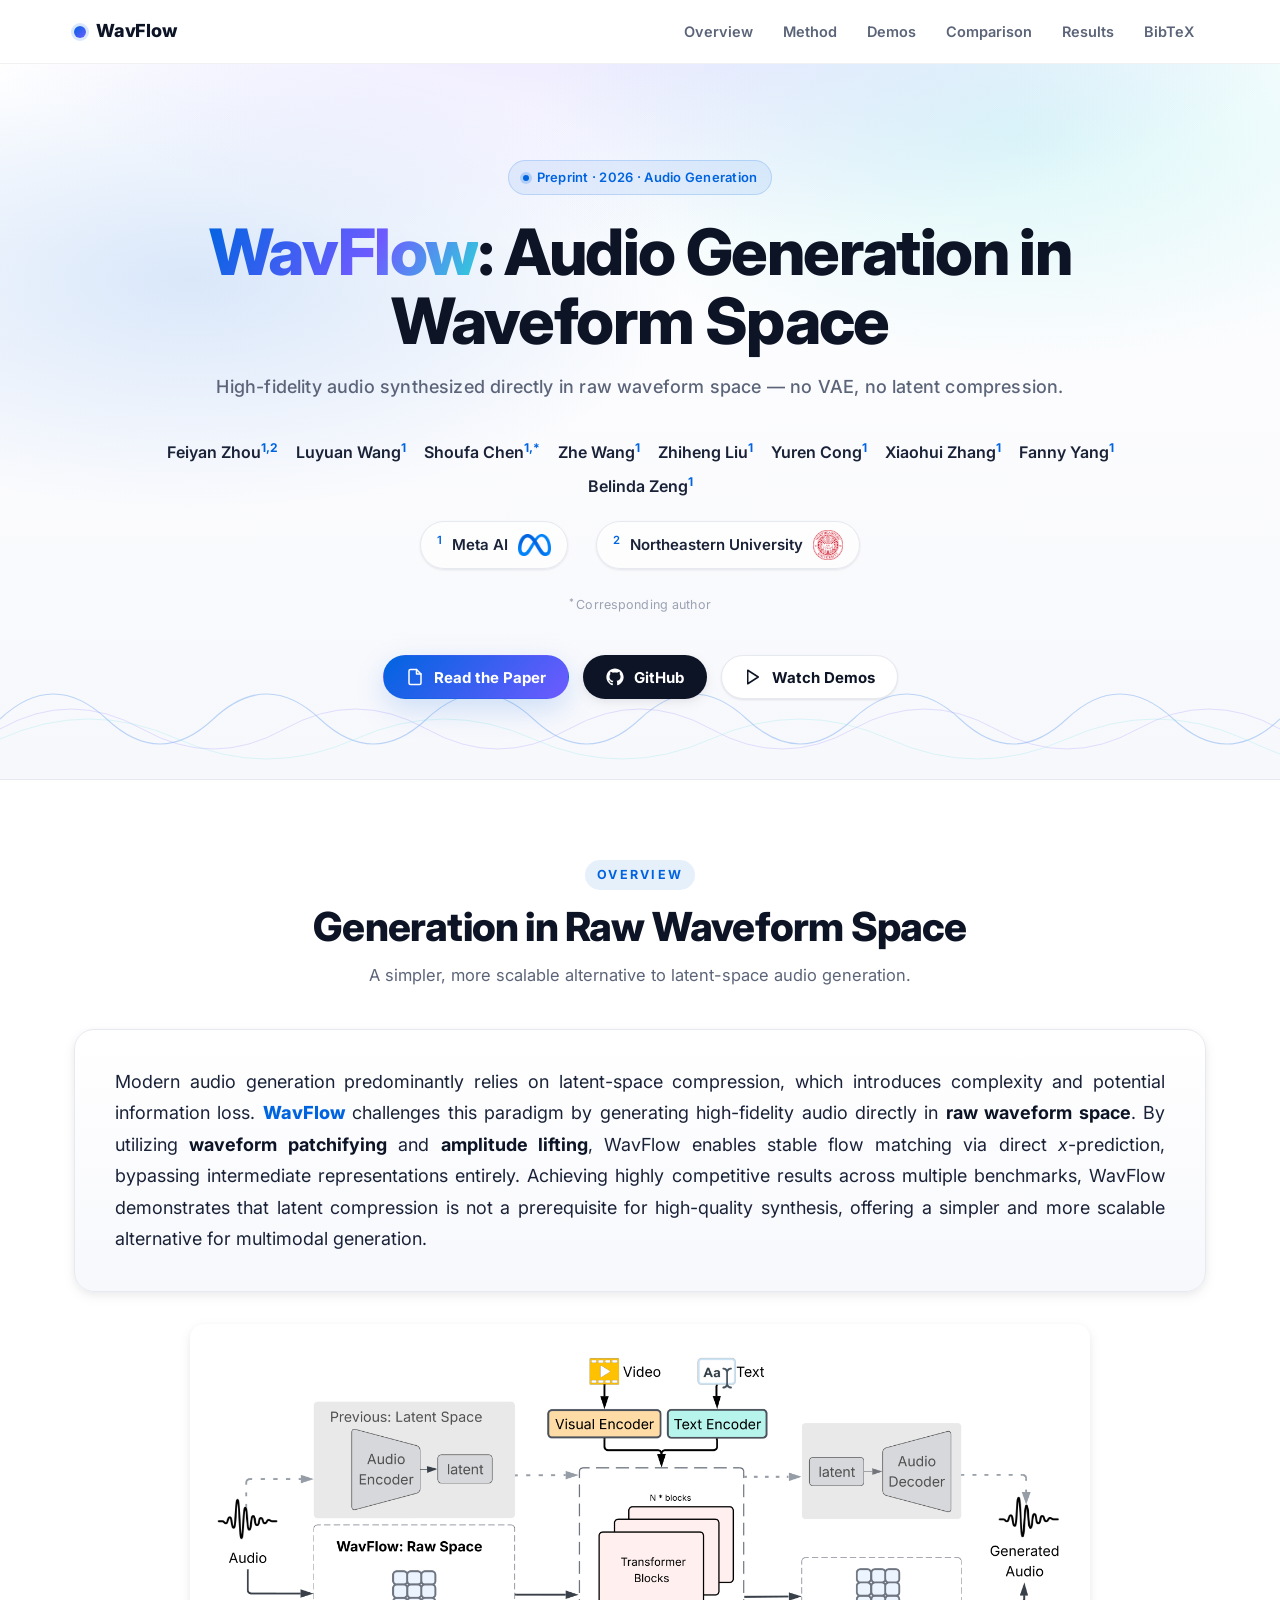
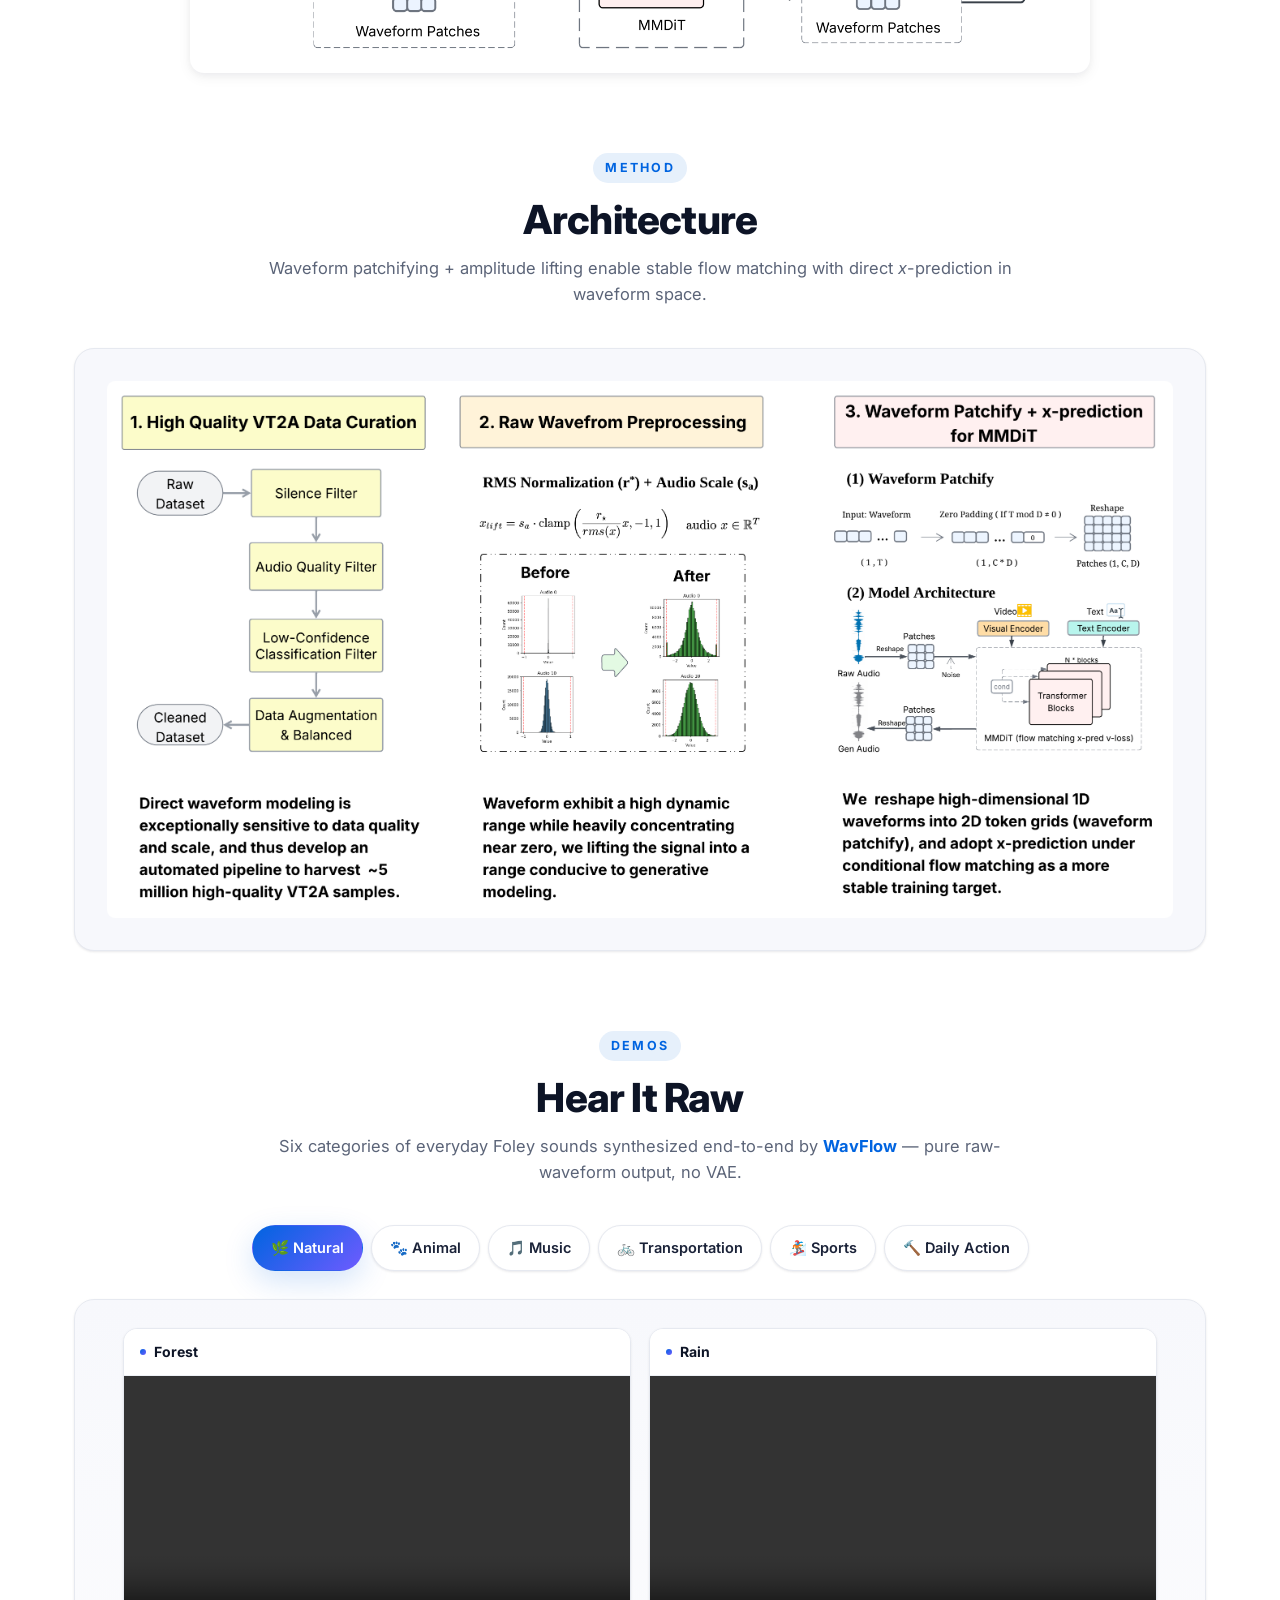
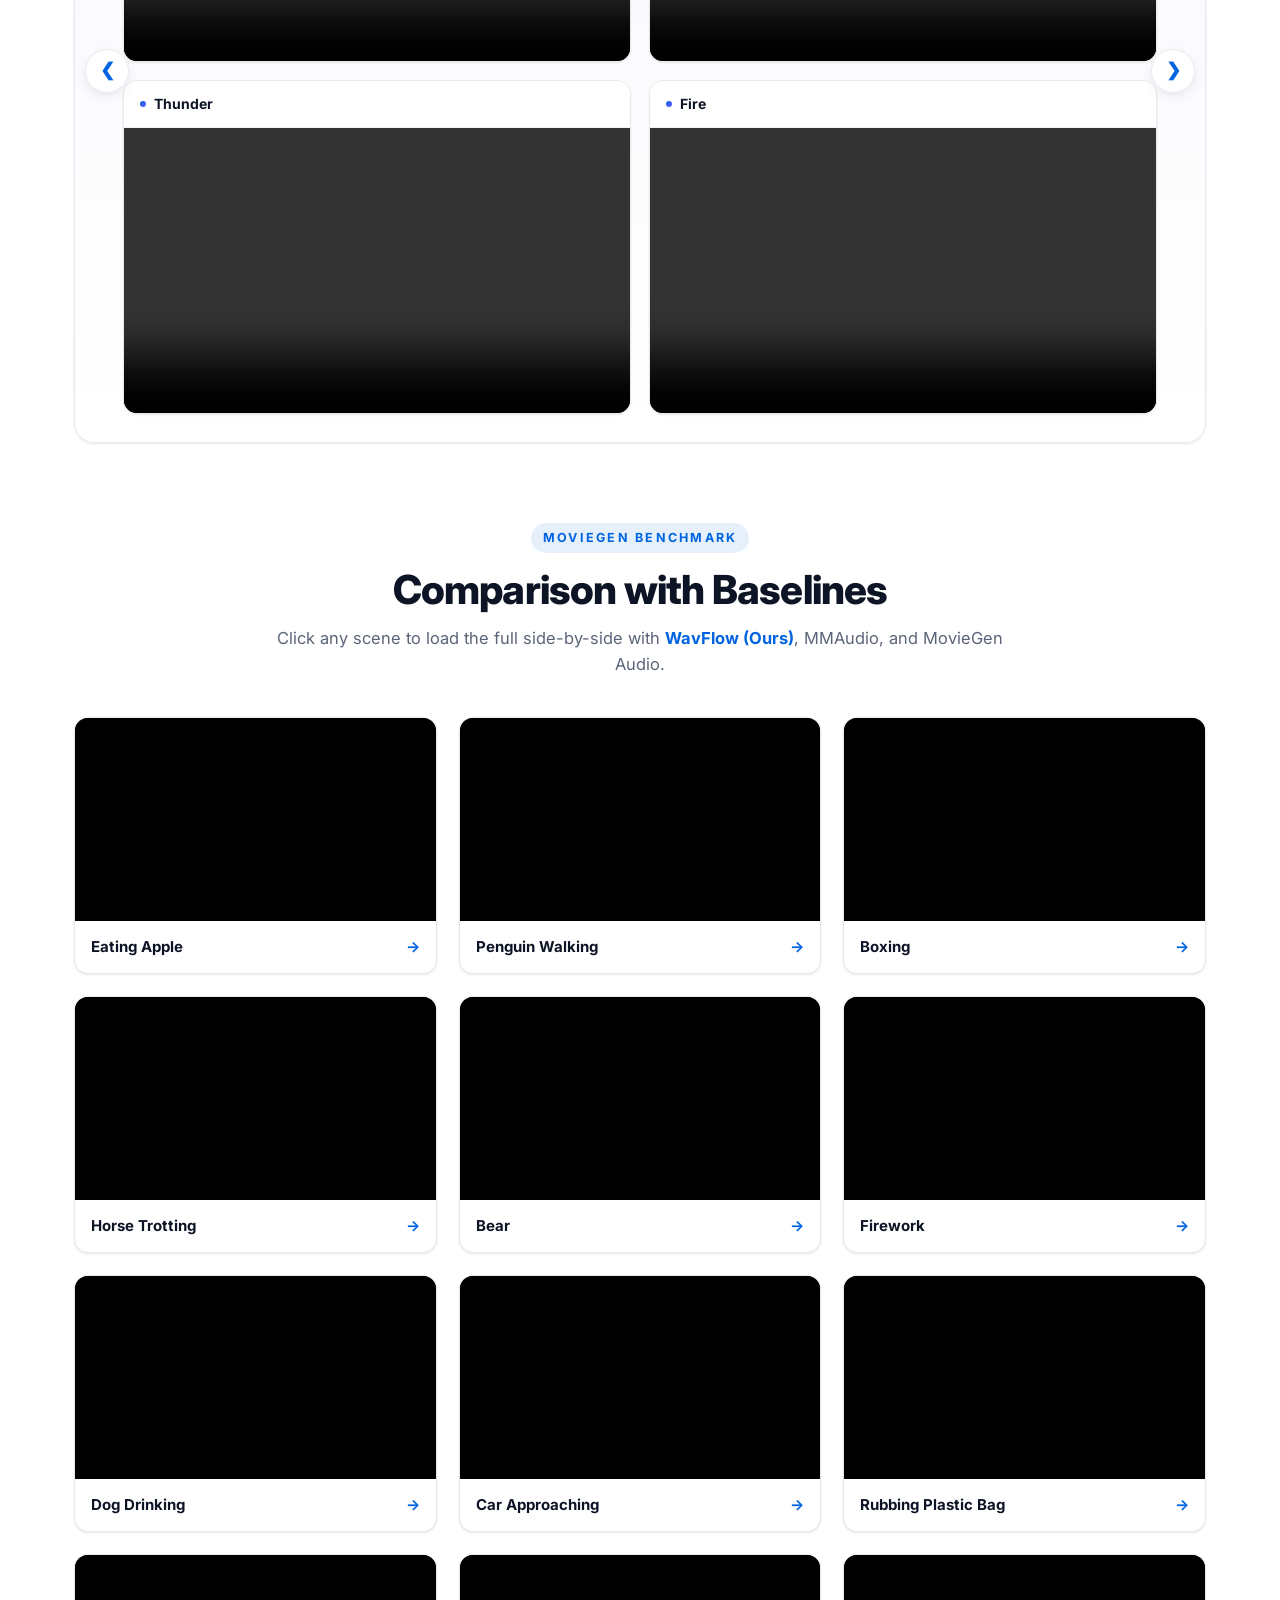
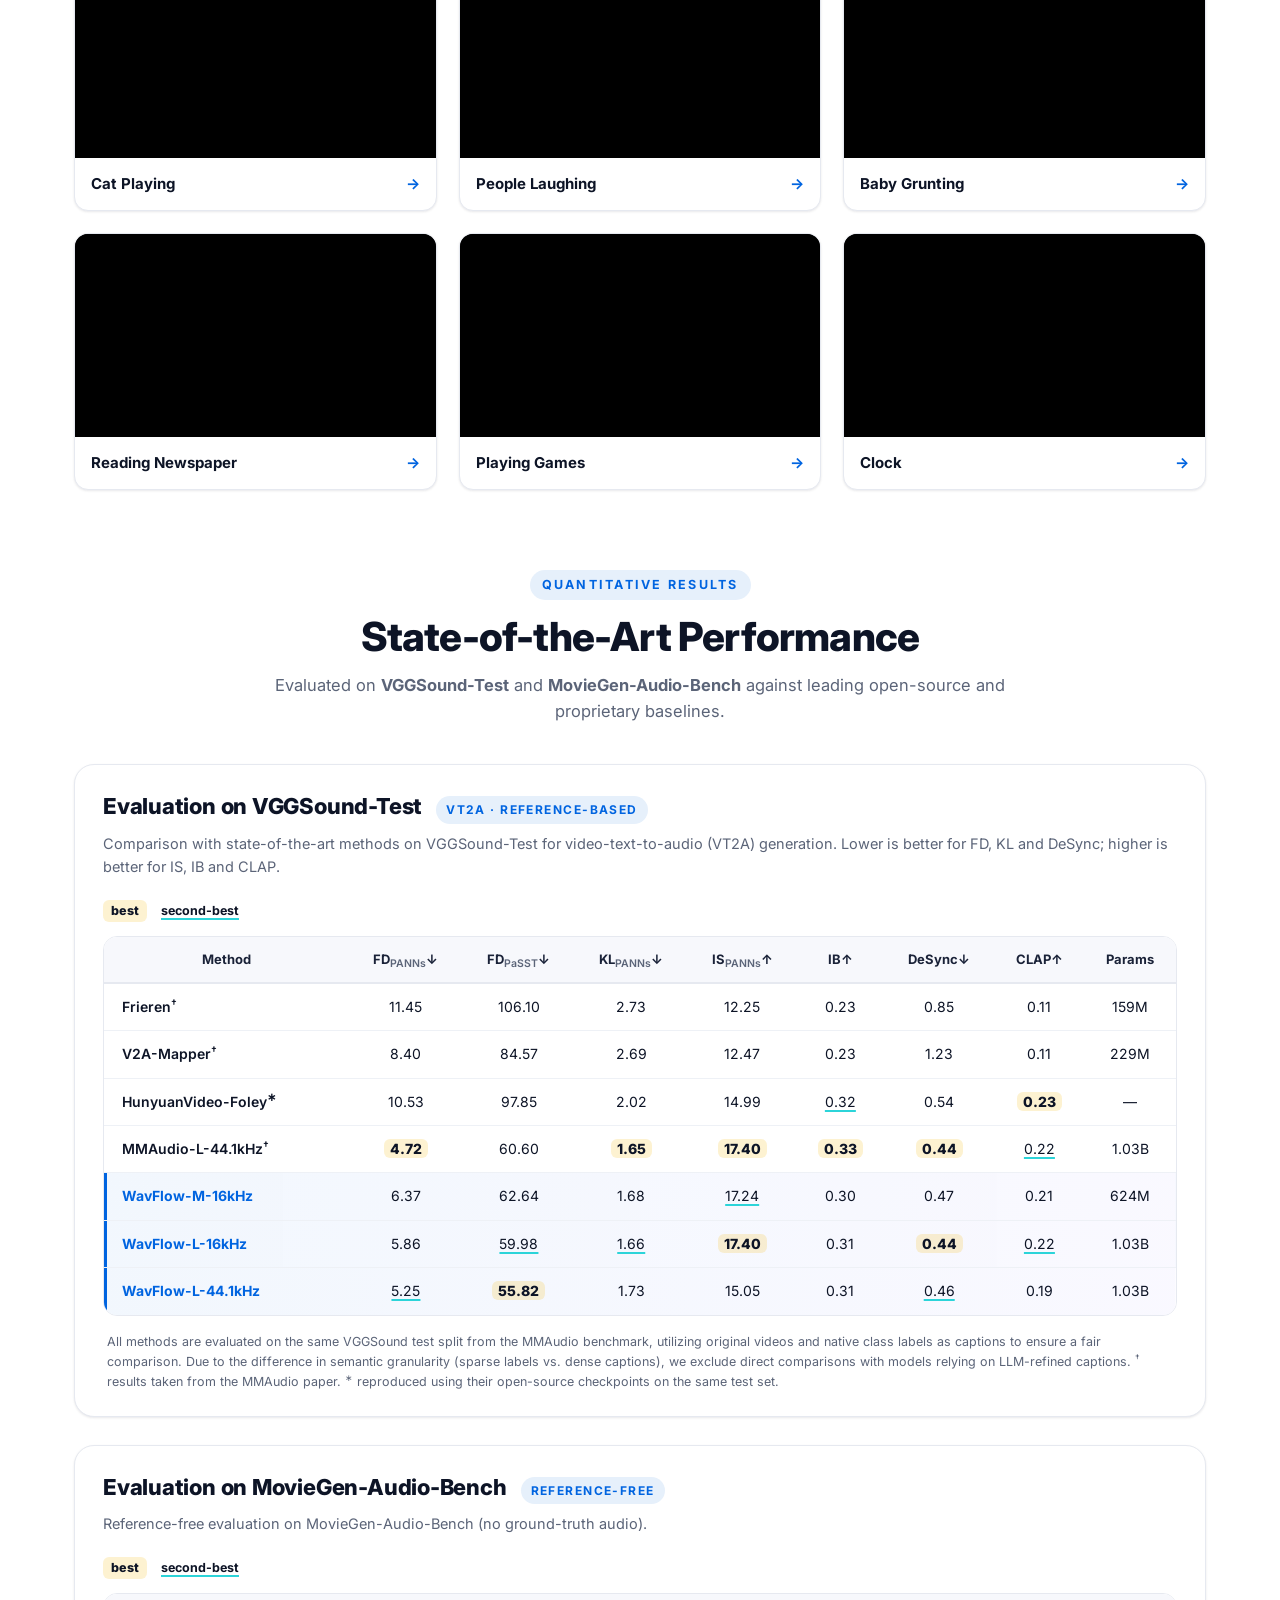
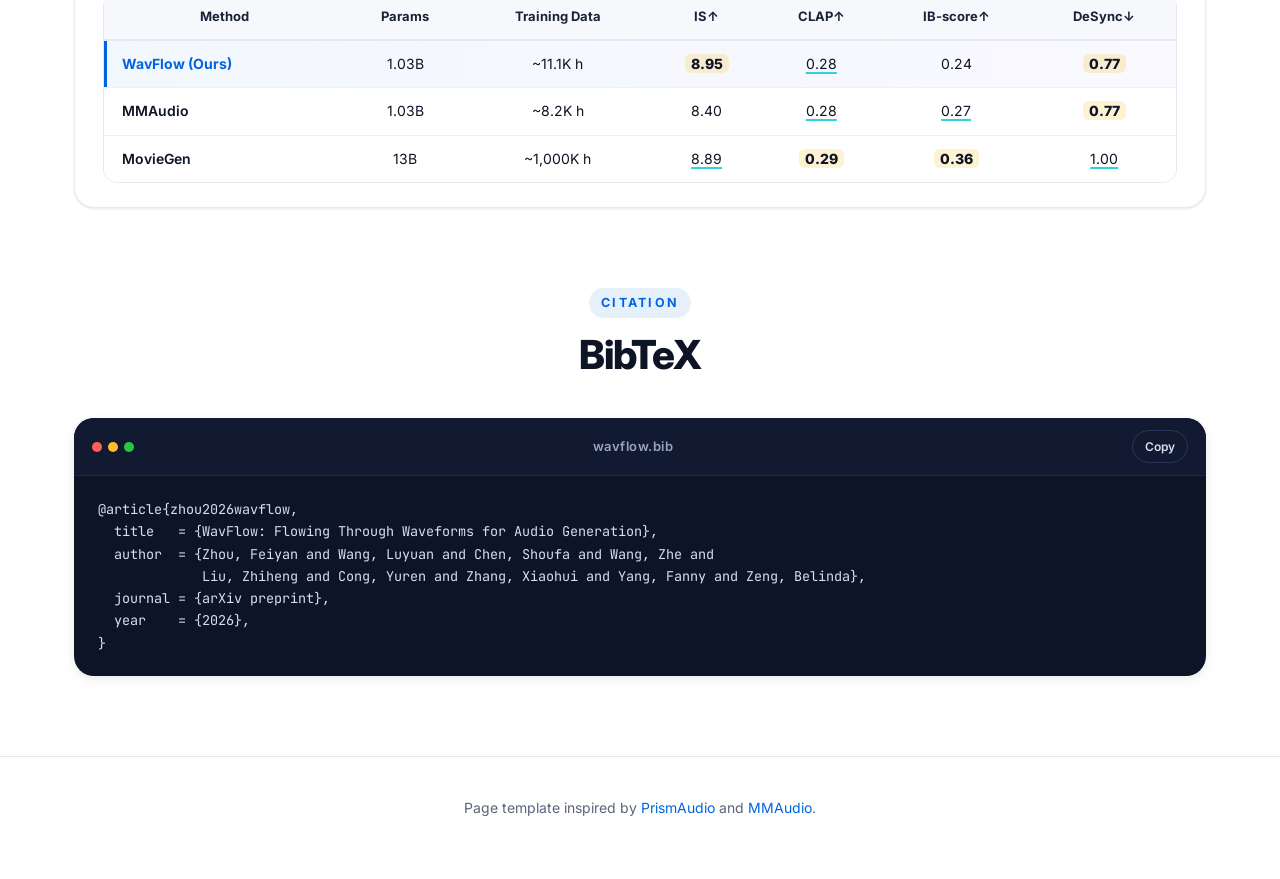
==== index.html @ 7877db08 "Initial commit Co-authored-by: Cursor <cursoragent@cursor.com>" ====
<!DOCTYPE html>
<html lang="en">
<head>
    <meta charset="UTF-8">
    <meta http-equiv="Cache-Control" content="no-cache, no-store, must-revalidate">
    <meta http-equiv="Pragma" content="no-cache">
    <meta http-equiv="Expires" content="0">
    <meta name="viewport" content="width=device-width, initial-scale=1">
    <title>WavFlow — Audio Generation in Waveform Space</title>
    <meta name="description" content="WavFlow generates high-fidelity audio directly in raw waveform space using waveform patchifying, amplitude lifting, and stable flow matching.">

    <link rel="icon" type="image/png" href="images/icon.png">

    <link rel="preconnect" href="https://fonts.googleapis.com">
    <link rel="preconnect" href="https://fonts.gstatic.com" crossorigin>
    <link href="https://fonts.googleapis.com/css2?family=Inter:wght@400;500;600;700;800;900&family=JetBrains+Mono:wght@400;500&display=swap" rel="stylesheet">

    <link href="https://cdn.jsdelivr.net/npm/bootstrap@5.0.1/dist/css/bootstrap.min.css" rel="stylesheet"
        integrity="sha384-+0n0xVW2eSR5OomGNYDnhzAbDsOXxcvSN1TPprVMTNDbiYZCxYbOOl7+AMvyTG2x" crossorigin="anonymous">
    <link rel="stylesheet" href="style.css">
</head>
<body>

    <!-- ============== Top nav ============== -->
    <nav class="topnav">
        <div class="topnav__inner">
            <a class="topnav__brand" href="#top">
                <span class="topnav__dot"></span>
                <span>WavFlow</span>
            </a>
            <div class="topnav__links">
                <a href="#overview">Overview</a>
                <a href="#method">Method</a>
                <a href="#demos">Demos</a>
                <a href="#benchmark">Comparison</a>
                <a href="#results">Results</a>
                <a href="#bibtex">BibTeX</a>
            </div>
        </div>
    </nav>

    <!-- ============== HERO ============== -->
    <header id="top" class="hero">
        <div class="hero__inner">
            <span class="hero__pill">Preprint · 2026 · Audio Generation</span>
            <h1 class="hero__title">
                <span class="grad">WavFlow</span>: Audio Generation in <br>
                Waveform Space
            </h1>
            <p class="hero__tagline">
                High-fidelity audio synthesized directly in raw waveform space — no VAE, no latent compression.
            </p>

            <!-- Authors -->
            <div class="authors">
                <span class="author"><a href="https://zhoufeiyn.github.io/" target="_blank" rel="noopener">Feiyan Zhou<sup>1,2</sup></a></span>
                <span class="author"><a href="https://www.luyuan.wang/" target="_blank" rel="noopener">Luyuan Wang<sup>1</sup></a></span>
                <span class="author"><a href="https://www.shoufachen.com/" target="_blank" rel="noopener">Shoufa Chen<sup>1,&#42;</sup></a></span>
                <span class="author"><a href="https://wangzheallen.github.io/" target="_blank" rel="noopener">Zhe Wang<sup>1</sup></a></span>
                <span class="author"><a href="https://johanan528.github.io/" target="_blank" rel="noopener">Zhiheng Liu<sup>1</sup></a></span>
                <span class="author"><a href="https://yrcong.github.io/" target="_blank" rel="noopener">Yuren Cong<sup>1</sup></a></span>
                <span class="author"><a href="https://www.linkedin.com/in/xiaohui-zhang-79569539" target="_blank" rel="noopener">Xiaohui Zhang<sup>1</sup></a></span>
                <span class="author"><a href="https://www.linkedin.com/in/fanny-yang-035861128" target="_blank" rel="noopener">Fanny Yang<sup>1</sup></a></span>
                <span class="author"><a href="https://www.linkedin.com/in/belindazeng" target="_blank" rel="noopener">Belinda Zeng<sup>1</sup></a></span>
            </div>

            <!-- Affiliations -->
            <div class="affiliations">
                <span class="affiliation">
                    <sup>1</sup> Meta AI
                    <img src="images/meta.png" alt="Meta" class="affiliation-logo">
                </span>
                <span class="affiliation">
                    <sup>2</sup> Northeastern University
                    <img src="images/northeastern.png" alt="Northeastern University" class="affiliation-logo affiliation-logo--lg">
                </span>
            </div>

            <p class="corresponding-author"><sup>&#42;</sup>Corresponding author</p>

            <!-- CTAs -->
            <div class="link-btns">
                <a href="#" class="btn btn-primary" target="_blank" rel="noopener">
                    <svg viewBox="0 0 24 24" fill="none" stroke="currentColor" stroke-width="2" stroke-linecap="round" stroke-linejoin="round"><path d="M14 2H6a2 2 0 0 0-2 2v16a2 2 0 0 0 2 2h12a2 2 0 0 0 2-2V8z"/><polyline points="14 2 14 8 20 8"/></svg>
                    Read the Paper
                </a>
                <a href="https://github.com/facebookresearch/wavflow" class="btn btn-dark" target="_blank" rel="noopener">
                    <svg viewBox="0 0 24 24" fill="currentColor"><path d="M12 .5C5.65.5.5 5.65.5 12c0 5.08 3.29 9.39 7.86 10.91.58.11.79-.25.79-.56 0-.27-.01-1.01-.02-1.99-3.2.7-3.87-1.54-3.87-1.54-.52-1.33-1.28-1.69-1.28-1.69-1.05-.71.08-.7.08-.7 1.16.08 1.77 1.19 1.77 1.19 1.03 1.77 2.71 1.26 3.37.96.1-.75.4-1.26.73-1.55-2.55-.29-5.24-1.28-5.24-5.7 0-1.26.45-2.29 1.18-3.1-.12-.29-.51-1.46.11-3.04 0 0 .96-.31 3.16 1.18.92-.26 1.9-.39 2.88-.39.98 0 1.96.13 2.88.39 2.2-1.49 3.16-1.18 3.16-1.18.62 1.58.23 2.75.11 3.04.74.81 1.18 1.84 1.18 3.1 0 4.43-2.7 5.41-5.27 5.69.41.36.78 1.06.78 2.14 0 1.55-.01 2.8-.01 3.18 0 .31.21.68.8.56C20.21 21.39 23.5 17.08 23.5 12 23.5 5.65 18.35.5 12 .5z"/></svg>
                    GitHub
                </a>
                <a href="#demos" class="btn btn-ghost">
                    <svg viewBox="0 0 24 24" fill="none" stroke="currentColor" stroke-width="2" stroke-linecap="round" stroke-linejoin="round"><polygon points="5 3 19 12 5 21 5 3"/></svg>
                    Watch Demos
                </a>
            </div>
        </div>
        <div class="hero__wave" aria-hidden="true"></div>
    </header>

    <!-- ============== OVERVIEW ============== -->
    <section id="overview">
        <div class="container">
            <div class="section-head">
                <span class="section-eyebrow">Overview</span>
                <h2 class="section-title">Generation in Raw Waveform Space</h2>
                <p class="section-subtitle">
                    A simpler, more scalable alternative to latent-space audio generation.
                </p>
            </div>

            <div class="abstract-card">
                <p>
                    Modern audio generation predominantly relies on latent-space compression,
                    which introduces complexity and potential information loss.
                    <span class="metablue strong">WavFlow</span> challenges this paradigm by
                    generating high-fidelity audio directly in <b>raw waveform space</b>. By
                    utilizing <b>waveform patchifying</b> and <b>amplitude lifting</b>,
                    WavFlow enables stable flow matching via direct <i>x</i>-prediction,
                    bypassing intermediate representations entirely. Achieving
                    highly competitive results across multiple benchmarks,
                    WavFlow demonstrates that latent compression is not a prerequisite for
                    high-quality synthesis, offering a simpler and more scalable alternative
                    for multimodal generation.
                </p>
            </div>

            <div class="overview-figure-wrap">
                <img src="images/overview.png" alt="WavFlow overview" class="overview-figure">
            </div>
        </div>
    </section>

    <!-- ============== METHOD ============== -->
    <section id="method">
        <div class="container">
            <div class="section-head">
                <span class="section-eyebrow">Method</span>
                <h2 class="section-title">Architecture</h2>
                <p class="section-subtitle">
                    Waveform patchifying + amplitude lifting enable stable flow matching
                    with direct <i>x</i>-prediction in waveform space.
                </p>
            </div>

            <div class="method-figure-wrap">
                <img src="images/Architecture.png" alt="WavFlow architecture">
            </div>
        </div>
    </section>

    <!-- ============== DEMOS ============== -->
    <section id="demos">
        <div class="container">
            <div class="section-head">
                <span class="section-eyebrow">Demos</span>
                <h2 class="section-title">Hear It Raw</h2>
                <p class="section-subtitle">
                    Six categories of everyday Foley sounds synthesized end-to-end by
                    <span class="metablue strong">WavFlow</span> — pure raw-waveform output, no VAE.
                </p>
            </div>

            <!-- Tab buttons -->
            <div class="tab-nav">
                <button class="tab-btn" data-idx="0">🌿 Natural</button>
                <button class="tab-btn" data-idx="1">🐾 Animal</button>
                <button class="tab-btn" data-idx="2">🎵 Music</button>
                <button class="tab-btn" data-idx="3">🚲 Transportation</button>
                <button class="tab-btn" data-idx="4">🏂 Sports</button>
                <button class="tab-btn" data-idx="5">🔨 Daily Action</button>
            </div>

            <!-- Sliding viewport -->
            <div class="slider-viewport">
                <button class="slider-arrow slider-prev" aria-label="Previous">&#10094;</button>
                <button class="slider-arrow slider-next" aria-label="Next">&#10095;</button>

                <div class="slider-track">

                    <!-- ===== Panel 0: Natural ===== -->
                    <div class="slider-panel">
                        <div class="demo-grid">
                            <div class="demo-card">
                                <div class="video-header">Forest</div>
                                <video controls preload="metadata"><source src="videos/demo/0_natural_1_forest.mp4" type="video/mp4"></video>
                            </div>
                            <div class="demo-card">
                                <div class="video-header">Rain</div>
                                <video controls preload="metadata"><source src="videos/demo/0_natural_2_rain.mp4" type="video/mp4"></video>
                            </div>
                            <div class="demo-card">
                                <div class="video-header">Thunder</div>
                                <video controls preload="metadata"><source src="videos/demo/0_natural_3_thunder.mp4" type="video/mp4"></video>
                            </div>
                            <div class="demo-card">
                                <div class="video-header">Fire</div>
                                <video controls preload="metadata"><source src="videos/demo/0_natural_4_volcano.mp4" type="video/mp4"></video>
                            </div>
                        </div>
                    </div>

                    <!-- ===== Panel 1: Animal ===== -->
                    <div class="slider-panel">
                        <div class="demo-grid">
                            <div class="demo-card">
                                <div class="video-header">Frog</div>
                                <video controls preload="metadata"><source src="videos/demo/1_animal_1_frog.mp4" type="video/mp4"></video>
                            </div>
                            <div class="demo-card">
                                <div class="video-header">Cat</div>
                                <video controls preload="metadata"><source src="videos/demo/1_animal_2_cat.mp4" type="video/mp4"></video>
                            </div>
                            <div class="demo-card">
                                <div class="video-header">Duck</div>
                                <video controls preload="metadata"><source src="videos/demo/1_animal_2_duck.mp4" type="video/mp4"></video>
                            </div>
                            <div class="demo-card">
                                <div class="video-header">Wolf</div>
                                <video controls preload="metadata"><source src="videos/demo/1_animal3_wolf.mp4" type="video/mp4"></video>
                            </div>
                        </div>
                    </div>

                    <!-- ===== Panel 2: Music ===== -->
                    <div class="slider-panel">
                        <div class="demo-grid">
                            <div class="demo-card">
                                <div class="video-header">Dizi (Chinese Flute)</div>
                                <video controls preload="metadata"><source src="videos/demo/2_music_dizi.mp4" type="video/mp4"></video>
                            </div>
                            <div class="demo-card">
                                <div class="video-header">Drum</div>
                                <video controls preload="metadata"><source src="videos/demo/2_music_drum.mp4" type="video/mp4"></video>
                            </div>
                            <div class="demo-card">
                                <div class="video-header">Guitar</div>
                                <video controls preload="metadata"><source src="videos/demo/2_music_guitar.mp4" type="video/mp4"></video>
                            </div>
                            <div class="demo-card">
                                <div class="video-header">Piano</div>
                                <video controls preload="metadata"><source src="videos/demo/2_music_paino.mp4" type="video/mp4"></video>
                            </div>
                        </div>
                    </div>

                    <!-- ===== Panel 3: Transport ===== -->
                    <div class="slider-panel">
                        <div class="demo-grid">
                            <div class="demo-card">
                                <div class="video-header">Bicycle</div>
                                <video controls preload="metadata"><source src="videos/demo/3_transport_bycycle.mp4" type="video/mp4"></video>
                            </div>
                            <div class="demo-card">
                                <div class="video-header">Jeep</div>
                                <video controls preload="metadata"><source src="videos/demo/3_transport_motor.mp4" type="video/mp4"></video>
                            </div>
                            <div class="demo-card">
                                <div class="video-header">Ship</div>
                                <video controls preload="metadata"><source src="videos/demo/3_transport_ship.mp4" type="video/mp4"></video>
                            </div>
                            <div class="demo-card">
                                <div class="video-header">Train</div>
                                <video controls preload="metadata"><source src="videos/demo/3_transport_train.mp4" type="video/mp4"></video>
                            </div>
                        </div>
                    </div>

                    <!-- ===== Panel 4: Sport ===== -->
                    <div class="slider-panel">
                        <div class="demo-grid">
                            <div class="demo-card">
                                <div class="video-header">Skateboard</div>
                                <video controls preload="metadata"><source src="videos/demo/4_sport_skateboard.mp4" type="video/mp4"></video>
                            </div>
                            <div class="demo-card">
                                <div class="video-header">Diving</div>
                                <video controls preload="metadata"><source src="videos/demo/4_sport_diving.mp4" type="video/mp4"></video>
                            </div>
                            <div class="demo-card">
                                <div class="video-header">Skiing</div>
                                <video controls preload="metadata"><source src="videos/demo/4_sport_ski.mp4" type="video/mp4"></video>
                            </div>
                            <div class="demo-card">
                                <div class="video-header">Swimming</div>
                                <video controls preload="metadata"><source src="videos/demo/4_sport_swim.mp4" type="video/mp4"></video>
                            </div>
                        </div>
                    </div>

                    <!-- ===== Panel 5: Action ===== -->
                    <div class="slider-panel">
                        <div class="demo-grid">
                            <div class="demo-card">
                                <div class="video-header">Stirring Water</div>
                                <video controls preload="metadata"><source src="videos/demo/6_action.mp4" type="video/mp4"></video>
                            </div>
                            <div class="demo-card">
                                <div class="video-header">Drilling</div>
                                <video controls preload="metadata"><source src="videos/demo/7_drilling.mp4" type="video/mp4"></video>
                            </div>
                            <div class="demo-card">
                                <div class="video-header">Pouring Cereal</div>
                                <video controls preload="metadata"><source src="videos/demo/6_action2.mp4" type="video/mp4"></video>
                            </div>
                            <div class="demo-card">
                                <div class="video-header">Water Flow</div>
                                <video controls preload="metadata"><source src="videos/demo/6_action3.mp4" type="video/mp4"></video>
                            </div>
                        </div>
                    </div>

                </div><!-- /.slider-track -->
            </div><!-- /.slider-viewport -->
        </div>
    </section>

    <!-- ============== BENCHMARK: MovieGen ============== -->
    <section id="benchmark">
        <div class="container">
            <div class="section-head">
                <span class="section-eyebrow">MovieGen Benchmark</span>
                <h2 class="section-title">Comparison with Baselines</h2>
                <p class="section-subtitle">
                    Click any scene to load the full side-by-side with
                    <span class="metablue strong">WavFlow (Ours)</span>, MMAudio,
                    and MovieGen Audio.
                </p>
            </div>

            <div class="benchmark-grid" id="moviegen-grid">
                <!-- cards inserted by JS -->
            </div>

            <!-- Modal for case comparison -->
            <dialog id="benchmark-modal" class="benchmark-dialog">
                <form method="dialog" class="modal-close-form">
                    <button class="modal-close" aria-label="Close" value="close">&times;</button>
                </form>
                <div class="modal-eyebrow">Side-by-side comparison</div>
                <h2 id="modal-title" class="modal-title">Title</h2>
                <div class="modal-divider"></div>
                <div class="modal-subhead">Comparisons with Baselines</div>
                <div class="compare-grid">
                    <div class="compare-cell is-ours">
                        <div class="video-header">WavFlow (Ours)</div>
                        <video id="modal-wavflow" controls preload="metadata" playsinline></video>
                    </div>
                    <div class="compare-cell">
                        <div class="video-header">MMAudio</div>
                        <video id="modal-mmaudio" controls preload="metadata" playsinline></video>
                    </div>
                    <div class="compare-cell">
                        <div class="video-header">MovieGen Audio</div>
                        <video id="modal-moviegen" controls preload="metadata" playsinline></video>
                    </div>
                </div>
            </dialog>
        </div>
    </section>

    <!-- ============== QUANTITATIVE RESULTS ============== -->
    <section id="results">
        <div class="container">
            <div class="section-head">
                <span class="section-eyebrow">Quantitative Results</span>
                <h2 class="section-title">State-of-the-Art Performance</h2>
                <p class="section-subtitle">
                    Evaluated on <b>VGGSound-Test</b> and <b>MovieGen-Audio-Bench</b> against
                    leading open-source and proprietary baselines.
                </p>
            </div>

            <!-- VGGSound -->
            <div class="results-card">
                <div class="results-card-head">
                    <h3 class="results-subtitle">Evaluation on VGGSound-Test</h3>
                    <span class="results-tag">VT2A · Reference-based</span>
                </div>
                <p class="results-caption">
                    Comparison with state-of-the-art methods on VGGSound-Test for video-text-to-audio
                    (VT2A) generation. Lower is better for FD, KL and DeSync; higher is better
                    for IS, IB and CLAP.
                </p>
                <div class="legend">
                    <span class="legend-item"><span class="legend-best">best</span></span>
                    <span class="legend-item"><span class="legend-second">second-best</span></span>
                </div>

                <div class="results-table-wrap">
                    <table class="results-table">
                        <thead>
                            <tr>
                                <th>Method</th>
                                <th>FD<sub>PANNs</sub>&darr;</th>
                                <th>FD<sub>PaSST</sub>&darr;</th>
                                <th>KL<sub>PANNs</sub>&darr;</th>
                                <th>IS<sub>PANNs</sub>&uarr;</th>
                                <th>IB&uarr;</th>
                                <th>DeSync&darr;</th>
                                <th>CLAP&uarr;</th>
                                <th>Params</th>
                            </tr>
                        </thead>
                        <tbody>
                            <tr>
                                <td class="method">Frieren<sup>&dagger;</sup></td>
                                <td>11.45</td><td>106.10</td><td>2.73</td><td>12.25</td><td>0.23</td><td>0.85</td><td>0.11</td><td>159M</td>
                            </tr>
                            <tr>
                                <td class="method">V2A-Mapper<sup>&dagger;</sup></td>
                                <td>8.40</td><td>84.57</td><td>2.69</td><td>12.47</td><td>0.23</td><td>1.23</td><td>0.11</td><td>229M</td>
                            </tr>
                            <tr>
                                <td class="method">HunyuanVideo-Foley<sup>&lowast;</sup></td>
                                <td>10.53</td><td>97.85</td><td>2.02</td><td>14.99</td><td><u>0.32</u></td><td>0.54</td><td><b>0.23</b></td><td>&mdash;</td>
                            </tr>
                            <tr>
                                <td class="method">MMAudio-L-44.1kHz<sup>&dagger;</sup></td>
                                <td><b>4.72</b></td><td>60.60</td><td><b>1.65</b></td><td><b>17.40</b></td><td><b>0.33</b></td><td><b>0.44</b></td><td><u>0.22</u></td><td>1.03B</td>
                            </tr>
                            <tr class="ours-row">
                                <td class="method"><span class="metablue strong">WavFlow-M-16kHz</span></td>
                                <td>6.37</td><td>62.64</td><td>1.68</td><td><u>17.24</u></td><td>0.30</td><td>0.47</td><td>0.21</td><td>624M</td>
                            </tr>
                            <tr class="ours-row">
                                <td class="method"><span class="metablue strong">WavFlow-L-16kHz</span></td>
                                <td>5.86</td><td><u>59.98</u></td><td><u>1.66</u></td><td><b>17.40</b></td><td>0.31</td><td><b>0.44</b></td><td><u>0.22</u></td><td>1.03B</td>
                            </tr>
                            <tr class="ours-row">
                                <td class="method"><span class="metablue strong">WavFlow-L-44.1kHz</span></td>
                                <td><u>5.25</u></td><td><b>55.82</b></td><td>1.73</td><td>15.05</td><td>0.31</td><td><u>0.46</u></td><td>0.19</td><td>1.03B</td>
                            </tr>
                        </tbody>
                    </table>
                </div>

                <p class="results-footnote">
                    All methods are evaluated on the same VGGSound test split from the
                    MMAudio benchmark, utilizing original videos and native class labels as
                    captions to ensure a fair comparison. Due to the difference in semantic
                    granularity (sparse labels vs. dense captions), we exclude direct comparisons
                    with models relying on LLM-refined captions.
                    <sup>&dagger;</sup> results taken from the MMAudio paper.
                    <sup>&lowast;</sup> reproduced using their open-source checkpoints on the same test set.
                </p>
            </div>

            <!-- MovieGen-Audio-Bench -->
            <div class="results-card">
                <div class="results-card-head">
                    <h3 class="results-subtitle">Evaluation on MovieGen-Audio-Bench</h3>
                    <span class="results-tag">Reference-free</span>
                </div>
                <p class="results-caption">
                    Reference-free evaluation on MovieGen-Audio-Bench (no ground-truth audio).
                </p>
                <div class="legend">
                    <span class="legend-item"><span class="legend-best">best</span></span>
                    <span class="legend-item"><span class="legend-second">second-best</span></span>
                </div>

                <div class="results-table-wrap">
                    <table class="results-table">
                        <thead>
                            <tr>
                                <th>Method</th>
                                <th>Params</th>
                                <th>Training Data</th>
                                <th>IS&uarr;</th>
                                <th>CLAP&uarr;</th>
                                <th>IB-score&uarr;</th>
                                <th>DeSync&darr;</th>
                            </tr>
                        </thead>
                        <tbody>
                            <tr class="ours-row">
                                <td class="method"><span class="metablue strong">WavFlow (Ours)</span></td>
                                <td>1.03B</td>
                                <td>~11.1K&nbsp;h</td>
                                <td><b>8.95</b></td>
                                <td><u>0.28</u></td>
                                <td>0.24</td>
                                <td><b>0.77</b></td>
                            </tr>
                            <tr>
                                <td class="method">MMAudio</td>
                                <td>1.03B</td>
                                <td>~8.2K&nbsp;h</td>
                                <td>8.40</td>
                                <td><u>0.28</u></td>
                                <td><u>0.27</u></td>
                                <td><b>0.77</b></td>
                            </tr>
                            <tr>
                                <td class="method">MovieGen</td>
                                <td>13B</td>
                                <td>~1,000K&nbsp;h</td>
                                <td><u>8.89</u></td>
                                <td><b>0.29</b></td>
                                <td><b>0.36</b></td>
                                <td><u>1.00</u></td>
                            </tr>
                        </tbody>
                    </table>
                </div>
            </div>
        </div>
    </section>

    <!-- ============== BIBTEX ============== -->
    <section id="bibtex">
        <div class="container">
            <div class="section-head">
                <span class="section-eyebrow">Citation</span>
                <h2 class="section-title">BibTeX</h2>
            </div>

            <div class="bibtex-card">
                <div class="bibtex-bar">
                    <span class="bibtex-dots">
                        <span></span><span></span><span></span>
                    </span>
                    <span style="margin-left:auto;margin-right:auto;letter-spacing:0.04em;">wavflow.bib</span>
                    <button class="bibtex-copy" id="bibtex-copy-btn" type="button">Copy</button>
                </div>
<pre class="bibtex" id="bibtex-content">@article{zhou2026wavflow,
  title   = {WavFlow: Flowing Through Waveforms for Audio Generation},
  author  = {Zhou, Feiyan and Wang, Luyuan and Chen, Shoufa and Wang, Zhe and
             Liu, Zhiheng and Cong, Yuren and Zhang, Xiaohui and Yang, Fanny and Zeng, Belinda},
  journal = {arXiv preprint},
  year    = {2026},
}</pre>
            </div>
        </div>
    </section>

    <!-- ============== Footer ============== -->
    <footer class="site-footer">
        <div class="container">
            Page template inspired by
            <a href="https://prismaudio.github.io/" target="_blank" rel="noopener">PrismAudio</a> and
            <a href="https://hkchengrex.github.io/MMAudio/" target="_blank" rel="noopener">MMAudio</a>.
        </div>
    </footer>

    <!-- ============== Slider JS ============== -->
    <script>
    (function () {
        const NUM_PANELS = 6;
        let current = 0;

        const track = document.querySelector(".slider-track");
        const buttons = document.querySelectorAll(".tab-btn");
        const panels = document.querySelectorAll(".slider-panel");

        function pauseAllVideos() {
            document.querySelectorAll(".slider-track video").forEach(v => {
                if (!v.paused) v.pause();
            });
        }

        function goTo(idx) {
            current = (idx + NUM_PANELS) % NUM_PANELS;
            track.style.transform = "translateX(" + (-current * 100) + "%)";
            buttons.forEach((b, i) => b.classList.toggle("active", i === current));
            panels.forEach((p, i) => p.classList.toggle("active", i === current));
            pauseAllVideos();
        }

        buttons.forEach(btn => {
            btn.addEventListener("click", () => goTo(parseInt(btn.dataset.idx, 10)));
        });

        document.querySelector(".slider-prev").addEventListener("click", () => goTo(current - 1));
        document.querySelector(".slider-next").addEventListener("click", () => goTo(current + 1));

        document.addEventListener("keydown", (e) => {
            const tag = (document.activeElement && document.activeElement.tagName) || "";
            if (tag === "INPUT" || tag === "TEXTAREA") return;
            if (e.key === "ArrowLeft")  goTo(current - 1);
            if (e.key === "ArrowRight") goTo(current + 1);
        });

        let touchStartX = 0;
        track.addEventListener("touchstart", e => { touchStartX = e.touches[0].clientX; }, { passive: true });
        track.addEventListener("touchend", e => {
            const dx = e.changedTouches[0].clientX - touchStartX;
            if (Math.abs(dx) > 50) goTo(current + (dx < 0 ? 1 : -1));
        });

        goTo(0);
    })();
    </script>

    <!-- ============== Benchmark grid + modal JS ============== -->
    <script>
    (function () {
        const cases = [
            { id: 1,  label: "Eating Apple"        },
            { id: 2,  label: "Penguin Walking"     },
            { id: 3,  label: "Boxing"              },
            { id: 4,  label: "Horse Trotting"      },
            { id: 5,  label: "Bear"                },
            { id: 6,  label: "Firework"            },
            { id: 7,  label: "Dog Drinking"        },
            { id: 8,  label: "Car Approaching"     },
            { id: 9,  label: "Rubbing Plastic Bag" },
            { id: 10, label: "Cat Playing"         },
            { id: 11, label: "People Laughing"     },
            { id: 12, label: "Baby Grunting"       },
            { id: 13, label: "Reading Newspaper"   },
            { id: 14, label: "Playing Games"       },
            { id: 15, label: "Clock"               },
        ];

        function pad2(n) { return n < 10 ? "0" + n : "" + n; }
        function casePath(idx, model) {
            return "videos/moviegen/case" + pad2(idx) + "_" + model + ".mp4";
        }

        const grid = document.getElementById("moviegen-grid");
        cases.forEach(c => {
            const card = document.createElement("div");
            card.className = "benchmark-card";
            card.dataset.case = c.id;
            card.innerHTML = `
                <div class="card-video-wrap">
                    <video class="card-video" muted preload="metadata" playsinline
                           src="${casePath(c.id, "wavflow")}"></video>
                </div>
                <div class="card-label">${c.label}</div>
            `;
            grid.appendChild(card);

            const vid = card.querySelector("video");
            card.addEventListener("mouseenter", () => {
                vid.currentTime = 0;
                vid.play().catch(() => {});
            });
            card.addEventListener("mouseleave", () => {
                vid.pause();
                vid.currentTime = 0;
            });
            card.addEventListener("click", () => openModal(c));
        });

        const modal     = document.getElementById("benchmark-modal");
        const titleEl   = document.getElementById("modal-title");
        const players = {
            wavflow:  document.getElementById("modal-wavflow"),
            mmaudio:  document.getElementById("modal-mmaudio"),
            moviegen: document.getElementById("modal-moviegen"),
        };

        function openModal(c) {
            titleEl.textContent = c.label;
            for (const [m, v] of Object.entries(players)) {
                v.pause();
                v.src = casePath(c.id, m);
                v.load();
            }
            if (typeof modal.showModal === "function") {
                modal.showModal();
            } else {
                modal.setAttribute("open", "");
            }
        }

        modal.addEventListener("close", () => {
            for (const v of Object.values(players)) v.pause();
        });
    })();
    </script>

    <!-- ============== BibTeX copy JS ============== -->
    <script>
    (function () {
        const btn = document.getElementById("bibtex-copy-btn");
        const pre = document.getElementById("bibtex-content");
        if (!btn || !pre) return;
        btn.addEventListener("click", async () => {
            try {
                await navigator.clipboard.writeText(pre.textContent.trim());
                const old = btn.textContent;
                btn.textContent = "Copied ✓";
                setTimeout(() => { btn.textContent = old; }, 1500);
            } catch (e) {
                btn.textContent = "Press Ctrl+C";
                setTimeout(() => { btn.textContent = "Copy"; }, 1500);
            }
        });
    })();
    </script>

</body>
</html>
---- style.css ----
/**
 * (c) Meta Platforms, Inc. and affiliates. Confidential and proprietary.
 */

/* ============================================================
   Design tokens
   ============================================================ */
   :root {
    --brand: #0064E0;
    --brand-700: #0052b8;
    --brand-50: #e6f0fb;
    --accent: #6E5BFF;
    --accent-2: #2cd4d9;
    --ink: #0d1426;
    --ink-2: #1a2238;
    --muted: #5b6478;
    --muted-2: #8a93a6;
    --line: #e6e9f0;
    --line-2: #eef1f6;
    --bg: #ffffff;
    --bg-soft: #f7f8fc;
    --bg-soft-2: #f1f4fa;
    --gold: #f5b400;
    --silver: #b8b8c2;
    --shadow-sm: 0 1px 2px rgba(15, 23, 42, 0.04), 0 1px 3px rgba(15, 23, 42, 0.06);
    --shadow-md: 0 4px 14px rgba(15, 23, 42, 0.06), 0 2px 6px rgba(15, 23, 42, 0.04);
    --shadow-lg: 0 12px 36px rgba(15, 23, 42, 0.10), 0 4px 12px rgba(15, 23, 42, 0.06);
    --shadow-glow: 0 10px 30px rgba(0, 100, 224, 0.18);
    --radius-sm: 8px;
    --radius: 14px;
    --radius-lg: 20px;
    --radius-xl: 28px;
}

/* ============================================================
   Base
   ============================================================ */
* { box-sizing: border-box; }

html { scroll-behavior: smooth; }

body {
    font-family: 'Inter', 'Source Sans 3', -apple-system, BlinkMacSystemFont,
                 'Segoe UI', Roboto, sans-serif;
    font-size: 17px;
    line-height: 1.6;
    color: var(--ink);
    background: var(--bg);
    margin: 0;
    -webkit-font-smoothing: antialiased;
    -moz-osx-font-smoothing: grayscale;
    text-rendering: optimizeLegibility;
}

.container {
    max-width: 1180px;
    padding-left: 24px;
    padding-right: 24px;
}

video {
    width: 100%;
    height: auto;
    background: #000;
    border-radius: 0 0 var(--radius-sm) var(--radius-sm);
    display: block;
}

.strong { font-weight: 700; }
.light  { font-weight: 300; }
.heavy  { font-weight: 900; }
.metablue { color: var(--brand); }

a:link, a:visited {
    color: var(--brand);
    text-decoration: none;
    transition: color 0.15s ease;
}
a:hover { color: var(--brand-700); }

hr {
    border: 0;
    height: 1px;
    background: var(--line);
    margin: 64px 0;
}

/* ============================================================
   Top navigation
   ============================================================ */
.topnav {
    position: sticky;
    top: 0;
    z-index: 50;
    backdrop-filter: saturate(160%) blur(14px);
    -webkit-backdrop-filter: saturate(160%) blur(14px);
    background: rgba(255, 255, 255, 0.78);
    border-bottom: 1px solid rgba(15, 23, 42, 0.06);
}
.topnav__inner {
    max-width: 1180px;
    margin: 0 auto;
    padding: 14px 24px;
    display: flex;
    align-items: center;
    justify-content: space-between;
    gap: 24px;
}
.topnav__brand {
    font-weight: 800;
    font-size: 18px;
    letter-spacing: -0.01em;
    color: var(--ink) !important;
    display: inline-flex;
    align-items: center;
    gap: 10px;
}
.topnav__dot {
    width: 12px;
    height: 12px;
    border-radius: 50%;
    background: linear-gradient(135deg, var(--brand) 0%, var(--accent) 100%);
    box-shadow: 0 0 0 3px rgba(0, 100, 224, 0.15);
    display: inline-block;
}
.topnav__links {
    display: flex;
    gap: 6px;
    flex-wrap: wrap;
}
.topnav__links a {
    color: var(--muted) !important;
    font-weight: 600;
    font-size: 14.5px;
    padding: 6px 12px;
    border-radius: 999px;
    transition: background 0.15s ease, color 0.15s ease;
}
.topnav__links a:hover {
    color: var(--ink) !important;
    background: var(--bg-soft);
}
@media (max-width: 720px) {
    .topnav__links { display: none; }
}

/* ============================================================
   Hero
   ============================================================ */
.hero {
    position: relative;
    overflow: hidden;
    padding: 96px 16px 72px;
    text-align: center;
    background:
        radial-gradient(1200px 500px at 50% -120px, rgba(110, 91, 255, 0.18) 0%, transparent 60%),
        radial-gradient(900px 420px at 80% 10%, rgba(44, 212, 217, 0.16) 0%, transparent 55%),
        radial-gradient(900px 420px at 15% 30%, rgba(0, 100, 224, 0.14) 0%, transparent 55%),
        linear-gradient(180deg, #ffffff 0%, #f7f8fc 100%);
    border-bottom: 1px solid var(--line);
}

/* Subtle animated waveform decoration */
.hero__wave {
    position: absolute;
    left: 0;
    right: 0;
    bottom: 0;
    height: 120px;
    pointer-events: none;
    opacity: 0.55;
    background-image: url("data:image/svg+xml;utf8,<svg xmlns='http://www.w3.org/2000/svg' viewBox='0 0 1440 120' preserveAspectRatio='none'><path fill='none' stroke='%230064E0' stroke-width='1.2' stroke-opacity='0.45' d='M0 60 Q 60 10 120 60 T 240 60 T 360 60 T 480 60 T 600 60 T 720 60 T 840 60 T 960 60 T 1080 60 T 1200 60 T 1320 60 T 1440 60'/><path fill='none' stroke='%236E5BFF' stroke-width='1' stroke-opacity='0.35' d='M0 70 Q 80 30 160 70 T 320 70 T 480 70 T 640 70 T 800 70 T 960 70 T 1120 70 T 1280 70 T 1440 70'/><path fill='none' stroke='%232cd4d9' stroke-width='1' stroke-opacity='0.30' d='M0 80 Q 100 40 200 80 T 400 80 T 600 80 T 800 80 T 1000 80 T 1200 80 T 1400 80 T 1440 80'/></svg>");
    background-repeat: no-repeat;
    background-size: 100% 100%;
}

.hero__inner {
    max-width: 1180px;
    margin: 0 auto;
    position: relative;
    z-index: 2;
}

.hero__pill {
    display: inline-flex;
    align-items: center;
    gap: 8px;
    padding: 6px 14px;
    border-radius: 999px;
    font-size: 13px;
    font-weight: 600;
    color: var(--brand);
    background: rgba(0, 100, 224, 0.08);
    border: 1px solid rgba(0, 100, 224, 0.18);
    margin-bottom: 22px;
    letter-spacing: 0.02em;
}
.hero__pill::before {
    content: "";
    width: 6px;
    height: 6px;
    border-radius: 50%;
    background: var(--brand);
    box-shadow: 0 0 0 3px rgba(0, 100, 224, 0.2);
}

.hero__title {
    font-size: clamp(34px, 5.4vw, 64px);
    font-weight: 800;
    line-height: 1.08;
    letter-spacing: -0.025em;
    margin: 0 auto;
    color: var(--ink);
    max-width: 1000px;
}
.hero__title .grad {
    background: linear-gradient(120deg, var(--brand) 0%, var(--accent) 60%, var(--accent-2) 100%);
    -webkit-background-clip: text;
    background-clip: text;
    color: transparent;
}

.hero__tagline {
    margin-top: 18px;
    font-size: clamp(15px, 1.6vw, 18px);
    color: var(--muted);
    font-weight: 500;
    letter-spacing: 0.01em;
}

/* Authors */
.authors {
    margin: 38px auto 0;
    display: flex;
    flex-wrap: wrap;
    justify-content: center;
    gap: 8px 18px;
    max-width: 1000px;
}
.author {
    font-size: 16px;
    font-weight: 600;
    color: var(--ink-2);
    white-space: nowrap;
}
.author a {
    color: var(--ink-2) !important;
    border-bottom: 1px dashed transparent;
    transition: border-color 0.15s ease, color 0.15s ease;
}
.author a:hover {
    color: var(--brand) !important;
    border-bottom-color: var(--brand);
}
.author sup {
    color: var(--brand);
    font-weight: 700;
}

.affiliations {
    margin-top: 22px;
    display: flex;
    flex-wrap: wrap;
    justify-content: center;
    gap: 14px 28px;
}
.affiliation {
    display: inline-flex;
    align-items: center;
    gap: 10px;
    padding: 8px 16px;
    background: rgba(255, 255, 255, 0.7);
    border: 1px solid var(--line);
    border-radius: 999px;
    font-size: 15px;
    font-weight: 600;
    color: var(--ink-2);
    box-shadow: var(--shadow-sm);
}
.affiliation sup { color: var(--brand); }
.affiliation-logo {
    height: 22px;
    width: auto;
    object-fit: contain;
}
.affiliation-logo--lg { height: 30px; }

.corresponding-author {
    margin: 26px 0 0;
    text-align: center;
    font-size: 12.5px;
    font-weight: 400;
    letter-spacing: 0.01em;
    color: var(--muted-2);
    opacity: 0.85;
}
.corresponding-author sup {
    color: var(--muted-2);
    font-weight: 500;
    margin-right: 2px;
}

/* CTA buttons */
.link-btns {
    display: flex;
    flex-wrap: wrap;
    justify-content: center;
    gap: 14px;
    margin: 40px 0 8px;
}
.btn {
    display: inline-flex;
    align-items: center;
    gap: 10px;
    padding: 12px 22px;
    border-radius: 999px;
    font-weight: 700;
    font-size: 15px;
    line-height: 1;
    text-decoration: none !important;
    border: 1px solid transparent;
    cursor: pointer;
    transition: transform 0.15s ease, box-shadow 0.2s ease, background 0.15s ease, border-color 0.15s ease, color 0.15s ease;
    white-space: nowrap;
}
.btn:hover { transform: translateY(-1px); }
.btn-primary {
    background: linear-gradient(135deg, var(--brand) 0%, var(--accent) 100%);
    color: #fff !important;
    box-shadow: var(--shadow-glow);
}
.btn-primary:hover {
    box-shadow: 0 14px 38px rgba(0, 100, 224, 0.28);
    color: #fff !important;
}
.btn-ghost {
    background: #fff;
    color: var(--ink) !important;
    border-color: var(--line);
    box-shadow: var(--shadow-sm);
}
.btn-ghost:hover {
    border-color: var(--ink);
    color: var(--ink) !important;
    box-shadow: var(--shadow-md);
}
.btn-dark {
    background: var(--ink);
    color: #fff !important;
    box-shadow: var(--shadow-md);
}
.btn-dark:hover {
    background: #000;
    color: #fff !important;
}
.btn svg {
    width: 18px;
    height: 18px;
    flex-shrink: 0;
}

/* ============================================================
   Sections
   ============================================================ */
section {
    padding: 80px 0;
}
section + section {
    padding-top: 0;
}

.section-eyebrow {
    display: inline-block;
    font-size: 12.5px;
    font-weight: 700;
    letter-spacing: 0.18em;
    text-transform: uppercase;
    color: var(--brand);
    background: var(--brand-50);
    padding: 5px 12px;
    border-radius: 999px;
    margin-bottom: 14px;
}
.section-title {
    font-size: clamp(28px, 3.2vw, 40px);
    font-weight: 800;
    letter-spacing: -0.02em;
    margin: 0 0 12px;
    color: var(--ink);
    line-height: 1.15;
}
.section-subtitle {
    font-size: 16.5px;
    color: var(--muted);
    max-width: 760px;
    margin: 0 auto;
    line-height: 1.6;
}
.section-head { text-align: center; margin-bottom: 40px; }

/* Abstract / overview */
.abstract-card {
    background: linear-gradient(180deg, #ffffff 0%, var(--bg-soft) 100%);
    border: 1px solid var(--line);
    border-radius: var(--radius-lg);
    padding: 36px 40px;
    box-shadow: var(--shadow-md);
}
.abstract-card p {
    font-size: 18px;
    line-height: 1.75;
    color: var(--ink-2);
    margin: 0;
    text-align: justify;
    text-justify: inter-word;
}
.abstract-card p b {
    color: var(--ink);
    font-weight: 700;
}
.abstract-card .metablue {
    font-weight: 800;
}

.overview-figure-wrap {
    margin-top: 32px;
    text-align: center;
}
.overview-figure {
    max-width: 100%;
    width: min(900px, 100%);
    height: auto;
    border-radius: var(--radius);
    box-shadow: var(--shadow-md);
    background: #fff;
}

/* Method figure */
.method-figure-wrap {
    background: var(--bg-soft);
    border: 1px solid var(--line);
    border-radius: var(--radius-lg);
    padding: 32px;
    text-align: center;
    box-shadow: var(--shadow-sm);
}
.method-figure-wrap img {
    max-width: 100%;
    height: auto;
    border-radius: var(--radius-sm);
}

/* ============================================================
   Demos — modern tab pills + sliding panels
   ============================================================ */
.tab-nav {
    display: flex;
    flex-wrap: wrap;
    gap: 8px;
    justify-content: center;
    margin: 0 auto 28px;
}
.tab-btn {
    padding: 10px 18px;
    border: 1px solid var(--line);
    background: #fff;
    border-radius: 999px;
    font-size: 14.5px;
    font-weight: 600;
    color: var(--ink-2);
    cursor: pointer;
    transition: all 0.18s ease;
    white-space: nowrap;
    box-shadow: var(--shadow-sm);
}
.tab-btn:hover {
    border-color: var(--brand);
    color: var(--brand);
    background: var(--brand-50);
    transform: translateY(-1px);
}
.tab-btn.active {
    background: linear-gradient(135deg, var(--brand) 0%, var(--accent) 100%);
    border-color: transparent;
    color: #fff;
    box-shadow: var(--shadow-glow);
}

.slider-viewport {
    position: relative;
    overflow: hidden;
    border-radius: var(--radius-lg);
    background: linear-gradient(180deg, var(--bg-soft) 0%, #ffffff 100%);
    border: 1px solid var(--line);
    padding: 28px 16px;
    box-shadow: var(--shadow-sm);
}

.slider-track {
    display: flex;
    width: 100%;
    transition: transform 0.5s cubic-bezier(0.22, 0.61, 0.36, 1);
    will-change: transform;
}

.slider-panel {
    flex: 0 0 100%;
    min-width: 100%;
    padding: 0 32px;
}

.demo-grid {
    display: grid;
    grid-template-columns: repeat(2, 1fr);
    gap: 18px;
}
@media (max-width: 720px) {
    .demo-grid { grid-template-columns: 1fr; }
}
.demo-card {
    background: #fff;
    border: 1px solid var(--line);
    border-radius: var(--radius);
    overflow: hidden;
    box-shadow: var(--shadow-sm);
    transition: transform 0.2s ease, box-shadow 0.2s ease;
}
.demo-card:hover {
    transform: translateY(-2px);
    box-shadow: var(--shadow-md);
}
.demo-card .video-header {
    background: #fff;
    color: var(--ink);
    text-align: left;
    font-size: 14px;
    font-weight: 700;
    padding: 12px 16px;
    border-bottom: 1px solid var(--line-2);
    letter-spacing: -0.005em;
    display: flex;
    align-items: center;
    gap: 8px;
}
.demo-card .video-header::before {
    content: "";
    width: 6px;
    height: 6px;
    border-radius: 50%;
    background: linear-gradient(135deg, var(--brand) 0%, var(--accent) 100%);
}
.demo-card video {
    border-radius: 0;
    aspect-ratio: 16 / 9;
    object-fit: cover;
}

.slider-arrow {
    position: absolute;
    top: 50%;
    transform: translateY(-50%);
    z-index: 5;
    width: 44px;
    height: 44px;
    border-radius: 50%;
    border: 1px solid var(--line);
    background: rgba(255, 255, 255, 0.95);
    color: var(--brand);
    font-size: 18px;
    font-weight: 700;
    cursor: pointer;
    box-shadow: var(--shadow-md);
    transition: background 0.15s ease, transform 0.15s ease, color 0.15s ease;
    display: inline-flex;
    align-items: center;
    justify-content: center;
}
.slider-arrow:hover {
    background: linear-gradient(135deg, var(--brand) 0%, var(--accent) 100%);
    color: #fff;
    border-color: transparent;
    transform: translateY(-50%) scale(1.06);
}
.slider-prev { left: 10px; }
.slider-next { right: 10px; }

/* ============================================================
   Benchmark grid (3xN cards)
   ============================================================ */
.benchmark-grid {
    display: grid;
    grid-template-columns: repeat(3, 1fr);
    gap: 22px;
}
@media (max-width: 720px) {
    .benchmark-grid { grid-template-columns: 1fr; }
}
@media (min-width: 721px) and (max-width: 980px) {
    .benchmark-grid { grid-template-columns: repeat(2, 1fr); }
}

.benchmark-card {
    background: #fff;
    border: 1px solid var(--line);
    border-radius: var(--radius);
    box-shadow: var(--shadow-sm);
    overflow: hidden;
    cursor: pointer;
    transition: transform 0.22s ease, box-shadow 0.22s ease, border-color 0.22s ease;
    display: flex;
    flex-direction: column;
    position: relative;
}
.benchmark-card::after {
    content: "";
    position: absolute;
    inset: 0;
    border-radius: inherit;
    pointer-events: none;
    box-shadow: inset 0 0 0 1px transparent;
    transition: box-shadow 0.22s ease;
}
.benchmark-card:hover {
    transform: translateY(-4px);
    box-shadow: var(--shadow-lg);
    border-color: rgba(0, 100, 224, 0.3);
}
.benchmark-card:hover::after {
    box-shadow: inset 0 0 0 1px rgba(0, 100, 224, 0.25);
}

.card-video-wrap {
    width: 100%;
    aspect-ratio: 16 / 9;
    background: #000;
    overflow: hidden;
    position: relative;
}
.card-video-wrap::before {
    content: "▶";
    position: absolute;
    inset: 0;
    display: flex;
    align-items: center;
    justify-content: center;
    color: rgba(255, 255, 255, 0.9);
    font-size: 26px;
    background: rgba(0, 0, 0, 0.18);
    opacity: 0;
    transition: opacity 0.2s ease;
    pointer-events: none;
    z-index: 2;
}
.benchmark-card:hover .card-video-wrap::before { opacity: 1; }
.card-video {
    width: 100%;
    height: 100%;
    object-fit: cover;
    display: block;
    pointer-events: none;
}

.card-label {
    padding: 14px 16px;
    text-align: left;
    font-size: 15px;
    font-weight: 700;
    color: var(--ink);
    display: flex;
    align-items: center;
    justify-content: space-between;
    gap: 8px;
}
.card-label::after {
    content: "→";
    color: var(--brand);
    font-weight: 700;
    transition: transform 0.2s ease;
}
.benchmark-card:hover .card-label::after { transform: translateX(4px); }

/* ============================================================
   Modal (native <dialog>)
   ============================================================ */
.benchmark-dialog {
    position: fixed;
    top: 50%;
    left: 50%;
    transform: translate(-50%, -50%);
    border: none;
    border-radius: var(--radius-lg);
    box-shadow: 0 30px 80px rgba(13, 20, 38, 0.35);
    max-width: 1180px;
    width: calc(100% - 32px);
    max-height: calc(100vh - 64px);
    overflow-y: auto;
    padding: 32px 32px 36px;
    background: #fff;
    color: var(--ink);
}
.benchmark-dialog::backdrop {
    background: rgba(13, 20, 38, 0.55);
    backdrop-filter: blur(4px);
    -webkit-backdrop-filter: blur(4px);
}

.modal-close-form {
    position: absolute;
    top: 14px;
    right: 14px;
    margin: 0;
}
.modal-close {
    width: 36px;
    height: 36px;
    border: 1px solid var(--line);
    background: #fff;
    color: var(--muted);
    font-size: 22px;
    line-height: 1;
    cursor: pointer;
    border-radius: 50%;
    transition: all 0.15s ease;
    display: inline-flex;
    align-items: center;
    justify-content: center;
}
.modal-close:hover {
    background: var(--ink);
    color: #fff;
    border-color: var(--ink);
}

.modal-title {
    font-size: 26px;
    font-weight: 800;
    margin: 0 0 8px 0;
    text-align: left;
    letter-spacing: -0.01em;
}
.modal-eyebrow {
    color: var(--brand);
    font-size: 12.5px;
    font-weight: 700;
    letter-spacing: 0.18em;
    text-transform: uppercase;
}
.modal-divider {
    height: 1px;
    background: var(--line);
    margin: 18px 0 22px;
}
.modal-subhead {
    text-align: left;
    font-size: 15px;
    font-weight: 700;
    color: var(--muted);
    margin: 0 0 16px 0;
    text-transform: uppercase;
    letter-spacing: 0.12em;
}

.compare-grid {
    display: grid;
    grid-template-columns: repeat(3, 1fr);
    gap: 16px;
}
@media (max-width: 720px) {
    .compare-grid { grid-template-columns: 1fr; }
}
.compare-cell {
    background: #fff;
    border: 1px solid var(--line);
    border-radius: var(--radius);
    overflow: hidden;
    box-shadow: var(--shadow-sm);
}
.compare-cell .video-header {
    background: #fff;
    text-align: left;
    font-size: 14px;
    font-weight: 700;
    padding: 12px 14px;
    border-bottom: 1px solid var(--line-2);
    color: var(--ink);
    display: flex;
    align-items: center;
    gap: 8px;
}
.compare-cell.is-ours .video-header {
    background: linear-gradient(135deg, rgba(0, 100, 224, 0.08), rgba(110, 91, 255, 0.06));
    color: var(--brand);
}
.compare-cell.is-ours .video-header::before {
    content: "★";
    color: var(--brand);
    font-size: 12px;
}
.compare-cell.is-ours {
    border-color: rgba(0, 100, 224, 0.35);
    box-shadow: 0 6px 20px rgba(0, 100, 224, 0.10);
}
.compare-cell video {
    aspect-ratio: 16 / 9;
    object-fit: cover;
    border-radius: 0;
}

/* ============================================================
   Quantitative results tables
   ============================================================ */
.results-card {
    background: #fff;
    border: 1px solid var(--line);
    border-radius: var(--radius-lg);
    padding: 28px 28px 24px;
    box-shadow: var(--shadow-sm);
}
.results-card + .results-card { margin-top: 28px; }

.results-card-head {
    display: flex;
    align-items: baseline;
    gap: 14px;
    flex-wrap: wrap;
    margin-bottom: 8px;
}
.results-subtitle {
    color: var(--ink);
    font-weight: 800;
    font-size: 22px;
    margin: 0;
    letter-spacing: -0.01em;
}
.results-tag {
    font-size: 12px;
    font-weight: 700;
    letter-spacing: 0.12em;
    text-transform: uppercase;
    color: var(--brand);
    background: var(--brand-50);
    padding: 4px 10px;
    border-radius: 999px;
}
.results-caption {
    font-size: 14.5px;
    color: var(--muted);
    margin: 6px 0 18px 0;
    line-height: 1.6;
}

.results-table-wrap {
    overflow-x: auto;
    border-radius: var(--radius);
    border: 1px solid var(--line);
}
.results-table {
    width: 100%;
    border-collapse: collapse;
    font-size: 14px;
    background: #fff;
}
.results-table th,
.results-table td {
    padding: 12px 10px;
    text-align: center;
    border: none;
    border-bottom: 1px solid var(--line-2);
}
.results-table thead th {
    background: var(--bg-soft);
    color: var(--ink-2);
    font-weight: 700;
    font-size: 13px;
    border-bottom: 2px solid var(--line);
    white-space: nowrap;
    position: sticky;
    top: 0;
}
.results-table thead th sub {
    font-size: 10.5px;
    font-weight: 600;
    color: var(--muted);
}
.results-table td.method {
    text-align: left;
    padding-left: 18px;
    white-space: nowrap;
    font-weight: 600;
    color: var(--ink);
}
.results-table tbody tr:last-child td { border-bottom: none; }
.results-table tbody tr:hover { background: var(--bg-soft-2); }

.results-table tbody tr.ours-row {
    background: linear-gradient(90deg, rgba(0, 100, 224, 0.05), rgba(110, 91, 255, 0.04));
    position: relative;
}
.results-table tbody tr.ours-row td.method {
    box-shadow: inset 3px 0 0 var(--brand);
}
.results-table tbody tr.ours-row:hover {
    background: linear-gradient(90deg, rgba(0, 100, 224, 0.09), rgba(110, 91, 255, 0.06));
}

.results-table b {
    font-weight: 800;
    color: var(--ink);
    background: rgba(245, 180, 0, 0.18);
    padding: 1px 6px;
    border-radius: 6px;
}
.results-table u {
    text-decoration: underline;
    text-underline-offset: 3px;
    text-decoration-color: var(--accent-2);
    text-decoration-thickness: 2px;
}

.results-footnote {
    margin: 16px 4px 0 4px;
    font-size: 12.5px;
    color: var(--muted);
    line-height: 1.6;
}

.legend {
    display: inline-flex;
    align-items: center;
    gap: 14px;
    flex-wrap: wrap;
    margin-bottom: 14px;
    font-size: 12.5px;
    color: var(--muted);
}
.legend-item { display: inline-flex; align-items: center; gap: 6px; }
.legend-best {
    display: inline-block;
    padding: 1px 8px;
    border-radius: 6px;
    background: rgba(245, 180, 0, 0.18);
    font-weight: 800;
    color: var(--ink);
}
.legend-second {
    display: inline-block;
    text-decoration: underline;
    text-underline-offset: 3px;
    text-decoration-color: var(--accent-2);
    text-decoration-thickness: 2px;
    font-weight: 700;
    color: var(--ink);
}

/* ============================================================
   BibTeX
   ============================================================ */
.bibtex-card {
    position: relative;
    background: #0d1426;
    color: #d8def0;
    border-radius: var(--radius-lg);
    overflow: hidden;
    box-shadow: var(--shadow-md);
}
.bibtex-bar {
    display: flex;
    align-items: center;
    justify-content: space-between;
    padding: 12px 18px;
    background: #111a30;
    border-bottom: 1px solid #1f2a47;
    font-size: 13px;
    font-weight: 600;
    color: #99a3bd;
}
.bibtex-dots {
    display: inline-flex;
    gap: 6px;
}
.bibtex-dots span {
    width: 10px; height: 10px; border-radius: 50%;
    background: #2b3658;
}
.bibtex-dots span:nth-child(1) { background: #ff5f57; }
.bibtex-dots span:nth-child(2) { background: #febc2e; }
.bibtex-dots span:nth-child(3) { background: #28c840; }
.bibtex-copy {
    background: transparent;
    border: 1px solid #2b3658;
    color: #d8def0;
    font-size: 12px;
    font-weight: 600;
    padding: 6px 12px;
    border-radius: 999px;
    cursor: pointer;
    transition: background 0.15s ease, border-color 0.15s ease;
}
.bibtex-copy:hover {
    background: #1c2542;
    border-color: #3a4a78;
}
pre.bibtex {
    margin: 0;
    padding: 22px 24px;
    font-family: 'JetBrains Mono', ui-monospace, SFMono-Regular, Menlo, Monaco, Consolas, monospace;
    font-size: 13.5px;
    line-height: 1.65;
    color: #d8def0;
    background: transparent;
    overflow-x: auto;
    border: none;
    border-radius: 0;
}

/* ============================================================
   Footer
   ============================================================ */
.site-footer {
    padding: 40px 0 60px;
    text-align: center;
    color: var(--muted);
    font-size: 14px;
    border-top: 1px solid var(--line);
}

/* ============================================================
   Responsive tweaks
   ============================================================ */
@media (max-width: 720px) {
    section { padding: 56px 0; }
    .abstract-card { padding: 24px 22px; }
    .abstract-card p { font-size: 16px; }
    .results-card { padding: 22px 16px; }
    .compare-grid { gap: 12px; }
    .hero { padding: 64px 16px 48px; }
}
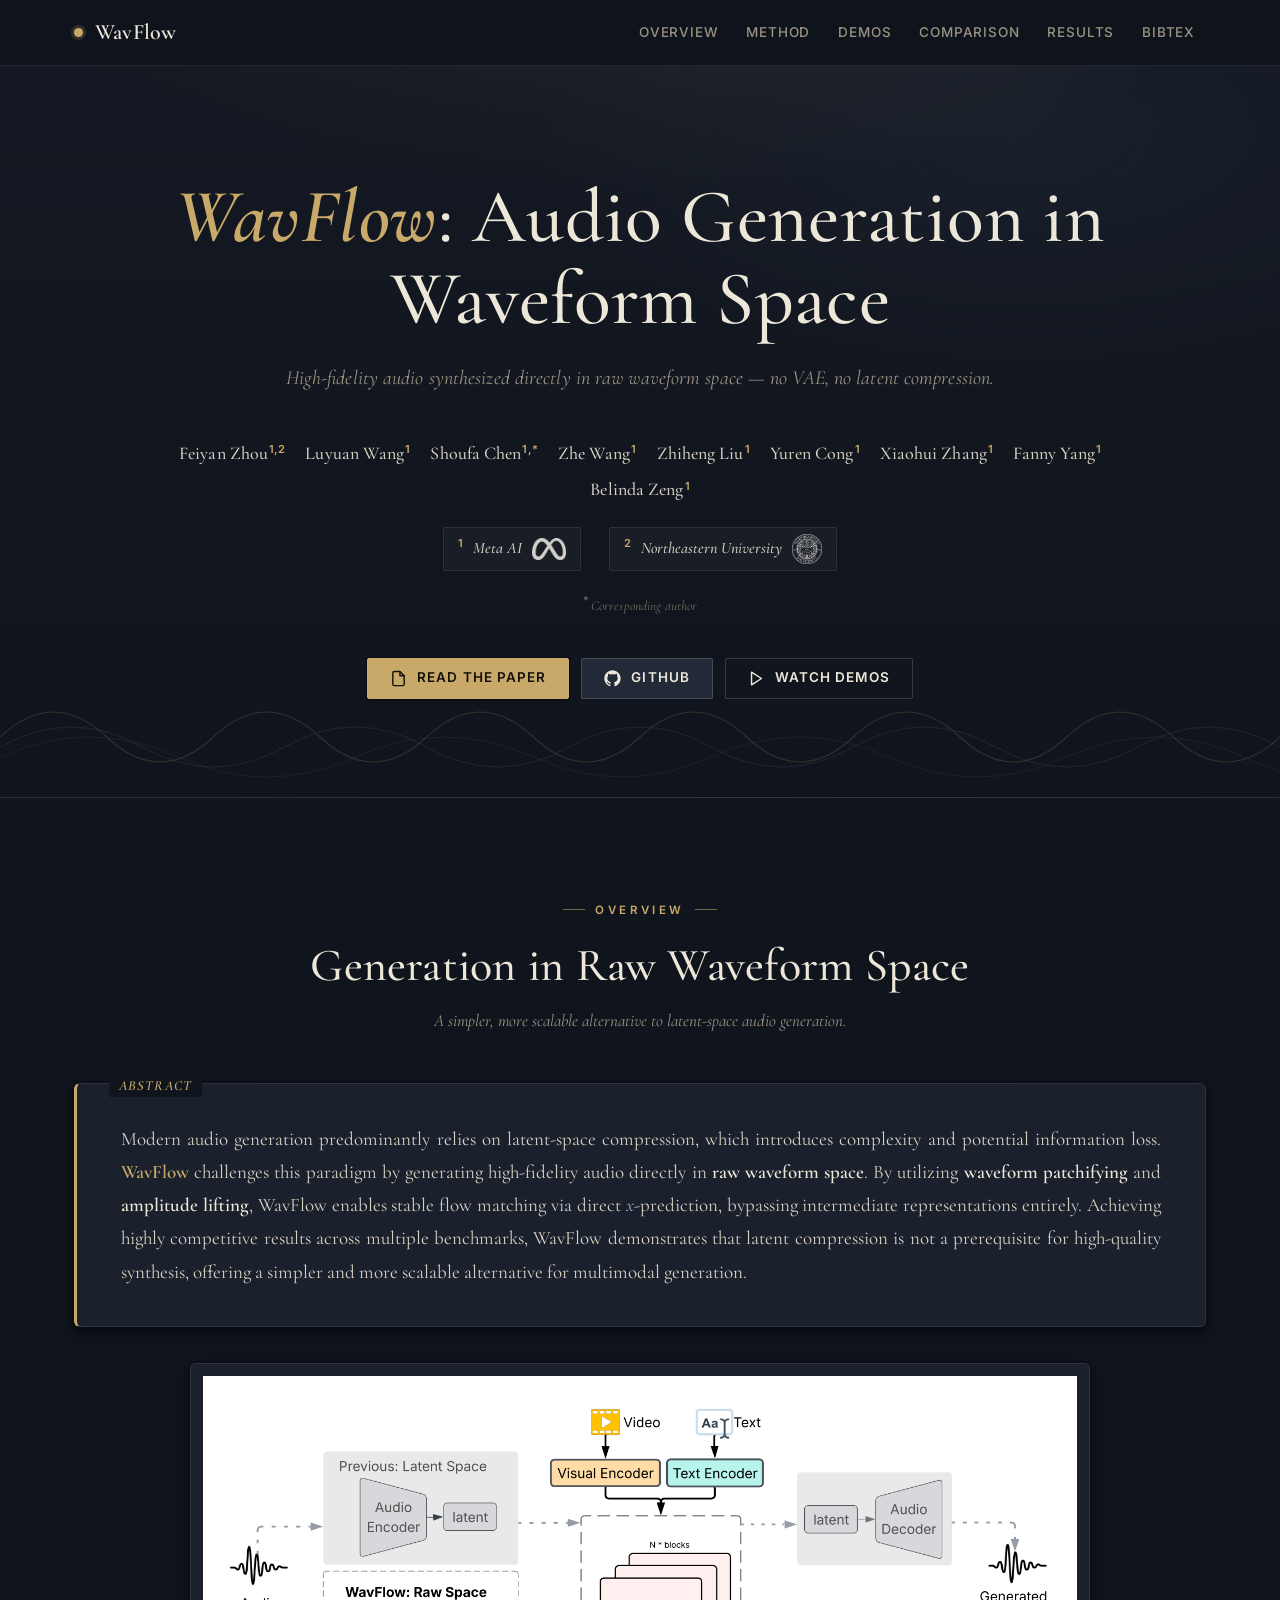
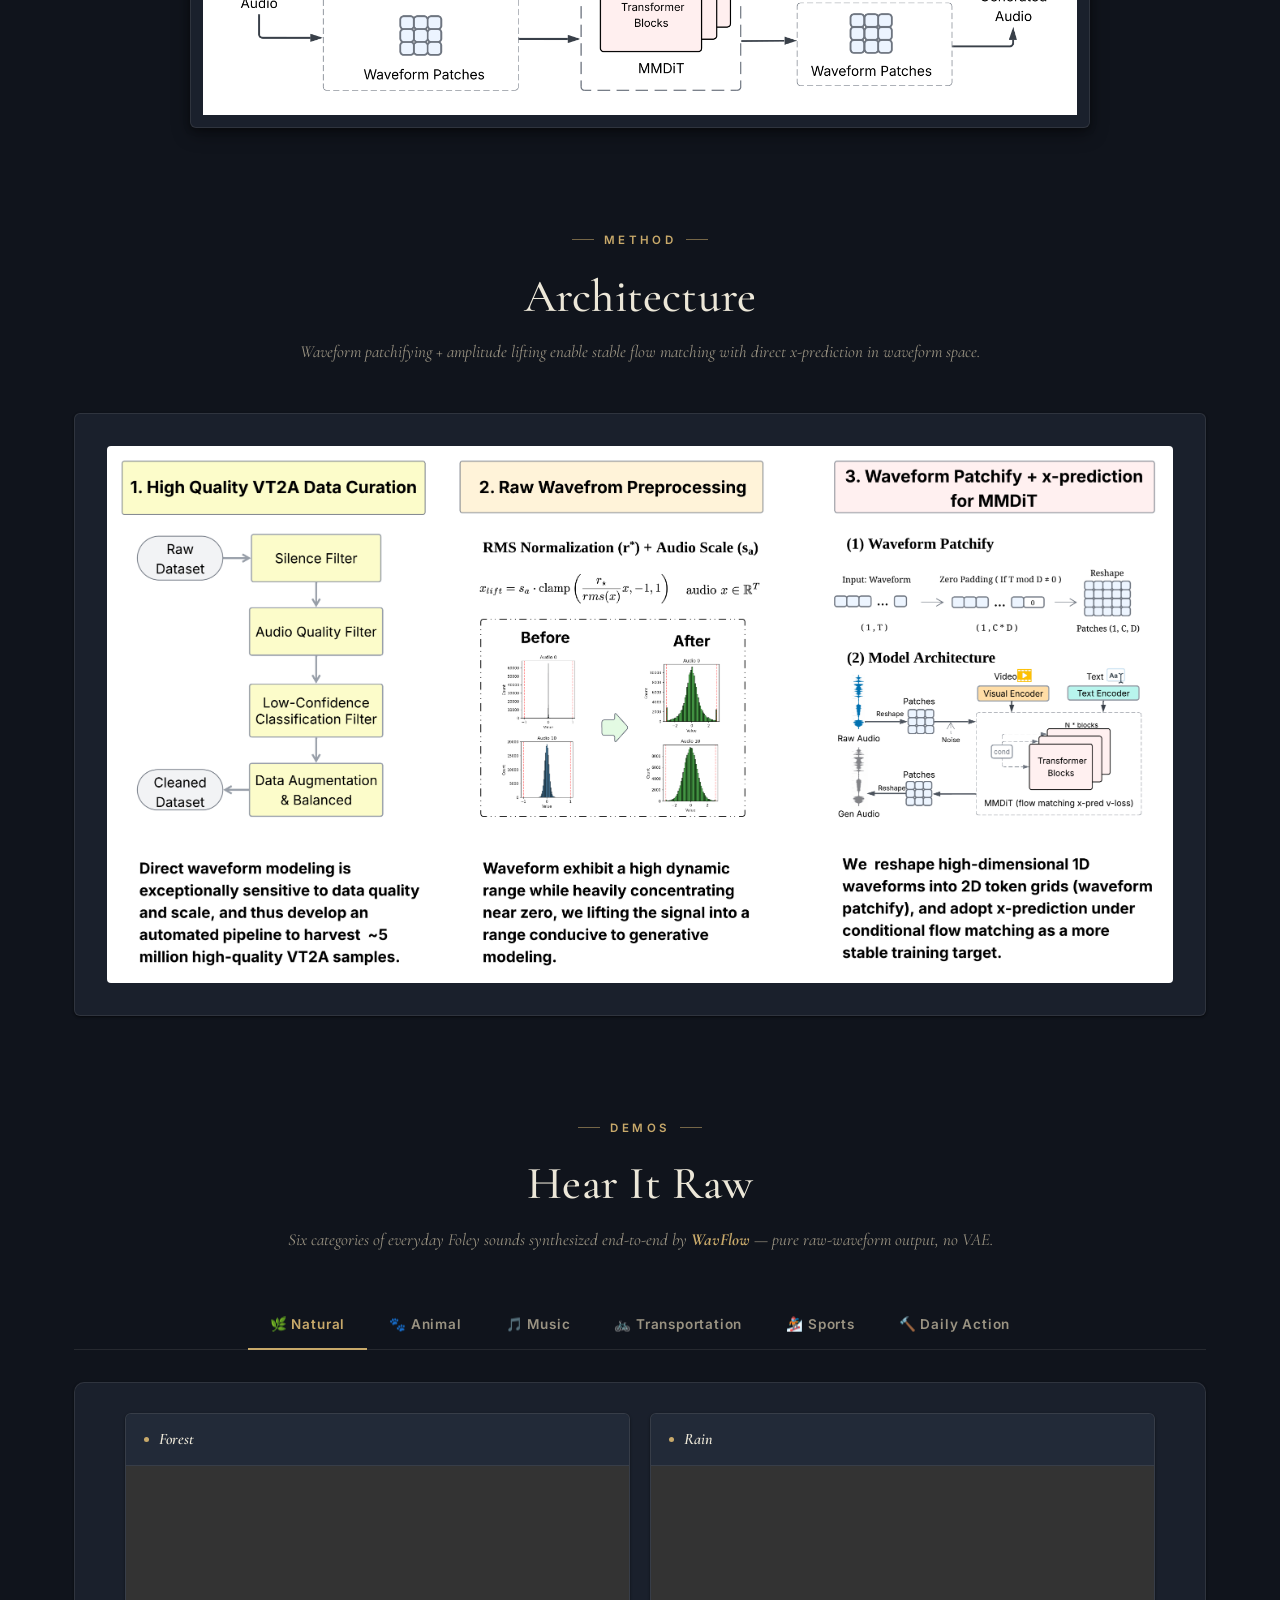
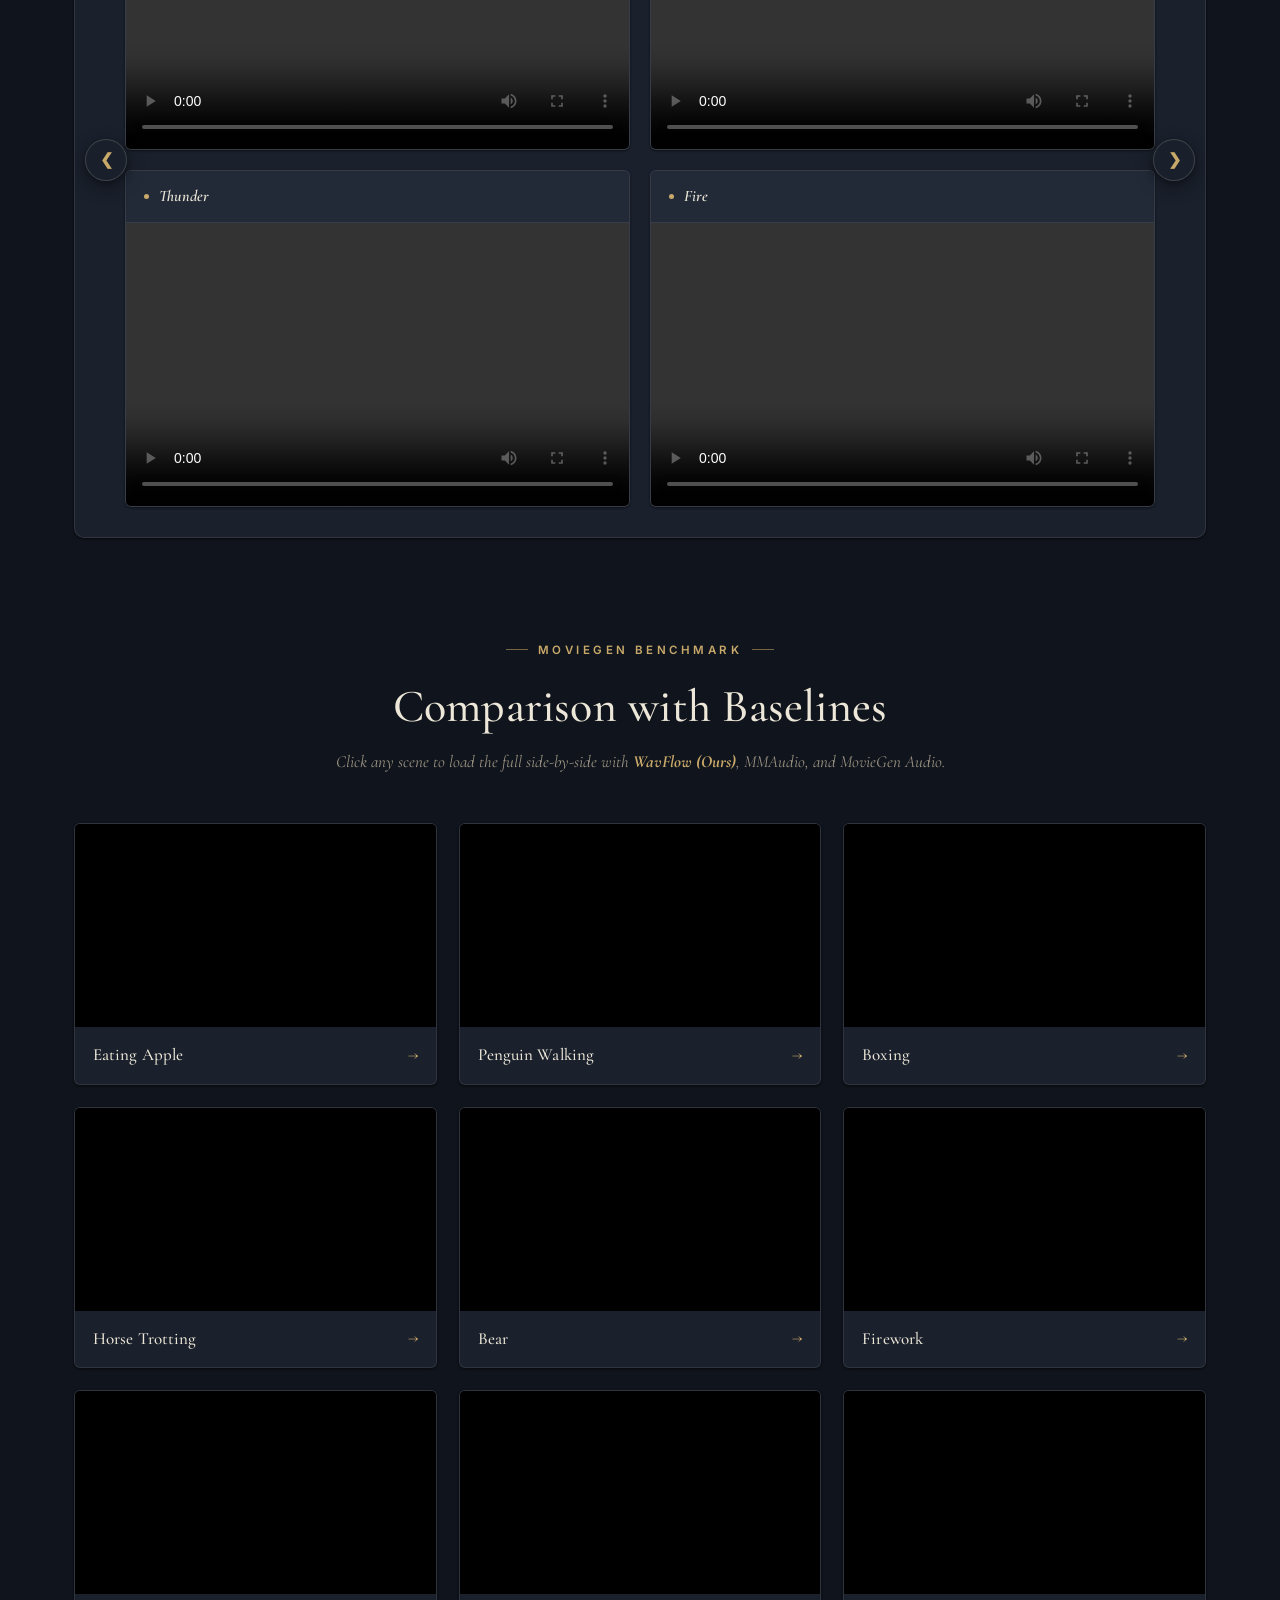
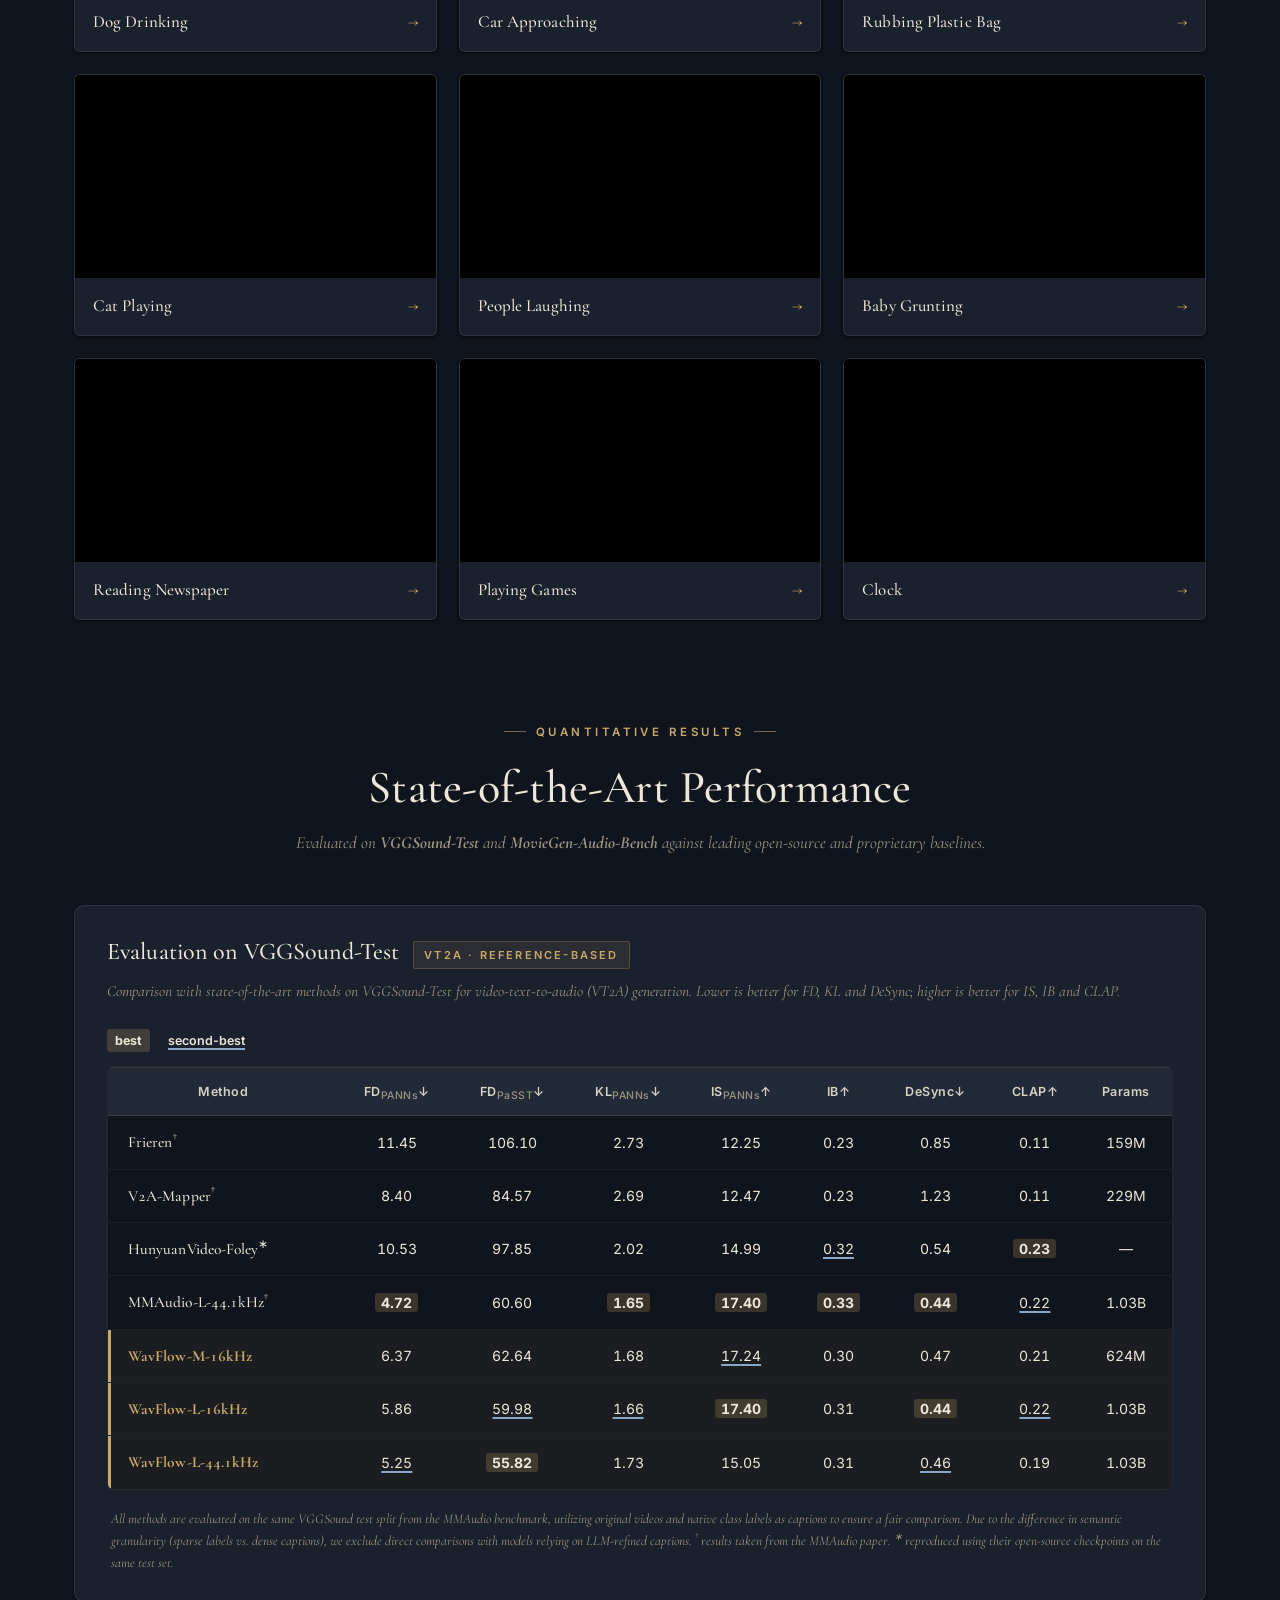
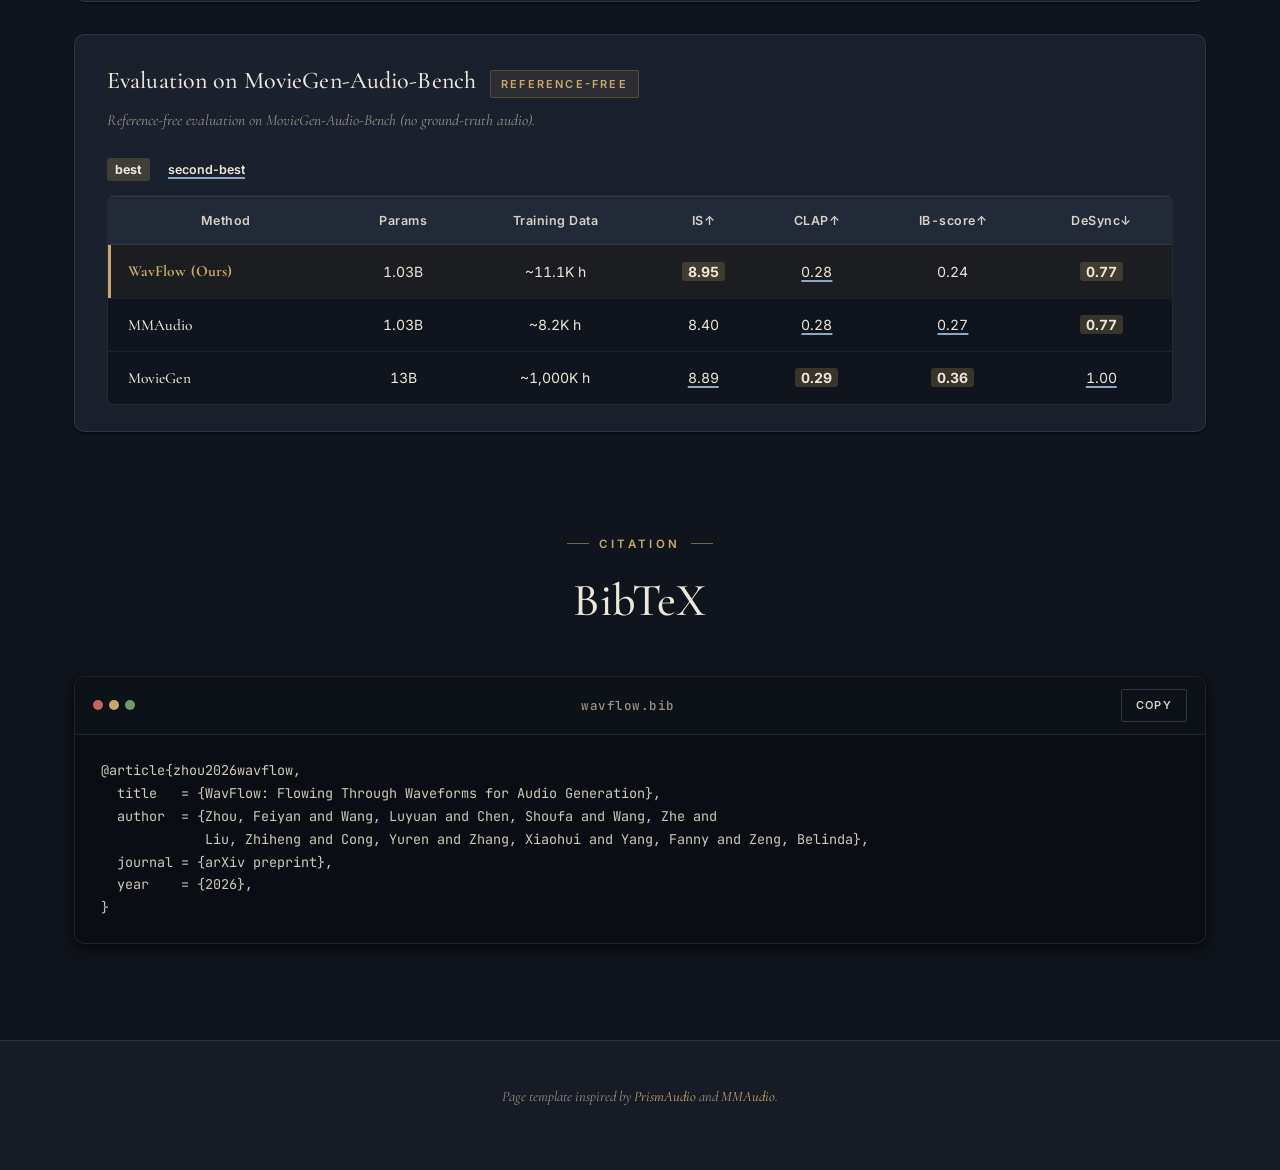
==== commit 3bbeb096: "Restyle site with dark academic theme - Rework style.css with a deep slate / charcoal palette, parch" ====
--- a/index.html
+++ b/index.html
@@ -42,7 +42,6 @@
     <!-- ============== HERO ============== -->
     <header id="top" class="hero">
         <div class="hero__inner">
-            <span class="hero__pill">Preprint · 2026 · Audio Generation</span>
             <h1 class="hero__title">
                 <span class="grad">WavFlow</span>: Audio Generation in <br>
                 Waveform Space
--- a/style.css
+++ b/style.css
@@ -1,35 +1,64 @@
 /**
  * (c) Meta Platforms, Inc. and affiliates. Confidential and proprietary.
+ *
+ * Dark academic theme — deep slate canvas, parchment-toned typography,
+ * antique-gold accents, and classical serif headings for a scholarly feel.
  */
 
+@import url('https://fonts.googleapis.com/css2?family=Cormorant+Garamond:ital,wght@0,400;0,500;0,600;0,700;1,400;1,500&family=EB+Garamond:ital,wght@0,400;0,500;0,600;1,400&display=swap');
+
 /* ============================================================
-   Design tokens
+   Design tokens — dark academic palette
    ============================================================ */
-   :root {
-    --brand: #0064E0;
-    --brand-700: #0052b8;
-    --brand-50: #e6f0fb;
-    --accent: #6E5BFF;
-    --accent-2: #2cd4d9;
-    --ink: #0d1426;
-    --ink-2: #1a2238;
-    --muted: #5b6478;
-    --muted-2: #8a93a6;
-    --line: #e6e9f0;
-    --line-2: #eef1f6;
-    --bg: #ffffff;
-    --bg-soft: #f7f8fc;
-    --bg-soft-2: #f1f4fa;
-    --gold: #f5b400;
-    --silver: #b8b8c2;
-    --shadow-sm: 0 1px 2px rgba(15, 23, 42, 0.04), 0 1px 3px rgba(15, 23, 42, 0.06);
-    --shadow-md: 0 4px 14px rgba(15, 23, 42, 0.06), 0 2px 6px rgba(15, 23, 42, 0.04);
-    --shadow-lg: 0 12px 36px rgba(15, 23, 42, 0.10), 0 4px 12px rgba(15, 23, 42, 0.06);
-    --shadow-glow: 0 10px 30px rgba(0, 100, 224, 0.18);
-    --radius-sm: 8px;
-    --radius: 14px;
-    --radius-lg: 20px;
-    --radius-xl: 28px;
+:root {
+    /* Deep slate / charcoal canvas */
+    --bg:           #10141c;   /* page background — near-black slate */
+    --bg-soft:      #161b25;   /* sections, subtle panels */
+    --bg-soft-2:    #1c222e;   /* hover surfaces */
+    --surface:      #1a202c;   /* cards */
+    --surface-2:    #222a38;   /* elevated cards */
+    --surface-3:    #2a3445;   /* highlights */
+
+    /* Hairlines */
+    --line:         rgba(232, 226, 211, 0.10);
+    --line-2:       rgba(232, 226, 211, 0.06);
+    --line-strong:  rgba(232, 226, 211, 0.18);
+
+    /* Parchment-tinted typography */
+    --ink:          #ece7d8;   /* primary — warm off-white, parchment */
+    --ink-2:        #d6d1c2;   /* slightly softer headings/body emphasis */
+    --muted:        #9a9382;   /* secondary, captions */
+    --muted-2:      #6f6a5d;   /* tertiary, footnotes */
+
+    /* Antique-gold + scholarly slate-blue accents */
+    --brand:        #c8a96a;   /* antique gold — primary accent */
+    --brand-700:    #a88a4d;   /* deeper gold for hovers */
+    --brand-50:     rgba(200, 169, 106, 0.10);
+    --accent:       #8aa7c8;   /* muted slate-blue */
+    --accent-2:     #c08c5a;   /* burnished copper */
+
+    /* Status hues (kept readable on dark) */
+    --gold:         #d4b876;
+    --silver:       #b8b3a7;
+
+    /* Compatibility token (used by the brand gradient → now solid gold) */
+
+    /* Shadows tuned for a dark canvas */
+    --shadow-sm:    0 1px 2px rgba(0, 0, 0, 0.35), 0 1px 3px rgba(0, 0, 0, 0.25);
+    --shadow-md:    0 6px 18px rgba(0, 0, 0, 0.40), 0 2px 6px rgba(0, 0, 0, 0.28);
+    --shadow-lg:    0 18px 48px rgba(0, 0, 0, 0.55), 0 6px 16px rgba(0, 0, 0, 0.35);
+    --shadow-glow:  0 10px 30px rgba(200, 169, 106, 0.18);
+
+    --radius-sm:    4px;
+    --radius:       6px;
+    --radius-lg:    10px;
+    --radius-xl:    14px;
+
+    /* Serif type stacks */
+    --font-serif:   'Cormorant Garamond', 'EB Garamond', 'Times New Roman', Georgia, serif;
+    --font-sans:    'Inter', 'Source Sans 3', -apple-system, BlinkMacSystemFont,
+                    'Segoe UI', Roboto, sans-serif;
+    --font-mono:    'JetBrains Mono', ui-monospace, SFMono-Regular, Menlo, Monaco, Consolas, monospace;
 }
 
 /* ============================================================
@@ -37,25 +66,30 @@
    ============================================================ */
 * { box-sizing: border-box; }
 
-html { scroll-behavior: smooth; }
+html {
+    scroll-behavior: smooth;
+    background: var(--bg);
+}
 
 body {
-    font-family: 'Inter', 'Source Sans 3', -apple-system, BlinkMacSystemFont,
-                 'Segoe UI', Roboto, sans-serif;
-    font-size: 17px;
-    line-height: 1.6;
+    font-family: var(--font-sans);
+    font-size: 16.5px;
+    line-height: 1.7;
     color: var(--ink);
     background: var(--bg);
     margin: 0;
     -webkit-font-smoothing: antialiased;
     -moz-osx-font-smoothing: grayscale;
     text-rendering: optimizeLegibility;
+    font-feature-settings: "kern" 1, "liga" 1, "calt" 1;
 }
 
 .container {
     max-width: 1180px;
     padding-left: 24px;
     padding-right: 24px;
+    margin-left: auto;
+    margin-right: auto;
 }
 
 video {
@@ -83,6 +117,12 @@
     height: 1px;
     background: var(--line);
     margin: 64px 0;
+}
+
+/* Selection */
+::selection {
+    background: rgba(200, 169, 106, 0.30);
+    color: var(--ink);
 }
 
 /* ============================================================
@@ -94,8 +134,8 @@
     z-index: 50;
     backdrop-filter: saturate(160%) blur(14px);
     -webkit-backdrop-filter: saturate(160%) blur(14px);
-    background: rgba(255, 255, 255, 0.78);
-    border-bottom: 1px solid rgba(15, 23, 42, 0.06);
+    background: rgba(16, 20, 28, 0.78);
+    border-bottom: 1px solid var(--line);
 }
 .topnav__inner {
     max-width: 1180px;
@@ -107,60 +147,63 @@
     gap: 24px;
 }
 .topnav__brand {
-    font-weight: 800;
-    font-size: 18px;
-    letter-spacing: -0.01em;
+    font-family: var(--font-serif);
+    font-weight: 600;
+    font-size: 22px;
+    letter-spacing: 0.01em;
     color: var(--ink) !important;
     display: inline-flex;
     align-items: center;
-    gap: 10px;
+    gap: 12px;
 }
 .topnav__dot {
-    width: 12px;
-    height: 12px;
+    width: 9px;
+    height: 9px;
     border-radius: 50%;
-    background: linear-gradient(135deg, var(--brand) 0%, var(--accent) 100%);
-    box-shadow: 0 0 0 3px rgba(0, 100, 224, 0.15);
+    background: var(--brand);
+    box-shadow: 0 0 0 3px rgba(200, 169, 106, 0.18);
     display: inline-block;
 }
 .topnav__links {
     display: flex;
-    gap: 6px;
+    gap: 4px;
     flex-wrap: wrap;
 }
 .topnav__links a {
     color: var(--muted) !important;
-    font-weight: 600;
-    font-size: 14.5px;
+    font-family: var(--font-sans);
+    font-weight: 500;
+    font-size: 13.5px;
+    letter-spacing: 0.06em;
+    text-transform: uppercase;
     padding: 6px 12px;
-    border-radius: 999px;
-    transition: background 0.15s ease, color 0.15s ease;
+    border-radius: 2px;
+    transition: color 0.15s ease, background 0.15s ease;
 }
 .topnav__links a:hover {
-    color: var(--ink) !important;
-    background: var(--bg-soft);
+    color: var(--brand) !important;
+    background: var(--brand-50);
 }
 @media (max-width: 720px) {
     .topnav__links { display: none; }
 }
 
 /* ============================================================
-   Hero
+   Hero — front matter of a scholarly paper
    ============================================================ */
 .hero {
     position: relative;
     overflow: hidden;
-    padding: 96px 16px 72px;
+    padding: 110px 16px 90px;
     text-align: center;
     background:
-        radial-gradient(1200px 500px at 50% -120px, rgba(110, 91, 255, 0.18) 0%, transparent 60%),
-        radial-gradient(900px 420px at 80% 10%, rgba(44, 212, 217, 0.16) 0%, transparent 55%),
-        radial-gradient(900px 420px at 15% 30%, rgba(0, 100, 224, 0.14) 0%, transparent 55%),
-        linear-gradient(180deg, #ffffff 0%, #f7f8fc 100%);
+        radial-gradient(1100px 480px at 50% -160px, rgba(200, 169, 106, 0.10) 0%, transparent 60%),
+        radial-gradient(900px 420px at 80% 10%, rgba(138, 167, 200, 0.06) 0%, transparent 55%),
+        linear-gradient(180deg, #131822 0%, #10141c 100%);
     border-bottom: 1px solid var(--line);
 }
 
-/* Subtle animated waveform decoration */
+/* Subtle waveform decoration in muted gold */
 .hero__wave {
     position: absolute;
     left: 0;
@@ -168,8 +211,8 @@
     bottom: 0;
     height: 120px;
     pointer-events: none;
-    opacity: 0.55;
-    background-image: url("data:image/svg+xml;utf8,<svg xmlns='http://www.w3.org/2000/svg' viewBox='0 0 1440 120' preserveAspectRatio='none'><path fill='none' stroke='%230064E0' stroke-width='1.2' stroke-opacity='0.45' d='M0 60 Q 60 10 120 60 T 240 60 T 360 60 T 480 60 T 600 60 T 720 60 T 840 60 T 960 60 T 1080 60 T 1200 60 T 1320 60 T 1440 60'/><path fill='none' stroke='%236E5BFF' stroke-width='1' stroke-opacity='0.35' d='M0 70 Q 80 30 160 70 T 320 70 T 480 70 T 640 70 T 800 70 T 960 70 T 1120 70 T 1280 70 T 1440 70'/><path fill='none' stroke='%232cd4d9' stroke-width='1' stroke-opacity='0.30' d='M0 80 Q 100 40 200 80 T 400 80 T 600 80 T 800 80 T 1000 80 T 1200 80 T 1400 80 T 1440 80'/></svg>");
+    opacity: 0.35;
+    background-image: url("data:image/svg+xml;utf8,<svg xmlns='http://www.w3.org/2000/svg' viewBox='0 0 1440 120' preserveAspectRatio='none'><path fill='none' stroke='%23c8a96a' stroke-width='1.1' stroke-opacity='0.55' d='M0 60 Q 60 10 120 60 T 240 60 T 360 60 T 480 60 T 600 60 T 720 60 T 840 60 T 960 60 T 1080 60 T 1200 60 T 1320 60 T 1440 60'/><path fill='none' stroke='%238aa7c8' stroke-width='1' stroke-opacity='0.40' d='M0 70 Q 80 30 160 70 T 320 70 T 480 70 T 640 70 T 800 70 T 960 70 T 1120 70 T 1280 70 T 1440 70'/><path fill='none' stroke='%23c08c5a' stroke-width='1' stroke-opacity='0.30' d='M0 80 Q 100 40 200 80 T 400 80 T 600 80 T 800 80 T 1000 80 T 1200 80 T 1400 80 T 1440 80'/></svg>");
     background-repeat: no-repeat;
     background-size: 100% 100%;
 }
@@ -187,13 +230,14 @@
     gap: 8px;
     padding: 6px 14px;
     border-radius: 999px;
-    font-size: 13px;
-    font-weight: 600;
-    color: var(--brand);
-    background: rgba(0, 100, 224, 0.08);
-    border: 1px solid rgba(0, 100, 224, 0.18);
+    font-size: 12.5px;
+    font-weight: 600;
+    color: var(--brand);
+    background: var(--brand-50);
+    border: 1px solid rgba(200, 169, 106, 0.22);
     margin-bottom: 22px;
-    letter-spacing: 0.02em;
+    letter-spacing: 0.10em;
+    text-transform: uppercase;
 }
 .hero__pill::before {
     content: "";
@@ -201,51 +245,62 @@
     height: 6px;
     border-radius: 50%;
     background: var(--brand);
-    box-shadow: 0 0 0 3px rgba(0, 100, 224, 0.2);
+    box-shadow: 0 0 0 3px rgba(200, 169, 106, 0.22);
 }
 
 .hero__title {
-    font-size: clamp(34px, 5.4vw, 64px);
-    font-weight: 800;
+    font-family: var(--font-serif);
+    font-size: clamp(40px, 6.2vw, 76px);
+    font-weight: 500;
     line-height: 1.08;
-    letter-spacing: -0.025em;
+    letter-spacing: 0.005em;
     margin: 0 auto;
     color: var(--ink);
     max-width: 1000px;
+    font-feature-settings: "kern" 1, "liga" 1, "swsh" 1, "calt" 1;
 }
 .hero__title .grad {
-    background: linear-gradient(120deg, var(--brand) 0%, var(--accent) 60%, var(--accent-2) 100%);
-    -webkit-background-clip: text;
-    background-clip: text;
-    color: transparent;
+    background: none;
+    -webkit-background-clip: initial;
+    background-clip: initial;
+    color: var(--brand);
+    font-style: italic;
+    font-weight: 600;
+    letter-spacing: 0.01em;
 }
 
 .hero__tagline {
-    margin-top: 18px;
-    font-size: clamp(15px, 1.6vw, 18px);
+    margin: 22px auto 0;
+    max-width: 760px;
+    font-family: var(--font-serif);
+    font-style: italic;
+    font-size: clamp(16px, 1.8vw, 20px);
     color: var(--muted);
-    font-weight: 500;
-    letter-spacing: 0.01em;
+    font-weight: 400;
+    letter-spacing: 0.005em;
+    line-height: 1.55;
 }
 
 /* Authors */
 .authors {
-    margin: 38px auto 0;
+    margin: 44px auto 0;
     display: flex;
     flex-wrap: wrap;
     justify-content: center;
-    gap: 8px 18px;
+    gap: 6px 20px;
     max-width: 1000px;
 }
 .author {
-    font-size: 16px;
-    font-weight: 600;
+    font-family: var(--font-serif);
+    font-size: 18px;
+    font-weight: 500;
     color: var(--ink-2);
     white-space: nowrap;
+    letter-spacing: 0.005em;
 }
 .author a {
     color: var(--ink-2) !important;
-    border-bottom: 1px dashed transparent;
+    border-bottom: 1px solid transparent;
     transition: border-color 0.15s ease, color 0.15s ease;
 }
 .author a:hover {
@@ -254,7 +309,10 @@
 }
 .author sup {
     color: var(--brand);
-    font-weight: 700;
+    font-weight: 600;
+    font-family: var(--font-sans);
+    font-size: 11px;
+    margin-left: 1px;
 }
 
 .affiliations {
@@ -262,61 +320,77 @@
     display: flex;
     flex-wrap: wrap;
     justify-content: center;
-    gap: 14px 28px;
+    gap: 12px 28px;
 }
 .affiliation {
     display: inline-flex;
     align-items: center;
     gap: 10px;
-    padding: 8px 16px;
-    background: rgba(255, 255, 255, 0.7);
+    padding: 6px 14px;
+    background: rgba(232, 226, 211, 0.04);
     border: 1px solid var(--line);
-    border-radius: 999px;
-    font-size: 15px;
-    font-weight: 600;
+    border-radius: 2px;
+    font-family: var(--font-serif);
+    font-size: 16px;
+    font-weight: 500;
     color: var(--ink-2);
-    box-shadow: var(--shadow-sm);
-}
-.affiliation sup { color: var(--brand); }
+    font-style: italic;
+}
+.affiliation sup {
+    color: var(--brand);
+    font-family: var(--font-sans);
+    font-style: normal;
+    font-weight: 600;
+    font-size: 11px;
+}
 .affiliation-logo {
     height: 22px;
     width: auto;
     object-fit: contain;
+    filter: brightness(0) invert(0.92) sepia(0.10);
+    opacity: 0.85;
 }
 .affiliation-logo--lg { height: 30px; }
 
 .corresponding-author {
-    margin: 26px 0 0;
+    margin: 24px 0 0;
     text-align: center;
-    font-size: 12.5px;
+    font-family: var(--font-serif);
+    font-style: italic;
+    font-size: 13.5px;
     font-weight: 400;
     letter-spacing: 0.01em;
     color: var(--muted-2);
-    opacity: 0.85;
 }
 .corresponding-author sup {
     color: var(--muted-2);
+    font-family: var(--font-sans);
+    font-style: normal;
     font-weight: 500;
     margin-right: 2px;
-}
-
-/* CTA buttons */
+    font-size: 11px;
+}
+
+/* CTA buttons — flat, scholarly */
 .link-btns {
     display: flex;
     flex-wrap: wrap;
     justify-content: center;
-    gap: 14px;
+    gap: 12px;
     margin: 40px 0 8px;
 }
 .btn {
     display: inline-flex;
     align-items: center;
     gap: 10px;
-    padding: 12px 22px;
-    border-radius: 999px;
-    font-weight: 700;
-    font-size: 15px;
+    padding: 11px 22px;
+    border-radius: 2px;
+    font-family: var(--font-sans);
+    font-weight: 600;
+    font-size: 13.5px;
     line-height: 1;
+    letter-spacing: 0.08em;
+    text-transform: uppercase;
     text-decoration: none !important;
     border: 1px solid transparent;
     cursor: pointer;
@@ -324,38 +398,41 @@
     white-space: nowrap;
 }
 .btn:hover { transform: translateY(-1px); }
+
 .btn-primary {
-    background: linear-gradient(135deg, var(--brand) 0%, var(--accent) 100%);
-    color: #fff !important;
+    background: var(--brand);
+    color: #15110a !important;
+    border-color: var(--brand);
+    box-shadow: var(--shadow-sm);
+}
+.btn-primary:hover {
+    background: var(--brand-700);
+    border-color: var(--brand-700);
+    color: #15110a !important;
     box-shadow: var(--shadow-glow);
 }
-.btn-primary:hover {
-    box-shadow: 0 14px 38px rgba(0, 100, 224, 0.28);
-    color: #fff !important;
-}
 .btn-ghost {
-    background: #fff;
+    background: transparent;
     color: var(--ink) !important;
-    border-color: var(--line);
-    box-shadow: var(--shadow-sm);
+    border-color: var(--line-strong);
 }
 .btn-ghost:hover {
-    border-color: var(--ink);
+    border-color: var(--brand);
+    color: var(--brand) !important;
+}
+.btn-dark {
+    background: var(--surface-2);
     color: var(--ink) !important;
-    box-shadow: var(--shadow-md);
-}
-.btn-dark {
-    background: var(--ink);
-    color: #fff !important;
-    box-shadow: var(--shadow-md);
+    border-color: var(--line-strong);
 }
 .btn-dark:hover {
-    background: #000;
-    color: #fff !important;
+    background: var(--surface-3);
+    color: var(--ink) !important;
+    border-color: var(--brand);
 }
 .btn svg {
-    width: 18px;
-    height: 18px;
+    width: 17px;
+    height: 17px;
     flex-shrink: 0;
 }
 
@@ -363,7 +440,7 @@
    Sections
    ============================================================ */
 section {
-    padding: 80px 0;
+    padding: 96px 0;
 }
 section + section {
     padding-top: 0;
@@ -371,59 +448,101 @@
 
 .section-eyebrow {
     display: inline-block;
-    font-size: 12.5px;
-    font-weight: 700;
-    letter-spacing: 0.18em;
+    font-family: var(--font-sans);
+    font-size: 11.5px;
+    font-weight: 600;
+    letter-spacing: 0.30em;
     text-transform: uppercase;
     color: var(--brand);
-    background: var(--brand-50);
-    padding: 5px 12px;
-    border-radius: 999px;
-    margin-bottom: 14px;
+    background: transparent;
+    padding: 0;
+    border-radius: 0;
+    margin-bottom: 18px;
+    position: relative;
+}
+.section-eyebrow::before,
+.section-eyebrow::after {
+    content: "";
+    display: inline-block;
+    width: 22px;
+    height: 1px;
+    background: var(--brand);
+    vertical-align: middle;
+    opacity: 0.55;
+    margin: 0 10px 3px;
 }
 .section-title {
-    font-size: clamp(28px, 3.2vw, 40px);
-    font-weight: 800;
-    letter-spacing: -0.02em;
-    margin: 0 0 12px;
-    color: var(--ink);
-    line-height: 1.15;
+    font-family: var(--font-serif);
+    font-size: clamp(32px, 3.8vw, 46px);
+    font-weight: 500;
+    letter-spacing: 0.005em;
+    margin: 0 0 14px;
+    color: var(--ink);
+    line-height: 1.2;
 }
 .section-subtitle {
-    font-size: 16.5px;
+    font-family: var(--font-serif);
+    font-style: italic;
+    font-size: 17px;
     color: var(--muted);
     max-width: 760px;
     margin: 0 auto;
     line-height: 1.6;
 }
-.section-head { text-align: center; margin-bottom: 40px; }
-
-/* Abstract / overview */
+.section-head {
+    text-align: center;
+    margin-bottom: 48px;
+}
+
+/* Abstract / overview — styled like the opening of a journal article */
 .abstract-card {
-    background: linear-gradient(180deg, #ffffff 0%, var(--bg-soft) 100%);
+    background: var(--surface);
     border: 1px solid var(--line);
-    border-radius: var(--radius-lg);
-    padding: 36px 40px;
+    border-left: 3px solid var(--brand);
+    border-radius: var(--radius);
+    padding: 38px 44px;
     box-shadow: var(--shadow-md);
+    position: relative;
+}
+.abstract-card::before {
+    content: "Abstract";
+    position: absolute;
+    top: -10px;
+    left: 32px;
+    background: var(--bg);
+    padding: 0 10px;
+    font-family: var(--font-serif);
+    font-style: italic;
+    font-size: 14px;
+    font-weight: 600;
+    letter-spacing: 0.08em;
+    color: var(--brand);
+    text-transform: uppercase;
 }
 .abstract-card p {
-    font-size: 18px;
+    font-family: var(--font-serif);
+    font-size: 19px;
     line-height: 1.75;
     color: var(--ink-2);
     margin: 0;
     text-align: justify;
     text-justify: inter-word;
+    hyphens: auto;
 }
 .abstract-card p b {
     color: var(--ink);
-    font-weight: 700;
+    font-weight: 600;
+}
+.abstract-card p i {
+    color: var(--accent);
 }
 .abstract-card .metablue {
-    font-weight: 800;
+    font-weight: 600;
+    color: var(--brand);
 }
 
 .overview-figure-wrap {
-    margin-top: 32px;
+    margin-top: 36px;
     text-align: center;
 }
 .overview-figure {
@@ -432,14 +551,16 @@
     height: auto;
     border-radius: var(--radius);
     box-shadow: var(--shadow-md);
-    background: #fff;
+    background: var(--surface);
+    border: 1px solid var(--line);
+    padding: 12px;
 }
 
 /* Method figure */
 .method-figure-wrap {
-    background: var(--bg-soft);
+    background: var(--surface);
     border: 1px solid var(--line);
-    border-radius: var(--radius-lg);
+    border-radius: var(--radius);
     padding: 32px;
     text-align: center;
     box-shadow: var(--shadow-sm);
@@ -451,55 +572,60 @@
 }
 
 /* ============================================================
-   Demos — modern tab pills + sliding panels
+   Demos — restrained tabs + sliding panels
    ============================================================ */
 .tab-nav {
     display: flex;
     flex-wrap: wrap;
-    gap: 8px;
+    gap: 0;
     justify-content: center;
-    margin: 0 auto 28px;
+    margin: 0 auto 32px;
+    border-bottom: 1px solid var(--line);
 }
 .tab-btn {
-    padding: 10px 18px;
-    border: 1px solid var(--line);
-    background: #fff;
-    border-radius: 999px;
-    font-size: 14.5px;
-    font-weight: 600;
-    color: var(--ink-2);
+    padding: 12px 22px;
+    border: none;
+    background: transparent;
+    border-radius: 0;
+    font-family: var(--font-sans);
+    font-size: 13.5px;
+    font-weight: 600;
+    letter-spacing: 0.06em;
+    color: var(--muted);
     cursor: pointer;
-    transition: all 0.18s ease;
+    transition: color 0.18s ease, border-color 0.18s ease;
     white-space: nowrap;
-    box-shadow: var(--shadow-sm);
+    border-bottom: 2px solid transparent;
+    margin-bottom: -1px;
+    box-shadow: none;
 }
 .tab-btn:hover {
-    border-color: var(--brand);
-    color: var(--brand);
-    background: var(--brand-50);
-    transform: translateY(-1px);
+    color: var(--ink);
+    border-bottom-color: var(--line-strong);
+    background: transparent;
+    transform: none;
 }
 .tab-btn.active {
-    background: linear-gradient(135deg, var(--brand) 0%, var(--accent) 100%);
-    border-color: transparent;
-    color: #fff;
-    box-shadow: var(--shadow-glow);
+    background: transparent;
+    color: var(--brand);
+    border-bottom-color: var(--brand);
+    box-shadow: none;
 }
 
 .slider-viewport {
     position: relative;
     overflow: hidden;
     border-radius: var(--radius-lg);
-    background: linear-gradient(180deg, var(--bg-soft) 0%, #ffffff 100%);
+    background: var(--surface);
     border: 1px solid var(--line);
-    padding: 28px 16px;
+    padding: 30px 18px;
     box-shadow: var(--shadow-sm);
 }
 
 .slider-track {
     display: flex;
     width: 100%;
-    transition: transform 0.5s cubic-bezier(0.22, 0.61, 0.36, 1);
+    transition: transform 0.55s cubic-bezier(0.22, 0.61, 0.36, 1);
     will-change: transform;
 }
 
@@ -512,42 +638,45 @@
 .demo-grid {
     display: grid;
     grid-template-columns: repeat(2, 1fr);
-    gap: 18px;
+    gap: 20px;
 }
 @media (max-width: 720px) {
     .demo-grid { grid-template-columns: 1fr; }
 }
 .demo-card {
-    background: #fff;
+    background: var(--surface-2);
     border: 1px solid var(--line);
     border-radius: var(--radius);
     overflow: hidden;
     box-shadow: var(--shadow-sm);
-    transition: transform 0.2s ease, box-shadow 0.2s ease;
+    transition: transform 0.2s ease, box-shadow 0.2s ease, border-color 0.2s ease;
 }
 .demo-card:hover {
     transform: translateY(-2px);
     box-shadow: var(--shadow-md);
+    border-color: rgba(200, 169, 106, 0.35);
 }
 .demo-card .video-header {
-    background: #fff;
+    background: var(--surface-2);
     color: var(--ink);
     text-align: left;
-    font-size: 14px;
-    font-weight: 700;
-    padding: 12px 16px;
-    border-bottom: 1px solid var(--line-2);
-    letter-spacing: -0.005em;
+    font-family: var(--font-serif);
+    font-size: 16px;
+    font-weight: 600;
+    font-style: italic;
+    padding: 12px 18px;
+    border-bottom: 1px solid var(--line);
+    letter-spacing: 0.005em;
     display: flex;
     align-items: center;
-    gap: 8px;
+    gap: 10px;
 }
 .demo-card .video-header::before {
     content: "";
-    width: 6px;
-    height: 6px;
+    width: 5px;
+    height: 5px;
     border-radius: 50%;
-    background: linear-gradient(135deg, var(--brand) 0%, var(--accent) 100%);
+    background: var(--brand);
 }
 .demo-card video {
     border-radius: 0;
@@ -560,25 +689,25 @@
     top: 50%;
     transform: translateY(-50%);
     z-index: 5;
-    width: 44px;
-    height: 44px;
+    width: 42px;
+    height: 42px;
     border-radius: 50%;
-    border: 1px solid var(--line);
-    background: rgba(255, 255, 255, 0.95);
-    color: var(--brand);
-    font-size: 18px;
+    border: 1px solid var(--line-strong);
+    background: rgba(26, 32, 44, 0.95);
+    color: var(--brand);
+    font-size: 16px;
     font-weight: 700;
     cursor: pointer;
     box-shadow: var(--shadow-md);
-    transition: background 0.15s ease, transform 0.15s ease, color 0.15s ease;
+    transition: background 0.15s ease, transform 0.15s ease, color 0.15s ease, border-color 0.15s ease;
     display: inline-flex;
     align-items: center;
     justify-content: center;
 }
 .slider-arrow:hover {
-    background: linear-gradient(135deg, var(--brand) 0%, var(--accent) 100%);
-    color: #fff;
-    border-color: transparent;
+    background: var(--brand);
+    color: #15110a;
+    border-color: var(--brand);
     transform: translateY(-50%) scale(1.06);
 }
 .slider-prev { left: 10px; }
@@ -600,7 +729,7 @@
 }
 
 .benchmark-card {
-    background: #fff;
+    background: var(--surface);
     border: 1px solid var(--line);
     border-radius: var(--radius);
     box-shadow: var(--shadow-sm);
@@ -623,10 +752,10 @@
 .benchmark-card:hover {
     transform: translateY(-4px);
     box-shadow: var(--shadow-lg);
-    border-color: rgba(0, 100, 224, 0.3);
+    border-color: rgba(200, 169, 106, 0.45);
 }
 .benchmark-card:hover::after {
-    box-shadow: inset 0 0 0 1px rgba(0, 100, 224, 0.25);
+    box-shadow: inset 0 0 0 1px rgba(200, 169, 106, 0.30);
 }
 
 .card-video-wrap {
@@ -643,9 +772,9 @@
     display: flex;
     align-items: center;
     justify-content: center;
-    color: rgba(255, 255, 255, 0.9);
-    font-size: 26px;
-    background: rgba(0, 0, 0, 0.18);
+    color: var(--brand);
+    font-size: 24px;
+    background: rgba(16, 20, 28, 0.45);
     opacity: 0;
     transition: opacity 0.2s ease;
     pointer-events: none;
@@ -661,20 +790,23 @@
 }
 
 .card-label {
-    padding: 14px 16px;
+    padding: 14px 18px;
     text-align: left;
-    font-size: 15px;
-    font-weight: 700;
+    font-family: var(--font-serif);
+    font-size: 17px;
+    font-weight: 500;
     color: var(--ink);
     display: flex;
     align-items: center;
     justify-content: space-between;
     gap: 8px;
+    letter-spacing: 0.005em;
 }
 .card-label::after {
     content: "→";
     color: var(--brand);
-    font-weight: 700;
+    font-weight: 400;
+    font-size: 16px;
     transition: transform 0.2s ease;
 }
 .benchmark-card:hover .card-label::after { transform: translateX(4px); }
@@ -687,21 +819,21 @@
     top: 50%;
     left: 50%;
     transform: translate(-50%, -50%);
-    border: none;
+    border: 1px solid var(--line-strong);
     border-radius: var(--radius-lg);
-    box-shadow: 0 30px 80px rgba(13, 20, 38, 0.35);
+    box-shadow: 0 40px 100px rgba(0, 0, 0, 0.65);
     max-width: 1180px;
     width: calc(100% - 32px);
     max-height: calc(100vh - 64px);
     overflow-y: auto;
-    padding: 32px 32px 36px;
-    background: #fff;
+    padding: 36px 36px 40px;
+    background: var(--surface);
     color: var(--ink);
 }
 .benchmark-dialog::backdrop {
-    background: rgba(13, 20, 38, 0.55);
-    backdrop-filter: blur(4px);
-    -webkit-backdrop-filter: blur(4px);
+    background: rgba(7, 9, 13, 0.75);
+    backdrop-filter: blur(6px);
+    -webkit-backdrop-filter: blur(6px);
 }
 
 .modal-close-form {
@@ -713,8 +845,8 @@
 .modal-close {
     width: 36px;
     height: 36px;
-    border: 1px solid var(--line);
-    background: #fff;
+    border: 1px solid var(--line-strong);
+    background: var(--surface-2);
     color: var(--muted);
     font-size: 22px;
     line-height: 1;
@@ -726,23 +858,26 @@
     justify-content: center;
 }
 .modal-close:hover {
-    background: var(--ink);
-    color: #fff;
-    border-color: var(--ink);
+    background: var(--brand);
+    color: #15110a;
+    border-color: var(--brand);
 }
 
 .modal-title {
-    font-size: 26px;
-    font-weight: 800;
+    font-family: var(--font-serif);
+    font-size: 30px;
+    font-weight: 500;
     margin: 0 0 8px 0;
     text-align: left;
-    letter-spacing: -0.01em;
+    letter-spacing: 0.005em;
+    color: var(--ink);
 }
 .modal-eyebrow {
     color: var(--brand);
-    font-size: 12.5px;
-    font-weight: 700;
-    letter-spacing: 0.18em;
+    font-family: var(--font-sans);
+    font-size: 11.5px;
+    font-weight: 600;
+    letter-spacing: 0.22em;
     text-transform: uppercase;
 }
 .modal-divider {
@@ -752,12 +887,13 @@
 }
 .modal-subhead {
     text-align: left;
-    font-size: 15px;
-    font-weight: 700;
+    font-family: var(--font-sans);
+    font-size: 12px;
+    font-weight: 600;
     color: var(--muted);
     margin: 0 0 16px 0;
     text-transform: uppercase;
-    letter-spacing: 0.12em;
+    letter-spacing: 0.18em;
 }
 
 .compare-grid {
@@ -769,36 +905,39 @@
     .compare-grid { grid-template-columns: 1fr; }
 }
 .compare-cell {
-    background: #fff;
+    background: var(--surface-2);
     border: 1px solid var(--line);
     border-radius: var(--radius);
     overflow: hidden;
     box-shadow: var(--shadow-sm);
 }
 .compare-cell .video-header {
-    background: #fff;
+    background: var(--surface-2);
     text-align: left;
-    font-size: 14px;
-    font-weight: 700;
-    padding: 12px 14px;
-    border-bottom: 1px solid var(--line-2);
+    font-family: var(--font-serif);
+    font-size: 15px;
+    font-weight: 600;
+    font-style: italic;
+    padding: 12px 16px;
+    border-bottom: 1px solid var(--line);
     color: var(--ink);
     display: flex;
     align-items: center;
     gap: 8px;
 }
 .compare-cell.is-ours .video-header {
-    background: linear-gradient(135deg, rgba(0, 100, 224, 0.08), rgba(110, 91, 255, 0.06));
+    background: rgba(200, 169, 106, 0.10);
     color: var(--brand);
 }
 .compare-cell.is-ours .video-header::before {
     content: "★";
     color: var(--brand);
     font-size: 12px;
+    font-style: normal;
 }
 .compare-cell.is-ours {
-    border-color: rgba(0, 100, 224, 0.35);
-    box-shadow: 0 6px 20px rgba(0, 100, 224, 0.10);
+    border-color: rgba(200, 169, 106, 0.45);
+    box-shadow: 0 6px 22px rgba(200, 169, 106, 0.10);
 }
 .compare-cell video {
     aspect-ratio: 16 / 9;
@@ -807,129 +946,149 @@
 }
 
 /* ============================================================
-   Quantitative results tables
+   Quantitative results — typeset like journal tables
    ============================================================ */
 .results-card {
-    background: #fff;
+    background: var(--surface);
     border: 1px solid var(--line);
     border-radius: var(--radius-lg);
-    padding: 28px 28px 24px;
+    padding: 32px 32px 26px;
     box-shadow: var(--shadow-sm);
 }
-.results-card + .results-card { margin-top: 28px; }
+.results-card + .results-card { margin-top: 32px; }
 
 .results-card-head {
     display: flex;
     align-items: baseline;
     gap: 14px;
     flex-wrap: wrap;
-    margin-bottom: 8px;
+    margin-bottom: 10px;
 }
 .results-subtitle {
-    color: var(--ink);
-    font-weight: 800;
-    font-size: 22px;
+    font-family: var(--font-serif);
+    color: var(--ink);
+    font-weight: 500;
+    font-size: 24px;
     margin: 0;
-    letter-spacing: -0.01em;
+    letter-spacing: 0.005em;
 }
 .results-tag {
-    font-size: 12px;
-    font-weight: 700;
-    letter-spacing: 0.12em;
+    font-family: var(--font-sans);
+    font-size: 11px;
+    font-weight: 600;
+    letter-spacing: 0.20em;
     text-transform: uppercase;
     color: var(--brand);
     background: var(--brand-50);
     padding: 4px 10px;
-    border-radius: 999px;
+    border-radius: 2px;
+    border: 1px solid rgba(200, 169, 106, 0.25);
 }
 .results-caption {
-    font-size: 14.5px;
+    font-family: var(--font-serif);
+    font-style: italic;
+    font-size: 15.5px;
     color: var(--muted);
-    margin: 6px 0 18px 0;
-    line-height: 1.6;
+    margin: 8px 0 20px 0;
+    line-height: 1.65;
 }
 
 .results-table-wrap {
     overflow-x: auto;
     border-radius: var(--radius);
     border: 1px solid var(--line);
+    background: var(--bg);
 }
 .results-table {
     width: 100%;
     border-collapse: collapse;
+    font-family: var(--font-sans);
     font-size: 14px;
-    background: #fff;
+    background: transparent;
+    color: var(--ink);
+    font-variant-numeric: tabular-nums;
 }
 .results-table th,
 .results-table td {
-    padding: 12px 10px;
+    padding: 13px 10px;
     text-align: center;
     border: none;
     border-bottom: 1px solid var(--line-2);
 }
 .results-table thead th {
-    background: var(--bg-soft);
+    background: var(--surface-2);
     color: var(--ink-2);
-    font-weight: 700;
-    font-size: 13px;
-    border-bottom: 2px solid var(--line);
+    font-weight: 600;
+    font-size: 12.5px;
+    letter-spacing: 0.04em;
+    border-bottom: 1px solid var(--line-strong);
+    border-top: 1px solid var(--line-strong);
     white-space: nowrap;
     position: sticky;
     top: 0;
 }
 .results-table thead th sub {
     font-size: 10.5px;
-    font-weight: 600;
+    font-weight: 500;
     color: var(--muted);
 }
 .results-table td.method {
     text-align: left;
-    padding-left: 18px;
+    padding-left: 20px;
     white-space: nowrap;
-    font-weight: 600;
-    color: var(--ink);
+    font-family: var(--font-serif);
+    font-size: 15.5px;
+    font-weight: 500;
+    color: var(--ink);
+    letter-spacing: 0.005em;
 }
 .results-table tbody tr:last-child td { border-bottom: none; }
 .results-table tbody tr:hover { background: var(--bg-soft-2); }
 
 .results-table tbody tr.ours-row {
-    background: linear-gradient(90deg, rgba(0, 100, 224, 0.05), rgba(110, 91, 255, 0.04));
+    background: rgba(200, 169, 106, 0.06);
     position: relative;
 }
 .results-table tbody tr.ours-row td.method {
     box-shadow: inset 3px 0 0 var(--brand);
+    color: var(--brand);
 }
 .results-table tbody tr.ours-row:hover {
-    background: linear-gradient(90deg, rgba(0, 100, 224, 0.09), rgba(110, 91, 255, 0.06));
+    background: rgba(200, 169, 106, 0.10);
 }
 
 .results-table b {
-    font-weight: 800;
-    color: var(--ink);
-    background: rgba(245, 180, 0, 0.18);
+    font-family: var(--font-sans);
+    font-weight: 700;
+    color: var(--ink);
+    background: rgba(200, 169, 106, 0.22);
     padding: 1px 6px;
-    border-radius: 6px;
+    border-radius: 3px;
 }
 .results-table u {
     text-decoration: underline;
     text-underline-offset: 3px;
-    text-decoration-color: var(--accent-2);
+    text-decoration-color: var(--accent);
     text-decoration-thickness: 2px;
+    color: var(--ink);
 }
 
 .results-footnote {
-    margin: 16px 4px 0 4px;
-    font-size: 12.5px;
+    margin: 18px 4px 0 4px;
+    font-family: var(--font-serif);
+    font-style: italic;
+    font-size: 13.5px;
     color: var(--muted);
-    line-height: 1.6;
+    line-height: 1.65;
 }
 
 .legend {
     display: inline-flex;
     align-items: center;
-    gap: 14px;
+    gap: 18px;
     flex-wrap: wrap;
     margin-bottom: 14px;
+    font-family: var(--font-sans);
     font-size: 12.5px;
     color: var(--muted);
 }
@@ -937,28 +1096,29 @@
 .legend-best {
     display: inline-block;
     padding: 1px 8px;
-    border-radius: 6px;
-    background: rgba(245, 180, 0, 0.18);
-    font-weight: 800;
+    border-radius: 3px;
+    background: rgba(200, 169, 106, 0.22);
+    font-weight: 700;
     color: var(--ink);
 }
 .legend-second {
     display: inline-block;
     text-decoration: underline;
     text-underline-offset: 3px;
-    text-decoration-color: var(--accent-2);
+    text-decoration-color: var(--accent);
     text-decoration-thickness: 2px;
-    font-weight: 700;
+    font-weight: 600;
     color: var(--ink);
 }
 
 /* ============================================================
-   BibTeX
+   BibTeX — manuscript terminal
    ============================================================ */
 .bibtex-card {
     position: relative;
-    background: #0d1426;
-    color: #d8def0;
+    background: #0a0d13;
+    color: #d8d3c2;
+    border: 1px solid var(--line);
     border-radius: var(--radius-lg);
     overflow: hidden;
     box-shadow: var(--shadow-md);
@@ -968,11 +1128,13 @@
     align-items: center;
     justify-content: space-between;
     padding: 12px 18px;
-    background: #111a30;
-    border-bottom: 1px solid #1f2a47;
-    font-size: 13px;
-    font-weight: 600;
-    color: #99a3bd;
+    background: #0d1118;
+    border-bottom: 1px solid var(--line);
+    font-family: var(--font-mono);
+    font-size: 12.5px;
+    font-weight: 500;
+    color: var(--muted);
+    letter-spacing: 0.04em;
 }
 .bibtex-dots {
     display: inline-flex;
@@ -980,33 +1142,37 @@
 }
 .bibtex-dots span {
     width: 10px; height: 10px; border-radius: 50%;
-    background: #2b3658;
-}
-.bibtex-dots span:nth-child(1) { background: #ff5f57; }
-.bibtex-dots span:nth-child(2) { background: #febc2e; }
-.bibtex-dots span:nth-child(3) { background: #28c840; }
+    background: #2b3144;
+}
+.bibtex-dots span:nth-child(1) { background: #c8635a; }
+.bibtex-dots span:nth-child(2) { background: var(--brand); }
+.bibtex-dots span:nth-child(3) { background: #6e9b6a; }
 .bibtex-copy {
     background: transparent;
-    border: 1px solid #2b3658;
-    color: #d8def0;
-    font-size: 12px;
-    font-weight: 600;
-    padding: 6px 12px;
-    border-radius: 999px;
+    border: 1px solid var(--line-strong);
+    color: var(--ink-2);
+    font-family: var(--font-sans);
+    font-size: 11px;
+    font-weight: 600;
+    letter-spacing: 0.12em;
+    text-transform: uppercase;
+    padding: 6px 14px;
+    border-radius: 2px;
     cursor: pointer;
-    transition: background 0.15s ease, border-color 0.15s ease;
+    transition: background 0.15s ease, border-color 0.15s ease, color 0.15s ease;
 }
 .bibtex-copy:hover {
-    background: #1c2542;
-    border-color: #3a4a78;
+    background: var(--brand);
+    border-color: var(--brand);
+    color: #15110a;
 }
 pre.bibtex {
     margin: 0;
-    padding: 22px 24px;
-    font-family: 'JetBrains Mono', ui-monospace, SFMono-Regular, Menlo, Monaco, Consolas, monospace;
+    padding: 24px 26px;
+    font-family: var(--font-mono);
     font-size: 13.5px;
-    line-height: 1.65;
-    color: #d8def0;
+    line-height: 1.7;
+    color: #cfc9b6;
     background: transparent;
     overflow-x: auto;
     border: none;
@@ -1017,21 +1183,26 @@
    Footer
    ============================================================ */
 .site-footer {
-    padding: 40px 0 60px;
+    padding: 44px 0 60px;
     text-align: center;
+    font-family: var(--font-serif);
+    font-style: italic;
     color: var(--muted);
-    font-size: 14px;
+    font-size: 14.5px;
     border-top: 1px solid var(--line);
+    background: var(--bg-soft);
 }
 
 /* ============================================================
    Responsive tweaks
    ============================================================ */
 @media (max-width: 720px) {
-    section { padding: 56px 0; }
-    .abstract-card { padding: 24px 22px; }
-    .abstract-card p { font-size: 16px; }
-    .results-card { padding: 22px 16px; }
+    section { padding: 64px 0; }
+    .abstract-card { padding: 28px 22px; }
+    .abstract-card p { font-size: 17px; }
+    .results-card { padding: 24px 18px; }
     .compare-grid { gap: 12px; }
-    .hero { padding: 64px 16px 48px; }
-}
+    .hero { padding: 72px 16px 56px; }
+    .section-eyebrow::before,
+    .section-eyebrow::after { width: 14px; margin: 0 6px 3px; }
+}
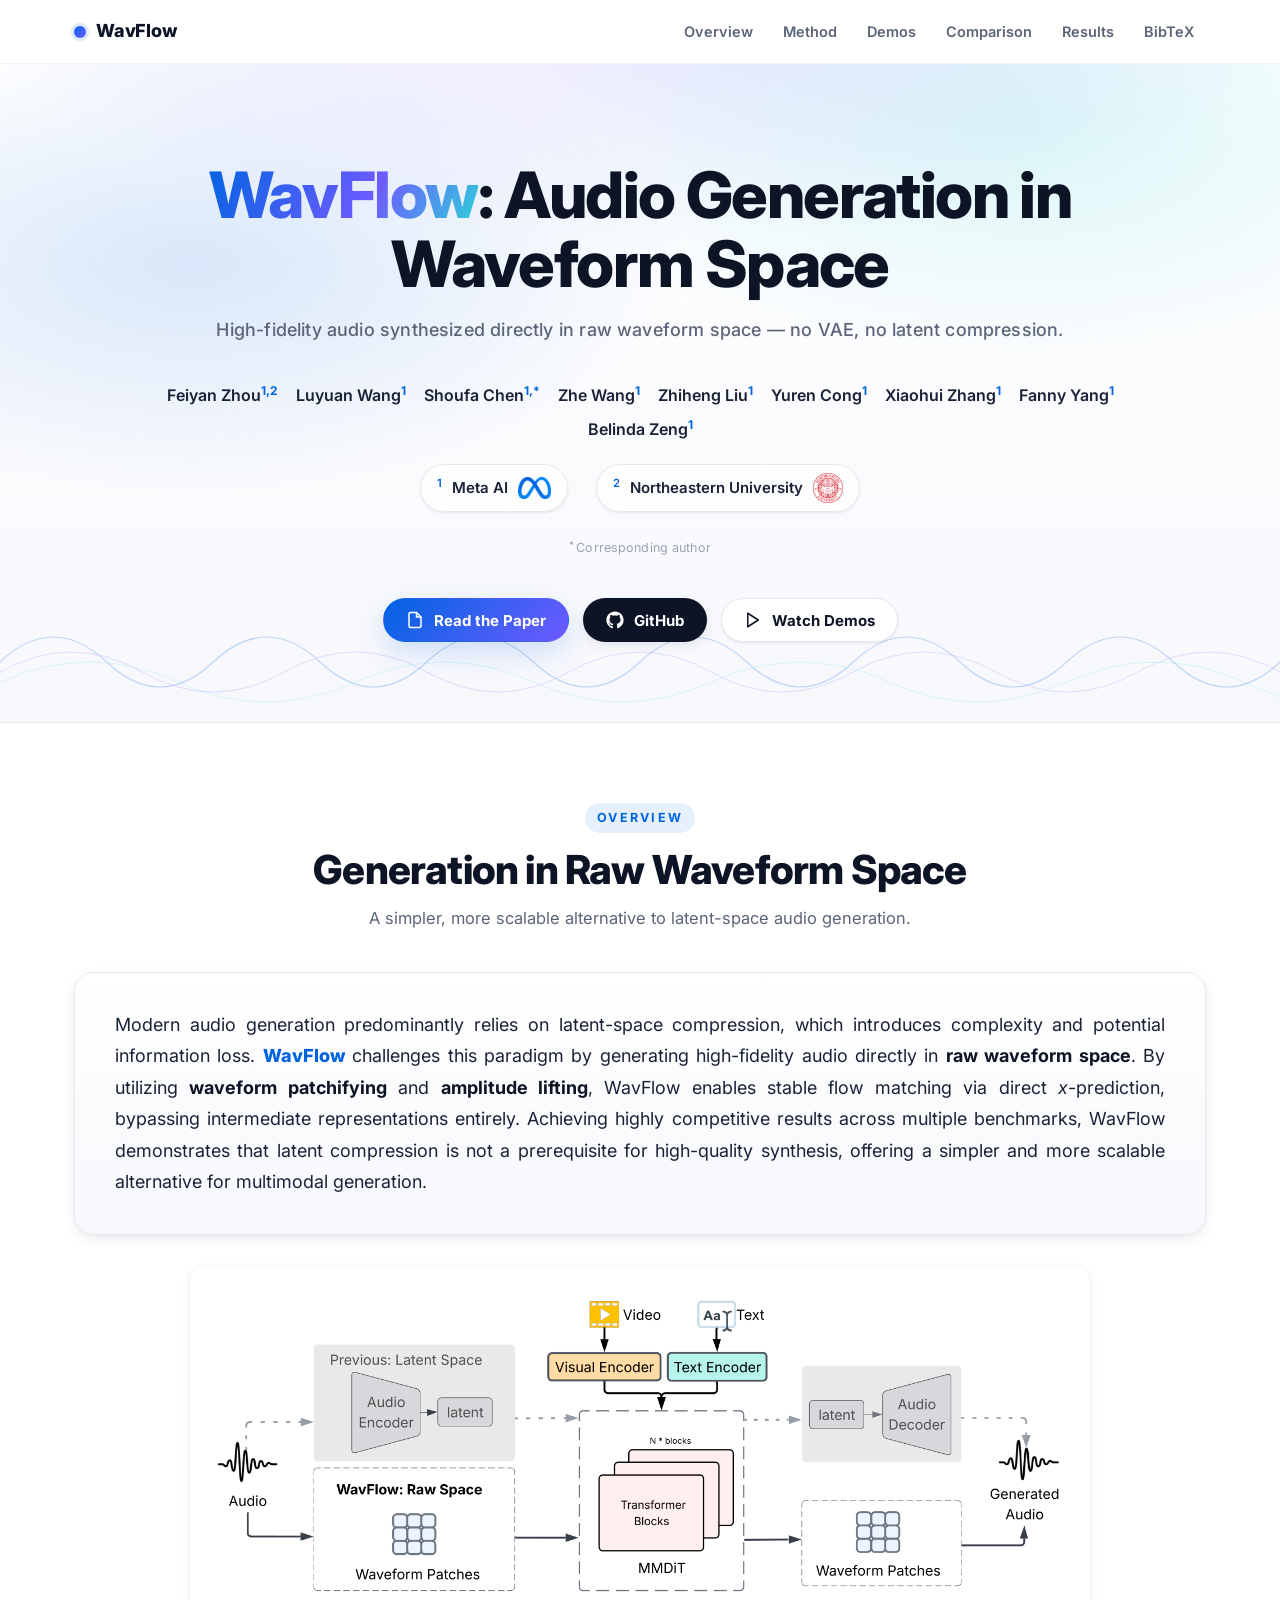
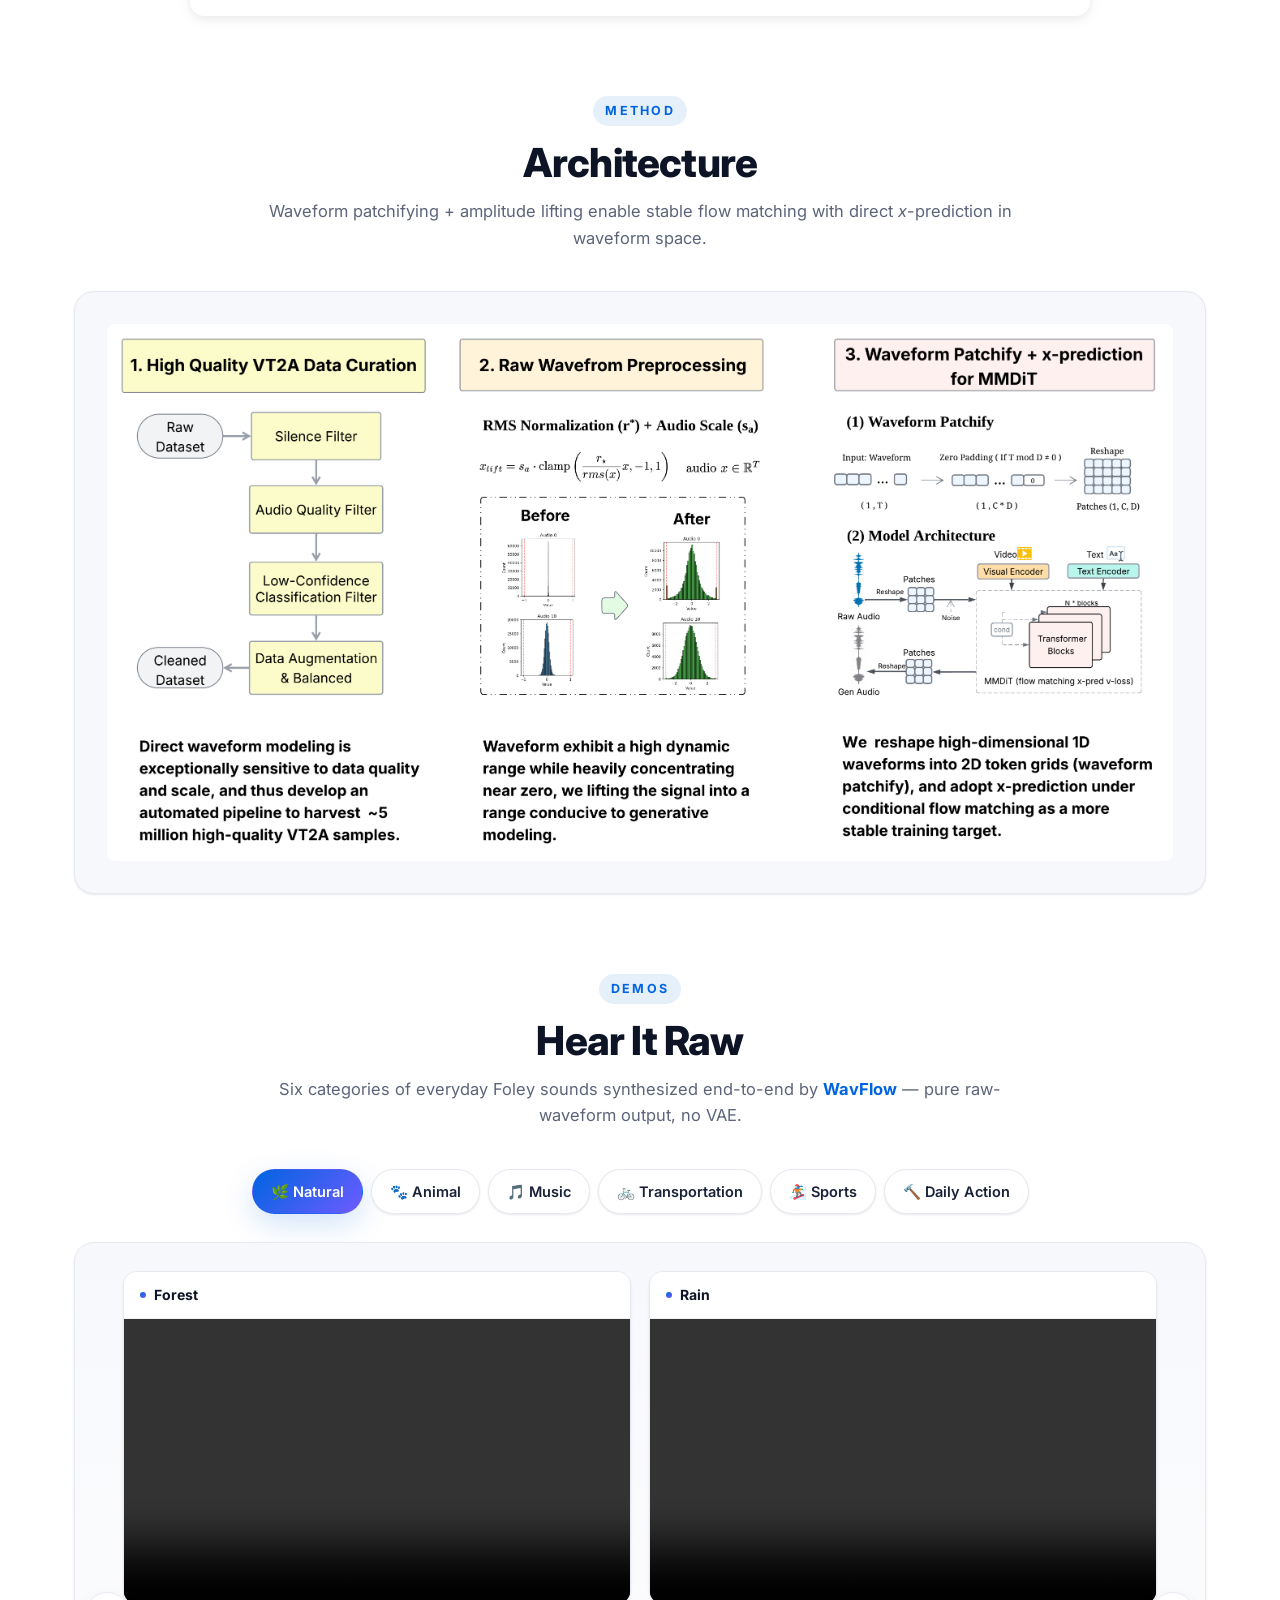
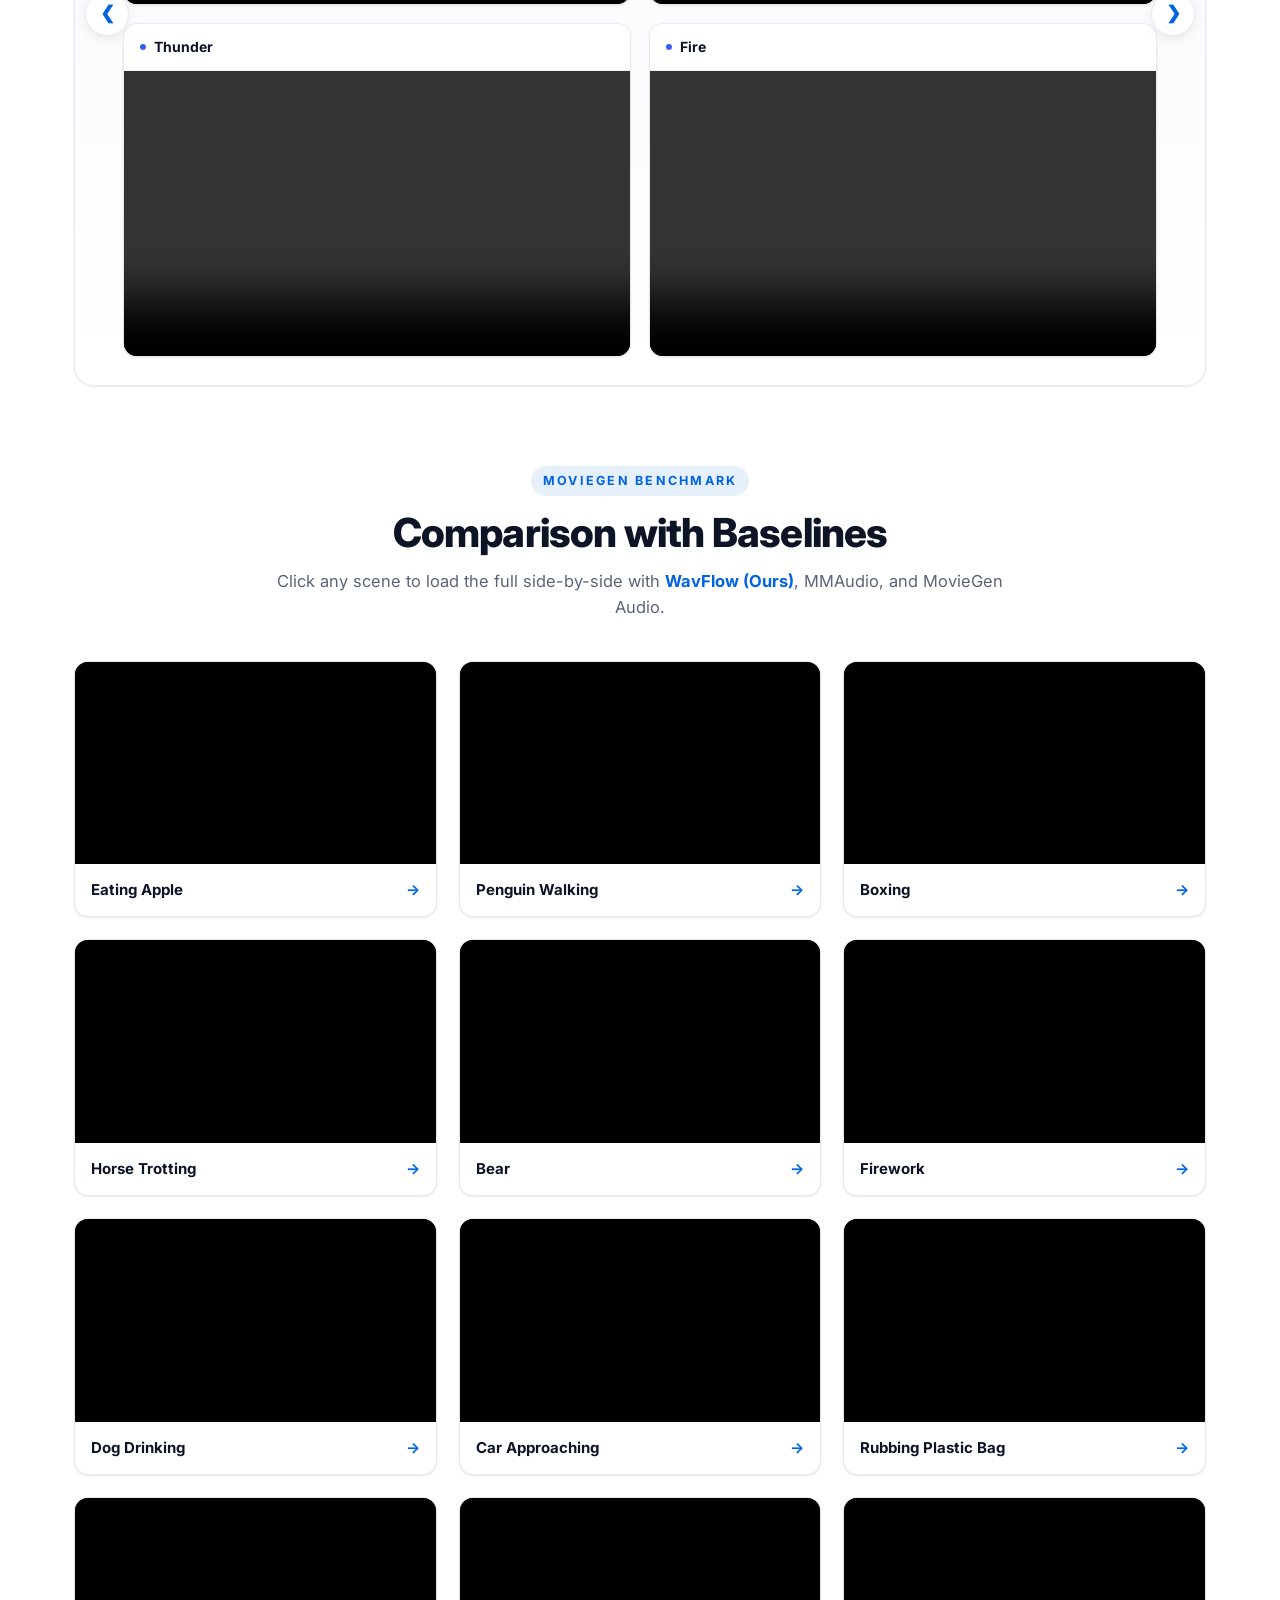
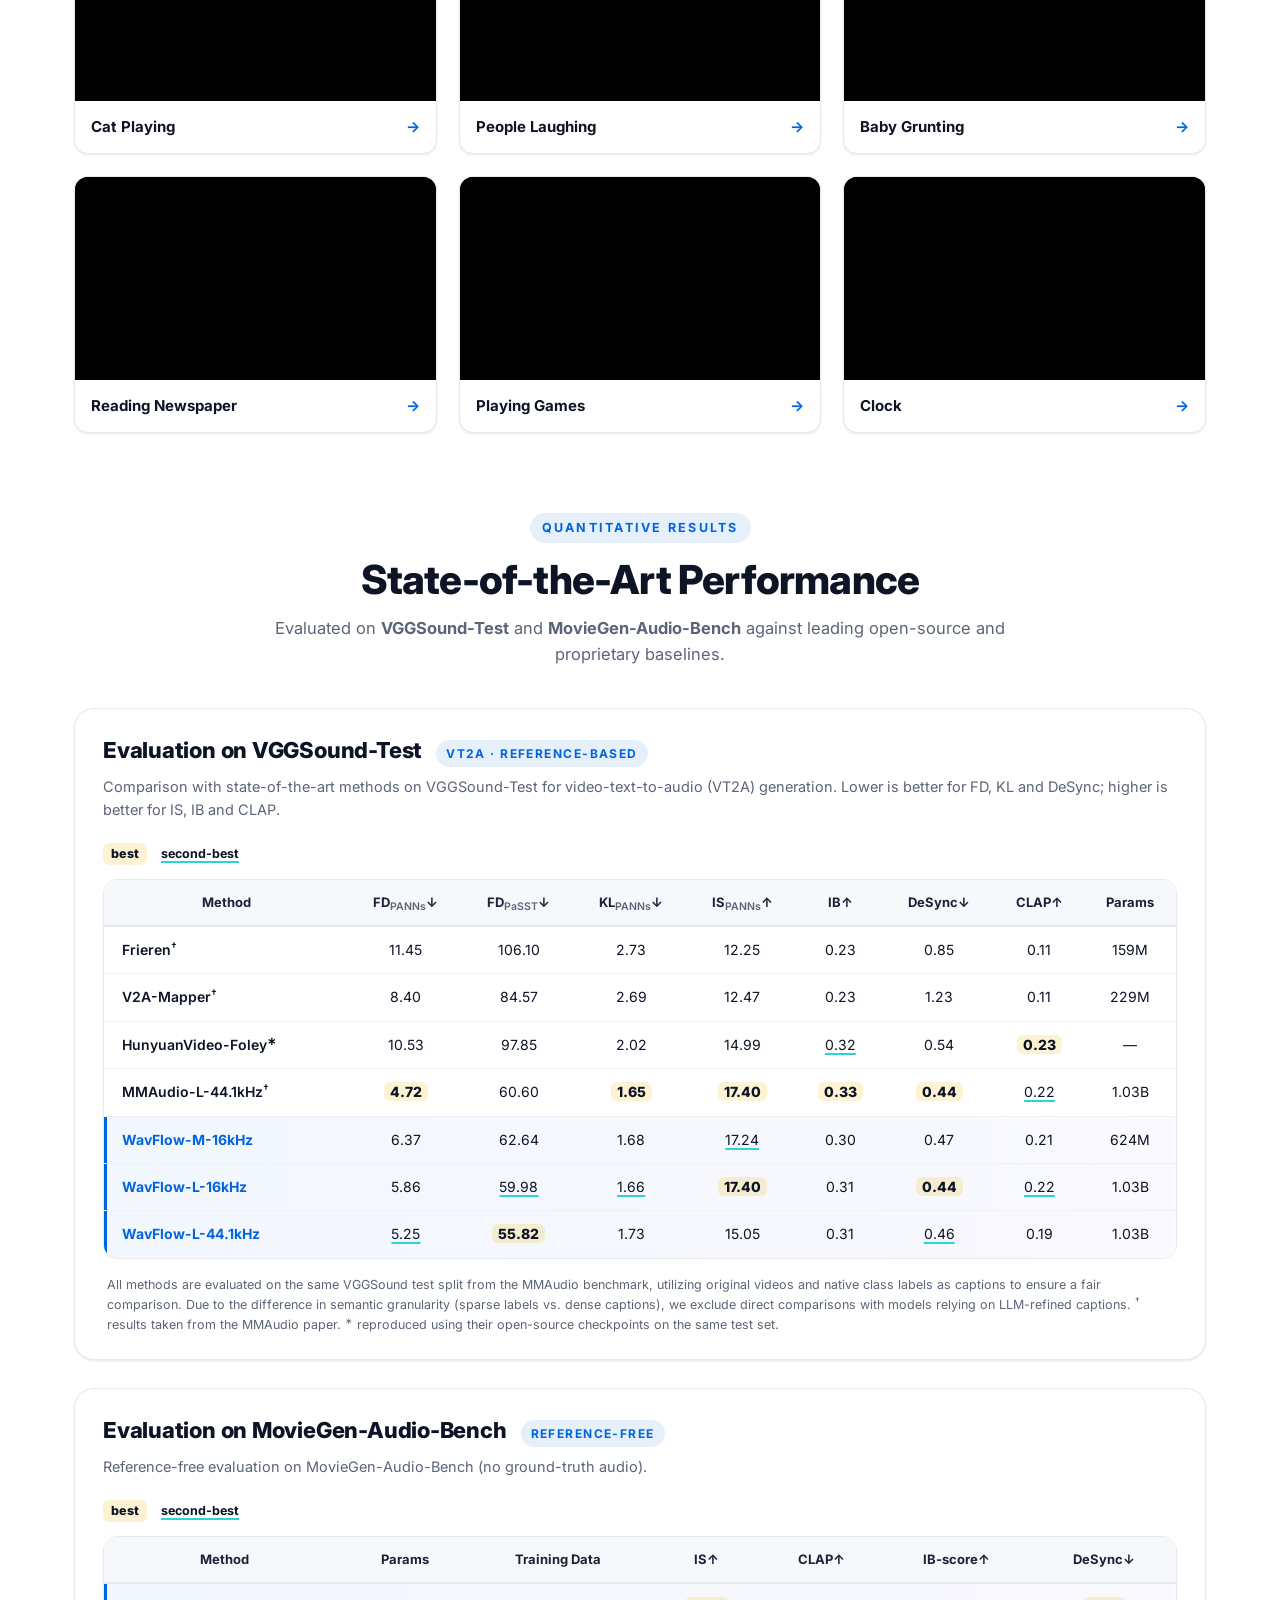
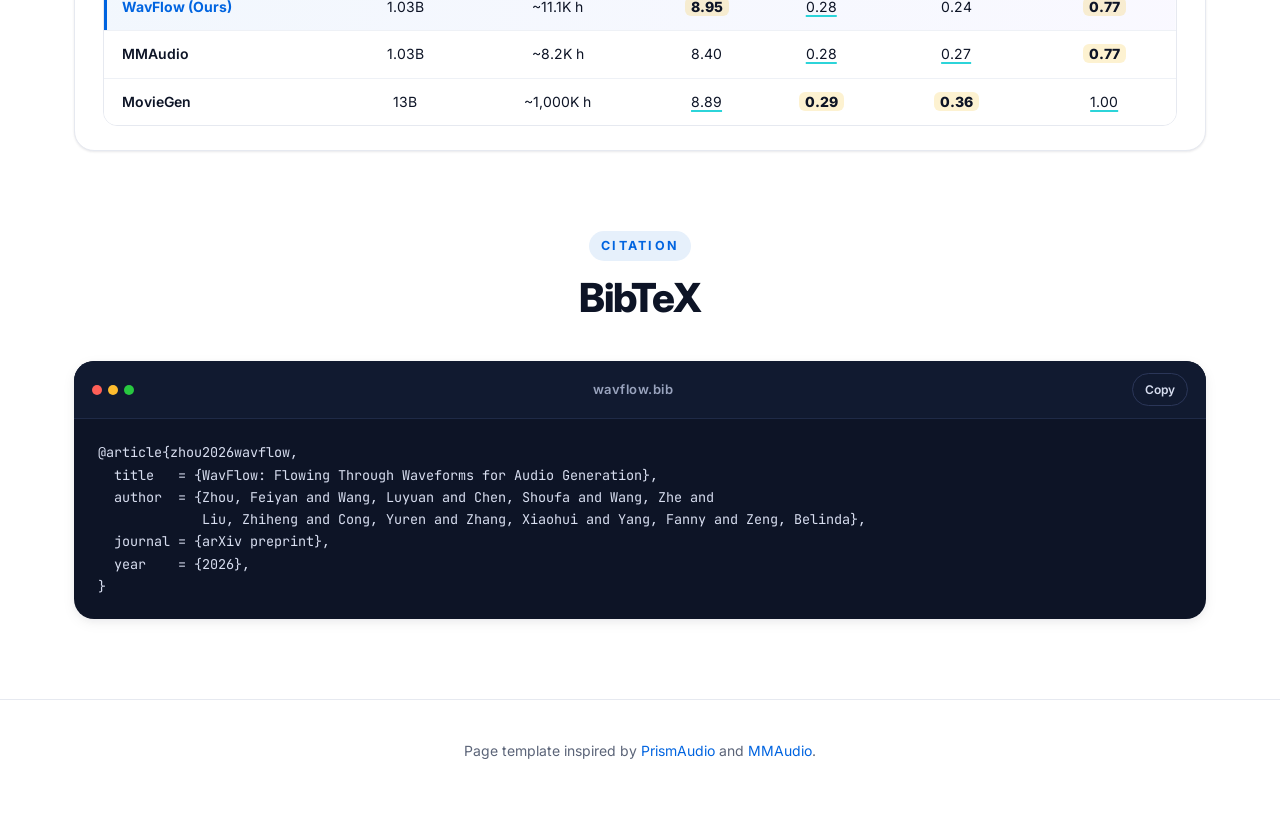
==== commit dbdda7e5: "update webpage link" ====
--- a/index.html
+++ b/index.html
@@ -79,7 +79,7 @@
 
             <!-- CTAs -->
             <div class="link-btns">
-                <a href="#" class="btn btn-primary" target="_blank" rel="noopener">
+                <a href="https://arxiv.org/abs/2605.18749" class="btn btn-primary" target="_blank" rel="noopener">
                     <svg viewBox="0 0 24 24" fill="none" stroke="currentColor" stroke-width="2" stroke-linecap="round" stroke-linejoin="round"><path d="M14 2H6a2 2 0 0 0-2 2v16a2 2 0 0 0 2 2h12a2 2 0 0 0 2-2V8z"/><polyline points="14 2 14 8 20 8"/></svg>
                     Read the Paper
                 </a>
--- a/style.css
+++ b/style.css
@@ -1,64 +1,35 @@
 /**
  * (c) Meta Platforms, Inc. and affiliates. Confidential and proprietary.
- *
- * Dark academic theme — deep slate canvas, parchment-toned typography,
- * antique-gold accents, and classical serif headings for a scholarly feel.
  */
 
-@import url('https://fonts.googleapis.com/css2?family=Cormorant+Garamond:ital,wght@0,400;0,500;0,600;0,700;1,400;1,500&family=EB+Garamond:ital,wght@0,400;0,500;0,600;1,400&display=swap');
-
-/* ============================================================
-   Design tokens — dark academic palette
-   ============================================================ */
-:root {
-    /* Deep slate / charcoal canvas */
-    --bg:           #10141c;   /* page background — near-black slate */
-    --bg-soft:      #161b25;   /* sections, subtle panels */
-    --bg-soft-2:    #1c222e;   /* hover surfaces */
-    --surface:      #1a202c;   /* cards */
-    --surface-2:    #222a38;   /* elevated cards */
-    --surface-3:    #2a3445;   /* highlights */
-
-    /* Hairlines */
-    --line:         rgba(232, 226, 211, 0.10);
-    --line-2:       rgba(232, 226, 211, 0.06);
-    --line-strong:  rgba(232, 226, 211, 0.18);
-
-    /* Parchment-tinted typography */
-    --ink:          #ece7d8;   /* primary — warm off-white, parchment */
-    --ink-2:        #d6d1c2;   /* slightly softer headings/body emphasis */
-    --muted:        #9a9382;   /* secondary, captions */
-    --muted-2:      #6f6a5d;   /* tertiary, footnotes */
-
-    /* Antique-gold + scholarly slate-blue accents */
-    --brand:        #c8a96a;   /* antique gold — primary accent */
-    --brand-700:    #a88a4d;   /* deeper gold for hovers */
-    --brand-50:     rgba(200, 169, 106, 0.10);
-    --accent:       #8aa7c8;   /* muted slate-blue */
-    --accent-2:     #c08c5a;   /* burnished copper */
-
-    /* Status hues (kept readable on dark) */
-    --gold:         #d4b876;
-    --silver:       #b8b3a7;
-
-    /* Compatibility token (used by the brand gradient → now solid gold) */
-
-    /* Shadows tuned for a dark canvas */
-    --shadow-sm:    0 1px 2px rgba(0, 0, 0, 0.35), 0 1px 3px rgba(0, 0, 0, 0.25);
-    --shadow-md:    0 6px 18px rgba(0, 0, 0, 0.40), 0 2px 6px rgba(0, 0, 0, 0.28);
-    --shadow-lg:    0 18px 48px rgba(0, 0, 0, 0.55), 0 6px 16px rgba(0, 0, 0, 0.35);
-    --shadow-glow:  0 10px 30px rgba(200, 169, 106, 0.18);
-
-    --radius-sm:    4px;
-    --radius:       6px;
-    --radius-lg:    10px;
-    --radius-xl:    14px;
-
-    /* Serif type stacks */
-    --font-serif:   'Cormorant Garamond', 'EB Garamond', 'Times New Roman', Georgia, serif;
-    --font-sans:    'Inter', 'Source Sans 3', -apple-system, BlinkMacSystemFont,
-                    'Segoe UI', Roboto, sans-serif;
-    --font-mono:    'JetBrains Mono', ui-monospace, SFMono-Regular, Menlo, Monaco, Consolas, monospace;
+/* ============================================================
+   Design tokens
+   ============================================================ */
+   :root {
+    --brand: #0064E0;
+    --brand-700: #0052b8;
+    --brand-50: #e6f0fb;
+    --accent: #6E5BFF;
+    --accent-2: #2cd4d9;
+    --ink: #0d1426;
+    --ink-2: #1a2238;
+    --muted: #5b6478;
+    --muted-2: #8a93a6;
+    --line: #e6e9f0;
+    --line-2: #eef1f6;
+    --bg: #ffffff;
+    --bg-soft: #f7f8fc;
+    --bg-soft-2: #f1f4fa;
+    --gold: #f5b400;
+    --silver: #b8b8c2;
+    --shadow-sm: 0 1px 2px rgba(15, 23, 42, 0.04), 0 1px 3px rgba(15, 23, 42, 0.06);
+    --shadow-md: 0 4px 14px rgba(15, 23, 42, 0.06), 0 2px 6px rgba(15, 23, 42, 0.04);
+    --shadow-lg: 0 12px 36px rgba(15, 23, 42, 0.10), 0 4px 12px rgba(15, 23, 42, 0.06);
+    --shadow-glow: 0 10px 30px rgba(0, 100, 224, 0.18);
+    --radius-sm: 8px;
+    --radius: 14px;
+    --radius-lg: 20px;
+    --radius-xl: 28px;
 }
 
 /* ============================================================
@@ -66,30 +37,25 @@
    ============================================================ */
 * { box-sizing: border-box; }
 
-html {
-    scroll-behavior: smooth;
-    background: var(--bg);
-}
+html { scroll-behavior: smooth; }
 
 body {
-    font-family: var(--font-sans);
-    font-size: 16.5px;
-    line-height: 1.7;
+    font-family: 'Inter', 'Source Sans 3', -apple-system, BlinkMacSystemFont,
+                 'Segoe UI', Roboto, sans-serif;
+    font-size: 17px;
+    line-height: 1.6;
     color: var(--ink);
     background: var(--bg);
     margin: 0;
     -webkit-font-smoothing: antialiased;
     -moz-osx-font-smoothing: grayscale;
     text-rendering: optimizeLegibility;
-    font-feature-settings: "kern" 1, "liga" 1, "calt" 1;
 }
 
 .container {
     max-width: 1180px;
     padding-left: 24px;
     padding-right: 24px;
-    margin-left: auto;
-    margin-right: auto;
 }
 
 video {
@@ -119,12 +85,6 @@
     margin: 64px 0;
 }
 
-/* Selection */
-::selection {
-    background: rgba(200, 169, 106, 0.30);
-    color: var(--ink);
-}
-
 /* ============================================================
    Top navigation
    ============================================================ */
@@ -134,8 +94,8 @@
     z-index: 50;
     backdrop-filter: saturate(160%) blur(14px);
     -webkit-backdrop-filter: saturate(160%) blur(14px);
-    background: rgba(16, 20, 28, 0.78);
-    border-bottom: 1px solid var(--line);
+    background: rgba(255, 255, 255, 0.78);
+    border-bottom: 1px solid rgba(15, 23, 42, 0.06);
 }
 .topnav__inner {
     max-width: 1180px;
@@ -147,63 +107,60 @@
     gap: 24px;
 }
 .topnav__brand {
-    font-family: var(--font-serif);
-    font-weight: 600;
-    font-size: 22px;
-    letter-spacing: 0.01em;
+    font-weight: 800;
+    font-size: 18px;
+    letter-spacing: -0.01em;
     color: var(--ink) !important;
     display: inline-flex;
     align-items: center;
-    gap: 12px;
+    gap: 10px;
 }
 .topnav__dot {
-    width: 9px;
-    height: 9px;
+    width: 12px;
+    height: 12px;
     border-radius: 50%;
-    background: var(--brand);
-    box-shadow: 0 0 0 3px rgba(200, 169, 106, 0.18);
+    background: linear-gradient(135deg, var(--brand) 0%, var(--accent) 100%);
+    box-shadow: 0 0 0 3px rgba(0, 100, 224, 0.15);
     display: inline-block;
 }
 .topnav__links {
     display: flex;
-    gap: 4px;
+    gap: 6px;
     flex-wrap: wrap;
 }
 .topnav__links a {
     color: var(--muted) !important;
-    font-family: var(--font-sans);
-    font-weight: 500;
-    font-size: 13.5px;
-    letter-spacing: 0.06em;
-    text-transform: uppercase;
+    font-weight: 600;
+    font-size: 14.5px;
     padding: 6px 12px;
-    border-radius: 2px;
-    transition: color 0.15s ease, background 0.15s ease;
+    border-radius: 999px;
+    transition: background 0.15s ease, color 0.15s ease;
 }
 .topnav__links a:hover {
-    color: var(--brand) !important;
-    background: var(--brand-50);
+    color: var(--ink) !important;
+    background: var(--bg-soft);
 }
 @media (max-width: 720px) {
     .topnav__links { display: none; }
 }
 
 /* ============================================================
-   Hero — front matter of a scholarly paper
+   Hero
    ============================================================ */
 .hero {
     position: relative;
     overflow: hidden;
-    padding: 110px 16px 90px;
+    padding: 96px 16px 72px;
     text-align: center;
     background:
-        radial-gradient(1100px 480px at 50% -160px, rgba(200, 169, 106, 0.10) 0%, transparent 60%),
-        radial-gradient(900px 420px at 80% 10%, rgba(138, 167, 200, 0.06) 0%, transparent 55%),
-        linear-gradient(180deg, #131822 0%, #10141c 100%);
+        radial-gradient(1200px 500px at 50% -120px, rgba(110, 91, 255, 0.18) 0%, transparent 60%),
+        radial-gradient(900px 420px at 80% 10%, rgba(44, 212, 217, 0.16) 0%, transparent 55%),
+        radial-gradient(900px 420px at 15% 30%, rgba(0, 100, 224, 0.14) 0%, transparent 55%),
+        linear-gradient(180deg, #ffffff 0%, #f7f8fc 100%);
     border-bottom: 1px solid var(--line);
 }
 
-/* Subtle waveform decoration in muted gold */
+/* Subtle animated waveform decoration */
 .hero__wave {
     position: absolute;
     left: 0;
@@ -211,8 +168,8 @@
     bottom: 0;
     height: 120px;
     pointer-events: none;
-    opacity: 0.35;
-    background-image: url("data:image/svg+xml;utf8,<svg xmlns='http://www.w3.org/2000/svg' viewBox='0 0 1440 120' preserveAspectRatio='none'><path fill='none' stroke='%23c8a96a' stroke-width='1.1' stroke-opacity='0.55' d='M0 60 Q 60 10 120 60 T 240 60 T 360 60 T 480 60 T 600 60 T 720 60 T 840 60 T 960 60 T 1080 60 T 1200 60 T 1320 60 T 1440 60'/><path fill='none' stroke='%238aa7c8' stroke-width='1' stroke-opacity='0.40' d='M0 70 Q 80 30 160 70 T 320 70 T 480 70 T 640 70 T 800 70 T 960 70 T 1120 70 T 1280 70 T 1440 70'/><path fill='none' stroke='%23c08c5a' stroke-width='1' stroke-opacity='0.30' d='M0 80 Q 100 40 200 80 T 400 80 T 600 80 T 800 80 T 1000 80 T 1200 80 T 1400 80 T 1440 80'/></svg>");
+    opacity: 0.55;
+    background-image: url("data:image/svg+xml;utf8,<svg xmlns='http://www.w3.org/2000/svg' viewBox='0 0 1440 120' preserveAspectRatio='none'><path fill='none' stroke='%230064E0' stroke-width='1.2' stroke-opacity='0.45' d='M0 60 Q 60 10 120 60 T 240 60 T 360 60 T 480 60 T 600 60 T 720 60 T 840 60 T 960 60 T 1080 60 T 1200 60 T 1320 60 T 1440 60'/><path fill='none' stroke='%236E5BFF' stroke-width='1' stroke-opacity='0.35' d='M0 70 Q 80 30 160 70 T 320 70 T 480 70 T 640 70 T 800 70 T 960 70 T 1120 70 T 1280 70 T 1440 70'/><path fill='none' stroke='%232cd4d9' stroke-width='1' stroke-opacity='0.30' d='M0 80 Q 100 40 200 80 T 400 80 T 600 80 T 800 80 T 1000 80 T 1200 80 T 1400 80 T 1440 80'/></svg>");
     background-repeat: no-repeat;
     background-size: 100% 100%;
 }
@@ -230,14 +187,13 @@
     gap: 8px;
     padding: 6px 14px;
     border-radius: 999px;
-    font-size: 12.5px;
+    font-size: 13px;
     font-weight: 600;
     color: var(--brand);
-    background: var(--brand-50);
-    border: 1px solid rgba(200, 169, 106, 0.22);
+    background: rgba(0, 100, 224, 0.08);
+    border: 1px solid rgba(0, 100, 224, 0.18);
     margin-bottom: 22px;
-    letter-spacing: 0.10em;
-    text-transform: uppercase;
+    letter-spacing: 0.02em;
 }
 .hero__pill::before {
     content: "";
@@ -245,62 +201,51 @@
     height: 6px;
     border-radius: 50%;
     background: var(--brand);
-    box-shadow: 0 0 0 3px rgba(200, 169, 106, 0.22);
+    box-shadow: 0 0 0 3px rgba(0, 100, 224, 0.2);
 }
 
 .hero__title {
-    font-family: var(--font-serif);
-    font-size: clamp(40px, 6.2vw, 76px);
+    font-size: clamp(34px, 5.4vw, 64px);
+    font-weight: 800;
+    line-height: 1.08;
+    letter-spacing: -0.025em;
+    margin: 0 auto;
+    color: var(--ink);
+    max-width: 1000px;
+}
+.hero__title .grad {
+    background: linear-gradient(120deg, var(--brand) 0%, var(--accent) 60%, var(--accent-2) 100%);
+    -webkit-background-clip: text;
+    background-clip: text;
+    color: transparent;
+}
+
+.hero__tagline {
+    margin-top: 18px;
+    font-size: clamp(15px, 1.6vw, 18px);
+    color: var(--muted);
     font-weight: 500;
-    line-height: 1.08;
-    letter-spacing: 0.005em;
-    margin: 0 auto;
-    color: var(--ink);
-    max-width: 1000px;
-    font-feature-settings: "kern" 1, "liga" 1, "swsh" 1, "calt" 1;
-}
-.hero__title .grad {
-    background: none;
-    -webkit-background-clip: initial;
-    background-clip: initial;
-    color: var(--brand);
-    font-style: italic;
-    font-weight: 600;
     letter-spacing: 0.01em;
-}
-
-.hero__tagline {
-    margin: 22px auto 0;
-    max-width: 760px;
-    font-family: var(--font-serif);
-    font-style: italic;
-    font-size: clamp(16px, 1.8vw, 20px);
-    color: var(--muted);
-    font-weight: 400;
-    letter-spacing: 0.005em;
-    line-height: 1.55;
 }
 
 /* Authors */
 .authors {
-    margin: 44px auto 0;
+    margin: 38px auto 0;
     display: flex;
     flex-wrap: wrap;
     justify-content: center;
-    gap: 6px 20px;
+    gap: 8px 18px;
     max-width: 1000px;
 }
 .author {
-    font-family: var(--font-serif);
-    font-size: 18px;
-    font-weight: 500;
+    font-size: 16px;
+    font-weight: 600;
     color: var(--ink-2);
     white-space: nowrap;
-    letter-spacing: 0.005em;
 }
 .author a {
     color: var(--ink-2) !important;
-    border-bottom: 1px solid transparent;
+    border-bottom: 1px dashed transparent;
     transition: border-color 0.15s ease, color 0.15s ease;
 }
 .author a:hover {
@@ -309,10 +254,7 @@
 }
 .author sup {
     color: var(--brand);
-    font-weight: 600;
-    font-family: var(--font-sans);
-    font-size: 11px;
-    margin-left: 1px;
+    font-weight: 700;
 }
 
 .affiliations {
@@ -320,77 +262,61 @@
     display: flex;
     flex-wrap: wrap;
     justify-content: center;
-    gap: 12px 28px;
+    gap: 14px 28px;
 }
 .affiliation {
     display: inline-flex;
     align-items: center;
     gap: 10px;
-    padding: 6px 14px;
-    background: rgba(232, 226, 211, 0.04);
-    border: 1px solid var(--line);
-    border-radius: 2px;
-    font-family: var(--font-serif);
-    font-size: 16px;
-    font-weight: 500;
+    padding: 8px 16px;
+    background: rgba(255, 255, 255, 0.7);
+    border: 1px solid var(--line);
+    border-radius: 999px;
+    font-size: 15px;
+    font-weight: 600;
     color: var(--ink-2);
-    font-style: italic;
-}
-.affiliation sup {
-    color: var(--brand);
-    font-family: var(--font-sans);
-    font-style: normal;
-    font-weight: 600;
-    font-size: 11px;
-}
+    box-shadow: var(--shadow-sm);
+}
+.affiliation sup { color: var(--brand); }
 .affiliation-logo {
     height: 22px;
     width: auto;
     object-fit: contain;
-    filter: brightness(0) invert(0.92) sepia(0.10);
-    opacity: 0.85;
 }
 .affiliation-logo--lg { height: 30px; }
 
 .corresponding-author {
-    margin: 24px 0 0;
+    margin: 26px 0 0;
     text-align: center;
-    font-family: var(--font-serif);
-    font-style: italic;
-    font-size: 13.5px;
+    font-size: 12.5px;
     font-weight: 400;
     letter-spacing: 0.01em;
     color: var(--muted-2);
+    opacity: 0.85;
 }
 .corresponding-author sup {
     color: var(--muted-2);
-    font-family: var(--font-sans);
-    font-style: normal;
     font-weight: 500;
     margin-right: 2px;
-    font-size: 11px;
-}
-
-/* CTA buttons — flat, scholarly */
+}
+
+/* CTA buttons */
 .link-btns {
     display: flex;
     flex-wrap: wrap;
     justify-content: center;
-    gap: 12px;
+    gap: 14px;
     margin: 40px 0 8px;
 }
 .btn {
     display: inline-flex;
     align-items: center;
     gap: 10px;
-    padding: 11px 22px;
-    border-radius: 2px;
-    font-family: var(--font-sans);
-    font-weight: 600;
-    font-size: 13.5px;
+    padding: 12px 22px;
+    border-radius: 999px;
+    font-weight: 700;
+    font-size: 15px;
     line-height: 1;
-    letter-spacing: 0.08em;
-    text-transform: uppercase;
     text-decoration: none !important;
     border: 1px solid transparent;
     cursor: pointer;
@@ -398,41 +324,38 @@
     white-space: nowrap;
 }
 .btn:hover { transform: translateY(-1px); }
-
 .btn-primary {
-    background: var(--brand);
-    color: #15110a !important;
-    border-color: var(--brand);
+    background: linear-gradient(135deg, var(--brand) 0%, var(--accent) 100%);
+    color: #fff !important;
+    box-shadow: var(--shadow-glow);
+}
+.btn-primary:hover {
+    box-shadow: 0 14px 38px rgba(0, 100, 224, 0.28);
+    color: #fff !important;
+}
+.btn-ghost {
+    background: #fff;
+    color: var(--ink) !important;
+    border-color: var(--line);
     box-shadow: var(--shadow-sm);
 }
-.btn-primary:hover {
-    background: var(--brand-700);
-    border-color: var(--brand-700);
-    color: #15110a !important;
-    box-shadow: var(--shadow-glow);
-}
-.btn-ghost {
-    background: transparent;
+.btn-ghost:hover {
+    border-color: var(--ink);
     color: var(--ink) !important;
-    border-color: var(--line-strong);
-}
-.btn-ghost:hover {
-    border-color: var(--brand);
-    color: var(--brand) !important;
+    box-shadow: var(--shadow-md);
 }
 .btn-dark {
-    background: var(--surface-2);
-    color: var(--ink) !important;
-    border-color: var(--line-strong);
+    background: var(--ink);
+    color: #fff !important;
+    box-shadow: var(--shadow-md);
 }
 .btn-dark:hover {
-    background: var(--surface-3);
-    color: var(--ink) !important;
-    border-color: var(--brand);
+    background: #000;
+    color: #fff !important;
 }
 .btn svg {
-    width: 17px;
-    height: 17px;
+    width: 18px;
+    height: 18px;
     flex-shrink: 0;
 }
 
@@ -440,7 +363,7 @@
    Sections
    ============================================================ */
 section {
-    padding: 96px 0;
+    padding: 80px 0;
 }
 section + section {
     padding-top: 0;
@@ -448,101 +371,59 @@
 
 .section-eyebrow {
     display: inline-block;
-    font-family: var(--font-sans);
-    font-size: 11.5px;
-    font-weight: 600;
-    letter-spacing: 0.30em;
+    font-size: 12.5px;
+    font-weight: 700;
+    letter-spacing: 0.18em;
     text-transform: uppercase;
     color: var(--brand);
-    background: transparent;
-    padding: 0;
-    border-radius: 0;
-    margin-bottom: 18px;
-    position: relative;
-}
-.section-eyebrow::before,
-.section-eyebrow::after {
-    content: "";
-    display: inline-block;
-    width: 22px;
-    height: 1px;
-    background: var(--brand);
-    vertical-align: middle;
-    opacity: 0.55;
-    margin: 0 10px 3px;
+    background: var(--brand-50);
+    padding: 5px 12px;
+    border-radius: 999px;
+    margin-bottom: 14px;
 }
 .section-title {
-    font-family: var(--font-serif);
-    font-size: clamp(32px, 3.8vw, 46px);
-    font-weight: 500;
-    letter-spacing: 0.005em;
-    margin: 0 0 14px;
-    color: var(--ink);
-    line-height: 1.2;
+    font-size: clamp(28px, 3.2vw, 40px);
+    font-weight: 800;
+    letter-spacing: -0.02em;
+    margin: 0 0 12px;
+    color: var(--ink);
+    line-height: 1.15;
 }
 .section-subtitle {
-    font-family: var(--font-serif);
-    font-style: italic;
-    font-size: 17px;
+    font-size: 16.5px;
     color: var(--muted);
     max-width: 760px;
     margin: 0 auto;
     line-height: 1.6;
 }
-.section-head {
-    text-align: center;
-    margin-bottom: 48px;
-}
-
-/* Abstract / overview — styled like the opening of a journal article */
+.section-head { text-align: center; margin-bottom: 40px; }
+
+/* Abstract / overview */
 .abstract-card {
-    background: var(--surface);
-    border: 1px solid var(--line);
-    border-left: 3px solid var(--brand);
-    border-radius: var(--radius);
-    padding: 38px 44px;
+    background: linear-gradient(180deg, #ffffff 0%, var(--bg-soft) 100%);
+    border: 1px solid var(--line);
+    border-radius: var(--radius-lg);
+    padding: 36px 40px;
     box-shadow: var(--shadow-md);
-    position: relative;
-}
-.abstract-card::before {
-    content: "Abstract";
-    position: absolute;
-    top: -10px;
-    left: 32px;
-    background: var(--bg);
-    padding: 0 10px;
-    font-family: var(--font-serif);
-    font-style: italic;
-    font-size: 14px;
-    font-weight: 600;
-    letter-spacing: 0.08em;
-    color: var(--brand);
-    text-transform: uppercase;
 }
 .abstract-card p {
-    font-family: var(--font-serif);
-    font-size: 19px;
+    font-size: 18px;
     line-height: 1.75;
     color: var(--ink-2);
     margin: 0;
     text-align: justify;
     text-justify: inter-word;
-    hyphens: auto;
 }
 .abstract-card p b {
     color: var(--ink);
-    font-weight: 600;
-}
-.abstract-card p i {
-    color: var(--accent);
+    font-weight: 700;
 }
 .abstract-card .metablue {
-    font-weight: 600;
-    color: var(--brand);
+    font-weight: 800;
 }
 
 .overview-figure-wrap {
-    margin-top: 36px;
+    margin-top: 32px;
     text-align: center;
 }
 .overview-figure {
@@ -551,16 +432,14 @@
     height: auto;
     border-radius: var(--radius);
     box-shadow: var(--shadow-md);
-    background: var(--surface);
-    border: 1px solid var(--line);
-    padding: 12px;
+    background: #fff;
 }
 
 /* Method figure */
 .method-figure-wrap {
-    background: var(--surface);
-    border: 1px solid var(--line);
-    border-radius: var(--radius);
+    background: var(--bg-soft);
+    border: 1px solid var(--line);
+    border-radius: var(--radius-lg);
     padding: 32px;
     text-align: center;
     box-shadow: var(--shadow-sm);
@@ -572,60 +451,55 @@
 }
 
 /* ============================================================
-   Demos — restrained tabs + sliding panels
+   Demos — modern tab pills + sliding panels
    ============================================================ */
 .tab-nav {
     display: flex;
     flex-wrap: wrap;
-    gap: 0;
+    gap: 8px;
     justify-content: center;
-    margin: 0 auto 32px;
-    border-bottom: 1px solid var(--line);
+    margin: 0 auto 28px;
 }
 .tab-btn {
-    padding: 12px 22px;
-    border: none;
-    background: transparent;
-    border-radius: 0;
-    font-family: var(--font-sans);
-    font-size: 13.5px;
+    padding: 10px 18px;
+    border: 1px solid var(--line);
+    background: #fff;
+    border-radius: 999px;
+    font-size: 14.5px;
     font-weight: 600;
-    letter-spacing: 0.06em;
-    color: var(--muted);
+    color: var(--ink-2);
     cursor: pointer;
-    transition: color 0.18s ease, border-color 0.18s ease;
+    transition: all 0.18s ease;
     white-space: nowrap;
-    border-bottom: 2px solid transparent;
-    margin-bottom: -1px;
-    box-shadow: none;
+    box-shadow: var(--shadow-sm);
 }
 .tab-btn:hover {
-    color: var(--ink);
-    border-bottom-color: var(--line-strong);
-    background: transparent;
-    transform: none;
+    border-color: var(--brand);
+    color: var(--brand);
+    background: var(--brand-50);
+    transform: translateY(-1px);
 }
 .tab-btn.active {
-    background: transparent;
-    color: var(--brand);
-    border-bottom-color: var(--brand);
-    box-shadow: none;
+    background: linear-gradient(135deg, var(--brand) 0%, var(--accent) 100%);
+    border-color: transparent;
+    color: #fff;
+    box-shadow: var(--shadow-glow);
 }
 
 .slider-viewport {
     position: relative;
     overflow: hidden;
     border-radius: var(--radius-lg);
-    background: var(--surface);
-    border: 1px solid var(--line);
-    padding: 30px 18px;
+    background: linear-gradient(180deg, var(--bg-soft) 0%, #ffffff 100%);
+    border: 1px solid var(--line);
+    padding: 28px 16px;
     box-shadow: var(--shadow-sm);
 }
 
 .slider-track {
     display: flex;
     width: 100%;
-    transition: transform 0.55s cubic-bezier(0.22, 0.61, 0.36, 1);
+    transition: transform 0.5s cubic-bezier(0.22, 0.61, 0.36, 1);
     will-change: transform;
 }
 
@@ -638,45 +512,42 @@
 .demo-grid {
     display: grid;
     grid-template-columns: repeat(2, 1fr);
-    gap: 20px;
+    gap: 18px;
 }
 @media (max-width: 720px) {
     .demo-grid { grid-template-columns: 1fr; }
 }
 .demo-card {
-    background: var(--surface-2);
+    background: #fff;
     border: 1px solid var(--line);
     border-radius: var(--radius);
     overflow: hidden;
     box-shadow: var(--shadow-sm);
-    transition: transform 0.2s ease, box-shadow 0.2s ease, border-color 0.2s ease;
+    transition: transform 0.2s ease, box-shadow 0.2s ease;
 }
 .demo-card:hover {
     transform: translateY(-2px);
     box-shadow: var(--shadow-md);
-    border-color: rgba(200, 169, 106, 0.35);
 }
 .demo-card .video-header {
-    background: var(--surface-2);
+    background: #fff;
     color: var(--ink);
     text-align: left;
-    font-family: var(--font-serif);
-    font-size: 16px;
-    font-weight: 600;
-    font-style: italic;
-    padding: 12px 18px;
-    border-bottom: 1px solid var(--line);
-    letter-spacing: 0.005em;
-    display: flex;
-    align-items: center;
-    gap: 10px;
+    font-size: 14px;
+    font-weight: 700;
+    padding: 12px 16px;
+    border-bottom: 1px solid var(--line-2);
+    letter-spacing: -0.005em;
+    display: flex;
+    align-items: center;
+    gap: 8px;
 }
 .demo-card .video-header::before {
     content: "";
-    width: 5px;
-    height: 5px;
+    width: 6px;
+    height: 6px;
     border-radius: 50%;
-    background: var(--brand);
+    background: linear-gradient(135deg, var(--brand) 0%, var(--accent) 100%);
 }
 .demo-card video {
     border-radius: 0;
@@ -689,25 +560,25 @@
     top: 50%;
     transform: translateY(-50%);
     z-index: 5;
-    width: 42px;
-    height: 42px;
+    width: 44px;
+    height: 44px;
     border-radius: 50%;
-    border: 1px solid var(--line-strong);
-    background: rgba(26, 32, 44, 0.95);
+    border: 1px solid var(--line);
+    background: rgba(255, 255, 255, 0.95);
     color: var(--brand);
-    font-size: 16px;
+    font-size: 18px;
     font-weight: 700;
     cursor: pointer;
     box-shadow: var(--shadow-md);
-    transition: background 0.15s ease, transform 0.15s ease, color 0.15s ease, border-color 0.15s ease;
+    transition: background 0.15s ease, transform 0.15s ease, color 0.15s ease;
     display: inline-flex;
     align-items: center;
     justify-content: center;
 }
 .slider-arrow:hover {
-    background: var(--brand);
-    color: #15110a;
-    border-color: var(--brand);
+    background: linear-gradient(135deg, var(--brand) 0%, var(--accent) 100%);
+    color: #fff;
+    border-color: transparent;
     transform: translateY(-50%) scale(1.06);
 }
 .slider-prev { left: 10px; }
@@ -729,7 +600,7 @@
 }
 
 .benchmark-card {
-    background: var(--surface);
+    background: #fff;
     border: 1px solid var(--line);
     border-radius: var(--radius);
     box-shadow: var(--shadow-sm);
@@ -752,10 +623,10 @@
 .benchmark-card:hover {
     transform: translateY(-4px);
     box-shadow: var(--shadow-lg);
-    border-color: rgba(200, 169, 106, 0.45);
+    border-color: rgba(0, 100, 224, 0.3);
 }
 .benchmark-card:hover::after {
-    box-shadow: inset 0 0 0 1px rgba(200, 169, 106, 0.30);
+    box-shadow: inset 0 0 0 1px rgba(0, 100, 224, 0.25);
 }
 
 .card-video-wrap {
@@ -772,9 +643,9 @@
     display: flex;
     align-items: center;
     justify-content: center;
-    color: var(--brand);
-    font-size: 24px;
-    background: rgba(16, 20, 28, 0.45);
+    color: rgba(255, 255, 255, 0.9);
+    font-size: 26px;
+    background: rgba(0, 0, 0, 0.18);
     opacity: 0;
     transition: opacity 0.2s ease;
     pointer-events: none;
@@ -790,23 +661,20 @@
 }
 
 .card-label {
-    padding: 14px 18px;
+    padding: 14px 16px;
     text-align: left;
-    font-family: var(--font-serif);
-    font-size: 17px;
-    font-weight: 500;
+    font-size: 15px;
+    font-weight: 700;
     color: var(--ink);
     display: flex;
     align-items: center;
     justify-content: space-between;
     gap: 8px;
-    letter-spacing: 0.005em;
 }
 .card-label::after {
     content: "→";
     color: var(--brand);
-    font-weight: 400;
-    font-size: 16px;
+    font-weight: 700;
     transition: transform 0.2s ease;
 }
 .benchmark-card:hover .card-label::after { transform: translateX(4px); }
@@ -819,21 +687,21 @@
     top: 50%;
     left: 50%;
     transform: translate(-50%, -50%);
-    border: 1px solid var(--line-strong);
+    border: none;
     border-radius: var(--radius-lg);
-    box-shadow: 0 40px 100px rgba(0, 0, 0, 0.65);
+    box-shadow: 0 30px 80px rgba(13, 20, 38, 0.35);
     max-width: 1180px;
     width: calc(100% - 32px);
     max-height: calc(100vh - 64px);
     overflow-y: auto;
-    padding: 36px 36px 40px;
-    background: var(--surface);
+    padding: 32px 32px 36px;
+    background: #fff;
     color: var(--ink);
 }
 .benchmark-dialog::backdrop {
-    background: rgba(7, 9, 13, 0.75);
-    backdrop-filter: blur(6px);
-    -webkit-backdrop-filter: blur(6px);
+    background: rgba(13, 20, 38, 0.55);
+    backdrop-filter: blur(4px);
+    -webkit-backdrop-filter: blur(4px);
 }
 
 .modal-close-form {
@@ -845,8 +713,8 @@
 .modal-close {
     width: 36px;
     height: 36px;
-    border: 1px solid var(--line-strong);
-    background: var(--surface-2);
+    border: 1px solid var(--line);
+    background: #fff;
     color: var(--muted);
     font-size: 22px;
     line-height: 1;
@@ -858,26 +726,23 @@
     justify-content: center;
 }
 .modal-close:hover {
-    background: var(--brand);
-    color: #15110a;
-    border-color: var(--brand);
+    background: var(--ink);
+    color: #fff;
+    border-color: var(--ink);
 }
 
 .modal-title {
-    font-family: var(--font-serif);
-    font-size: 30px;
-    font-weight: 500;
+    font-size: 26px;
+    font-weight: 800;
     margin: 0 0 8px 0;
     text-align: left;
-    letter-spacing: 0.005em;
-    color: var(--ink);
+    letter-spacing: -0.01em;
 }
 .modal-eyebrow {
     color: var(--brand);
-    font-family: var(--font-sans);
-    font-size: 11.5px;
-    font-weight: 600;
-    letter-spacing: 0.22em;
+    font-size: 12.5px;
+    font-weight: 700;
+    letter-spacing: 0.18em;
     text-transform: uppercase;
 }
 .modal-divider {
@@ -887,13 +752,12 @@
 }
 .modal-subhead {
     text-align: left;
-    font-family: var(--font-sans);
-    font-size: 12px;
-    font-weight: 600;
+    font-size: 15px;
+    font-weight: 700;
     color: var(--muted);
     margin: 0 0 16px 0;
     text-transform: uppercase;
-    letter-spacing: 0.18em;
+    letter-spacing: 0.12em;
 }
 
 .compare-grid {
@@ -905,39 +769,36 @@
     .compare-grid { grid-template-columns: 1fr; }
 }
 .compare-cell {
-    background: var(--surface-2);
+    background: #fff;
     border: 1px solid var(--line);
     border-radius: var(--radius);
     overflow: hidden;
     box-shadow: var(--shadow-sm);
 }
 .compare-cell .video-header {
-    background: var(--surface-2);
+    background: #fff;
     text-align: left;
-    font-family: var(--font-serif);
-    font-size: 15px;
-    font-weight: 600;
-    font-style: italic;
-    padding: 12px 16px;
-    border-bottom: 1px solid var(--line);
+    font-size: 14px;
+    font-weight: 700;
+    padding: 12px 14px;
+    border-bottom: 1px solid var(--line-2);
     color: var(--ink);
     display: flex;
     align-items: center;
     gap: 8px;
 }
 .compare-cell.is-ours .video-header {
-    background: rgba(200, 169, 106, 0.10);
+    background: linear-gradient(135deg, rgba(0, 100, 224, 0.08), rgba(110, 91, 255, 0.06));
     color: var(--brand);
 }
 .compare-cell.is-ours .video-header::before {
     content: "★";
     color: var(--brand);
     font-size: 12px;
-    font-style: normal;
 }
 .compare-cell.is-ours {
-    border-color: rgba(200, 169, 106, 0.45);
-    box-shadow: 0 6px 22px rgba(200, 169, 106, 0.10);
+    border-color: rgba(0, 100, 224, 0.35);
+    box-shadow: 0 6px 20px rgba(0, 100, 224, 0.10);
 }
 .compare-cell video {
     aspect-ratio: 16 / 9;
@@ -946,149 +807,129 @@
 }
 
 /* ============================================================
-   Quantitative results — typeset like journal tables
+   Quantitative results tables
    ============================================================ */
 .results-card {
-    background: var(--surface);
+    background: #fff;
     border: 1px solid var(--line);
     border-radius: var(--radius-lg);
-    padding: 32px 32px 26px;
+    padding: 28px 28px 24px;
     box-shadow: var(--shadow-sm);
 }
-.results-card + .results-card { margin-top: 32px; }
+.results-card + .results-card { margin-top: 28px; }
 
 .results-card-head {
     display: flex;
     align-items: baseline;
     gap: 14px;
     flex-wrap: wrap;
-    margin-bottom: 10px;
+    margin-bottom: 8px;
 }
 .results-subtitle {
-    font-family: var(--font-serif);
-    color: var(--ink);
-    font-weight: 500;
-    font-size: 24px;
+    color: var(--ink);
+    font-weight: 800;
+    font-size: 22px;
     margin: 0;
-    letter-spacing: 0.005em;
+    letter-spacing: -0.01em;
 }
 .results-tag {
-    font-family: var(--font-sans);
-    font-size: 11px;
-    font-weight: 600;
-    letter-spacing: 0.20em;
+    font-size: 12px;
+    font-weight: 700;
+    letter-spacing: 0.12em;
     text-transform: uppercase;
     color: var(--brand);
     background: var(--brand-50);
     padding: 4px 10px;
-    border-radius: 2px;
-    border: 1px solid rgba(200, 169, 106, 0.25);
+    border-radius: 999px;
 }
 .results-caption {
-    font-family: var(--font-serif);
-    font-style: italic;
-    font-size: 15.5px;
+    font-size: 14.5px;
     color: var(--muted);
-    margin: 8px 0 20px 0;
-    line-height: 1.65;
+    margin: 6px 0 18px 0;
+    line-height: 1.6;
 }
 
 .results-table-wrap {
     overflow-x: auto;
     border-radius: var(--radius);
     border: 1px solid var(--line);
-    background: var(--bg);
 }
 .results-table {
     width: 100%;
     border-collapse: collapse;
-    font-family: var(--font-sans);
     font-size: 14px;
-    background: transparent;
-    color: var(--ink);
-    font-variant-numeric: tabular-nums;
+    background: #fff;
 }
 .results-table th,
 .results-table td {
-    padding: 13px 10px;
+    padding: 12px 10px;
     text-align: center;
     border: none;
     border-bottom: 1px solid var(--line-2);
 }
 .results-table thead th {
-    background: var(--surface-2);
+    background: var(--bg-soft);
     color: var(--ink-2);
-    font-weight: 600;
-    font-size: 12.5px;
-    letter-spacing: 0.04em;
-    border-bottom: 1px solid var(--line-strong);
-    border-top: 1px solid var(--line-strong);
+    font-weight: 700;
+    font-size: 13px;
+    border-bottom: 2px solid var(--line);
     white-space: nowrap;
     position: sticky;
     top: 0;
 }
 .results-table thead th sub {
     font-size: 10.5px;
-    font-weight: 500;
+    font-weight: 600;
     color: var(--muted);
 }
 .results-table td.method {
     text-align: left;
-    padding-left: 20px;
+    padding-left: 18px;
     white-space: nowrap;
-    font-family: var(--font-serif);
-    font-size: 15.5px;
-    font-weight: 500;
-    color: var(--ink);
-    letter-spacing: 0.005em;
+    font-weight: 600;
+    color: var(--ink);
 }
 .results-table tbody tr:last-child td { border-bottom: none; }
 .results-table tbody tr:hover { background: var(--bg-soft-2); }
 
 .results-table tbody tr.ours-row {
-    background: rgba(200, 169, 106, 0.06);
+    background: linear-gradient(90deg, rgba(0, 100, 224, 0.05), rgba(110, 91, 255, 0.04));
     position: relative;
 }
 .results-table tbody tr.ours-row td.method {
     box-shadow: inset 3px 0 0 var(--brand);
-    color: var(--brand);
 }
 .results-table tbody tr.ours-row:hover {
-    background: rgba(200, 169, 106, 0.10);
+    background: linear-gradient(90deg, rgba(0, 100, 224, 0.09), rgba(110, 91, 255, 0.06));
 }
 
 .results-table b {
-    font-family: var(--font-sans);
-    font-weight: 700;
-    color: var(--ink);
-    background: rgba(200, 169, 106, 0.22);
+    font-weight: 800;
+    color: var(--ink);
+    background: rgba(245, 180, 0, 0.18);
     padding: 1px 6px;
-    border-radius: 3px;
+    border-radius: 6px;
 }
 .results-table u {
     text-decoration: underline;
     text-underline-offset: 3px;
-    text-decoration-color: var(--accent);
+    text-decoration-color: var(--accent-2);
     text-decoration-thickness: 2px;
-    color: var(--ink);
 }
 
 .results-footnote {
-    margin: 18px 4px 0 4px;
-    font-family: var(--font-serif);
-    font-style: italic;
-    font-size: 13.5px;
+    margin: 16px 4px 0 4px;
+    font-size: 12.5px;
     color: var(--muted);
-    line-height: 1.65;
+    line-height: 1.6;
 }
 
 .legend {
     display: inline-flex;
     align-items: center;
-    gap: 18px;
+    gap: 14px;
     flex-wrap: wrap;
     margin-bottom: 14px;
-    font-family: var(--font-sans);
     font-size: 12.5px;
     color: var(--muted);
 }
@@ -1096,29 +937,28 @@
 .legend-best {
     display: inline-block;
     padding: 1px 8px;
-    border-radius: 3px;
-    background: rgba(200, 169, 106, 0.22);
-    font-weight: 700;
+    border-radius: 6px;
+    background: rgba(245, 180, 0, 0.18);
+    font-weight: 800;
     color: var(--ink);
 }
 .legend-second {
     display: inline-block;
     text-decoration: underline;
     text-underline-offset: 3px;
-    text-decoration-color: var(--accent);
+    text-decoration-color: var(--accent-2);
     text-decoration-thickness: 2px;
-    font-weight: 600;
-    color: var(--ink);
-}
-
-/* ============================================================
-   BibTeX — manuscript terminal
+    font-weight: 700;
+    color: var(--ink);
+}
+
+/* ============================================================
+   BibTeX
    ============================================================ */
 .bibtex-card {
     position: relative;
-    background: #0a0d13;
-    color: #d8d3c2;
-    border: 1px solid var(--line);
+    background: #0d1426;
+    color: #d8def0;
     border-radius: var(--radius-lg);
     overflow: hidden;
     box-shadow: var(--shadow-md);
@@ -1128,13 +968,11 @@
     align-items: center;
     justify-content: space-between;
     padding: 12px 18px;
-    background: #0d1118;
-    border-bottom: 1px solid var(--line);
-    font-family: var(--font-mono);
-    font-size: 12.5px;
-    font-weight: 500;
-    color: var(--muted);
-    letter-spacing: 0.04em;
+    background: #111a30;
+    border-bottom: 1px solid #1f2a47;
+    font-size: 13px;
+    font-weight: 600;
+    color: #99a3bd;
 }
 .bibtex-dots {
     display: inline-flex;
@@ -1142,37 +980,33 @@
 }
 .bibtex-dots span {
     width: 10px; height: 10px; border-radius: 50%;
-    background: #2b3144;
-}
-.bibtex-dots span:nth-child(1) { background: #c8635a; }
-.bibtex-dots span:nth-child(2) { background: var(--brand); }
-.bibtex-dots span:nth-child(3) { background: #6e9b6a; }
+    background: #2b3658;
+}
+.bibtex-dots span:nth-child(1) { background: #ff5f57; }
+.bibtex-dots span:nth-child(2) { background: #febc2e; }
+.bibtex-dots span:nth-child(3) { background: #28c840; }
 .bibtex-copy {
     background: transparent;
-    border: 1px solid var(--line-strong);
-    color: var(--ink-2);
-    font-family: var(--font-sans);
-    font-size: 11px;
+    border: 1px solid #2b3658;
+    color: #d8def0;
+    font-size: 12px;
     font-weight: 600;
-    letter-spacing: 0.12em;
-    text-transform: uppercase;
-    padding: 6px 14px;
-    border-radius: 2px;
+    padding: 6px 12px;
+    border-radius: 999px;
     cursor: pointer;
-    transition: background 0.15s ease, border-color 0.15s ease, color 0.15s ease;
+    transition: background 0.15s ease, border-color 0.15s ease;
 }
 .bibtex-copy:hover {
-    background: var(--brand);
-    border-color: var(--brand);
-    color: #15110a;
+    background: #1c2542;
+    border-color: #3a4a78;
 }
 pre.bibtex {
     margin: 0;
-    padding: 24px 26px;
-    font-family: var(--font-mono);
+    padding: 22px 24px;
+    font-family: 'JetBrains Mono', ui-monospace, SFMono-Regular, Menlo, Monaco, Consolas, monospace;
     font-size: 13.5px;
-    line-height: 1.7;
-    color: #cfc9b6;
+    line-height: 1.65;
+    color: #d8def0;
     background: transparent;
     overflow-x: auto;
     border: none;
@@ -1183,26 +1017,21 @@
    Footer
    ============================================================ */
 .site-footer {
-    padding: 44px 0 60px;
+    padding: 40px 0 60px;
     text-align: center;
-    font-family: var(--font-serif);
-    font-style: italic;
     color: var(--muted);
-    font-size: 14.5px;
+    font-size: 14px;
     border-top: 1px solid var(--line);
-    background: var(--bg-soft);
 }
 
 /* ============================================================
    Responsive tweaks
    ============================================================ */
 @media (max-width: 720px) {
-    section { padding: 64px 0; }
-    .abstract-card { padding: 28px 22px; }
-    .abstract-card p { font-size: 17px; }
-    .results-card { padding: 24px 18px; }
+    section { padding: 56px 0; }
+    .abstract-card { padding: 24px 22px; }
+    .abstract-card p { font-size: 16px; }
+    .results-card { padding: 22px 16px; }
     .compare-grid { gap: 12px; }
-    .hero { padding: 72px 16px 56px; }
-    .section-eyebrow::before,
-    .section-eyebrow::after { width: 14px; margin: 0 6px 3px; }
-}
+    .hero { padding: 64px 16px 48px; }
+}
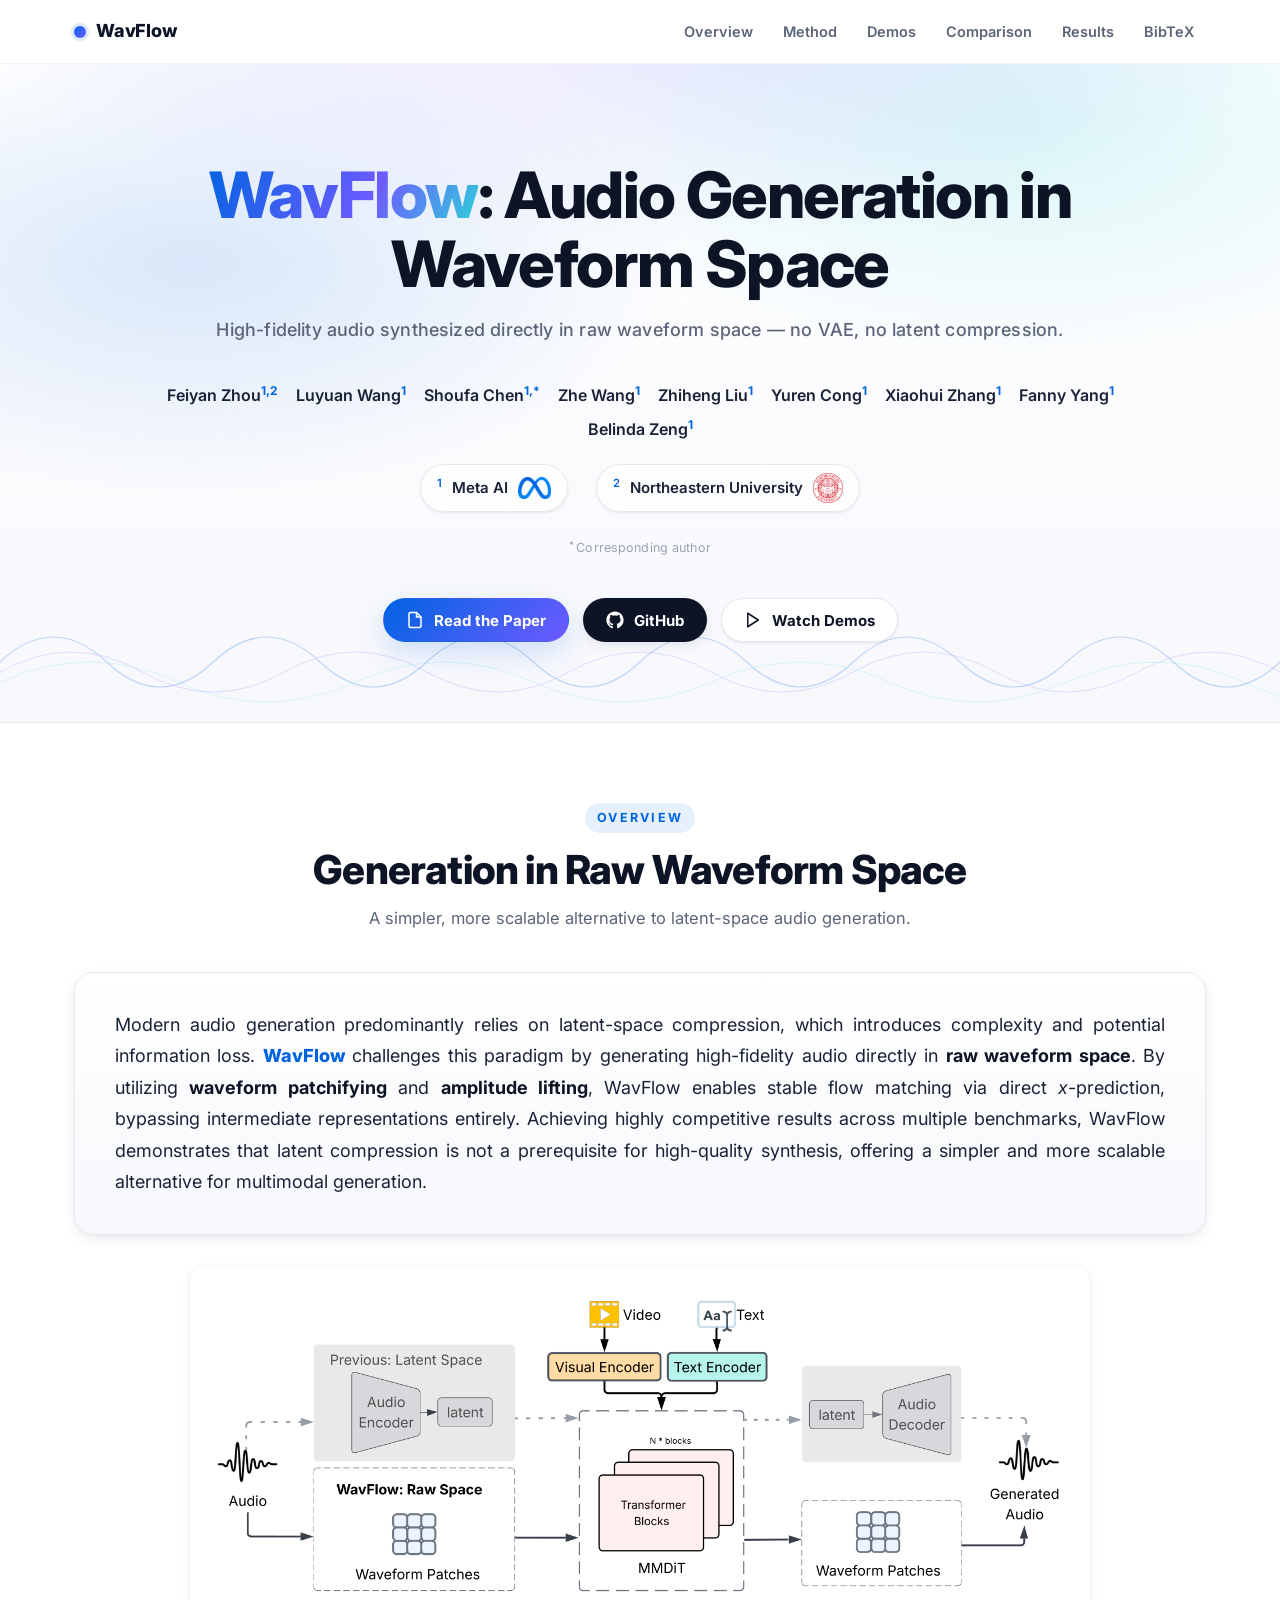
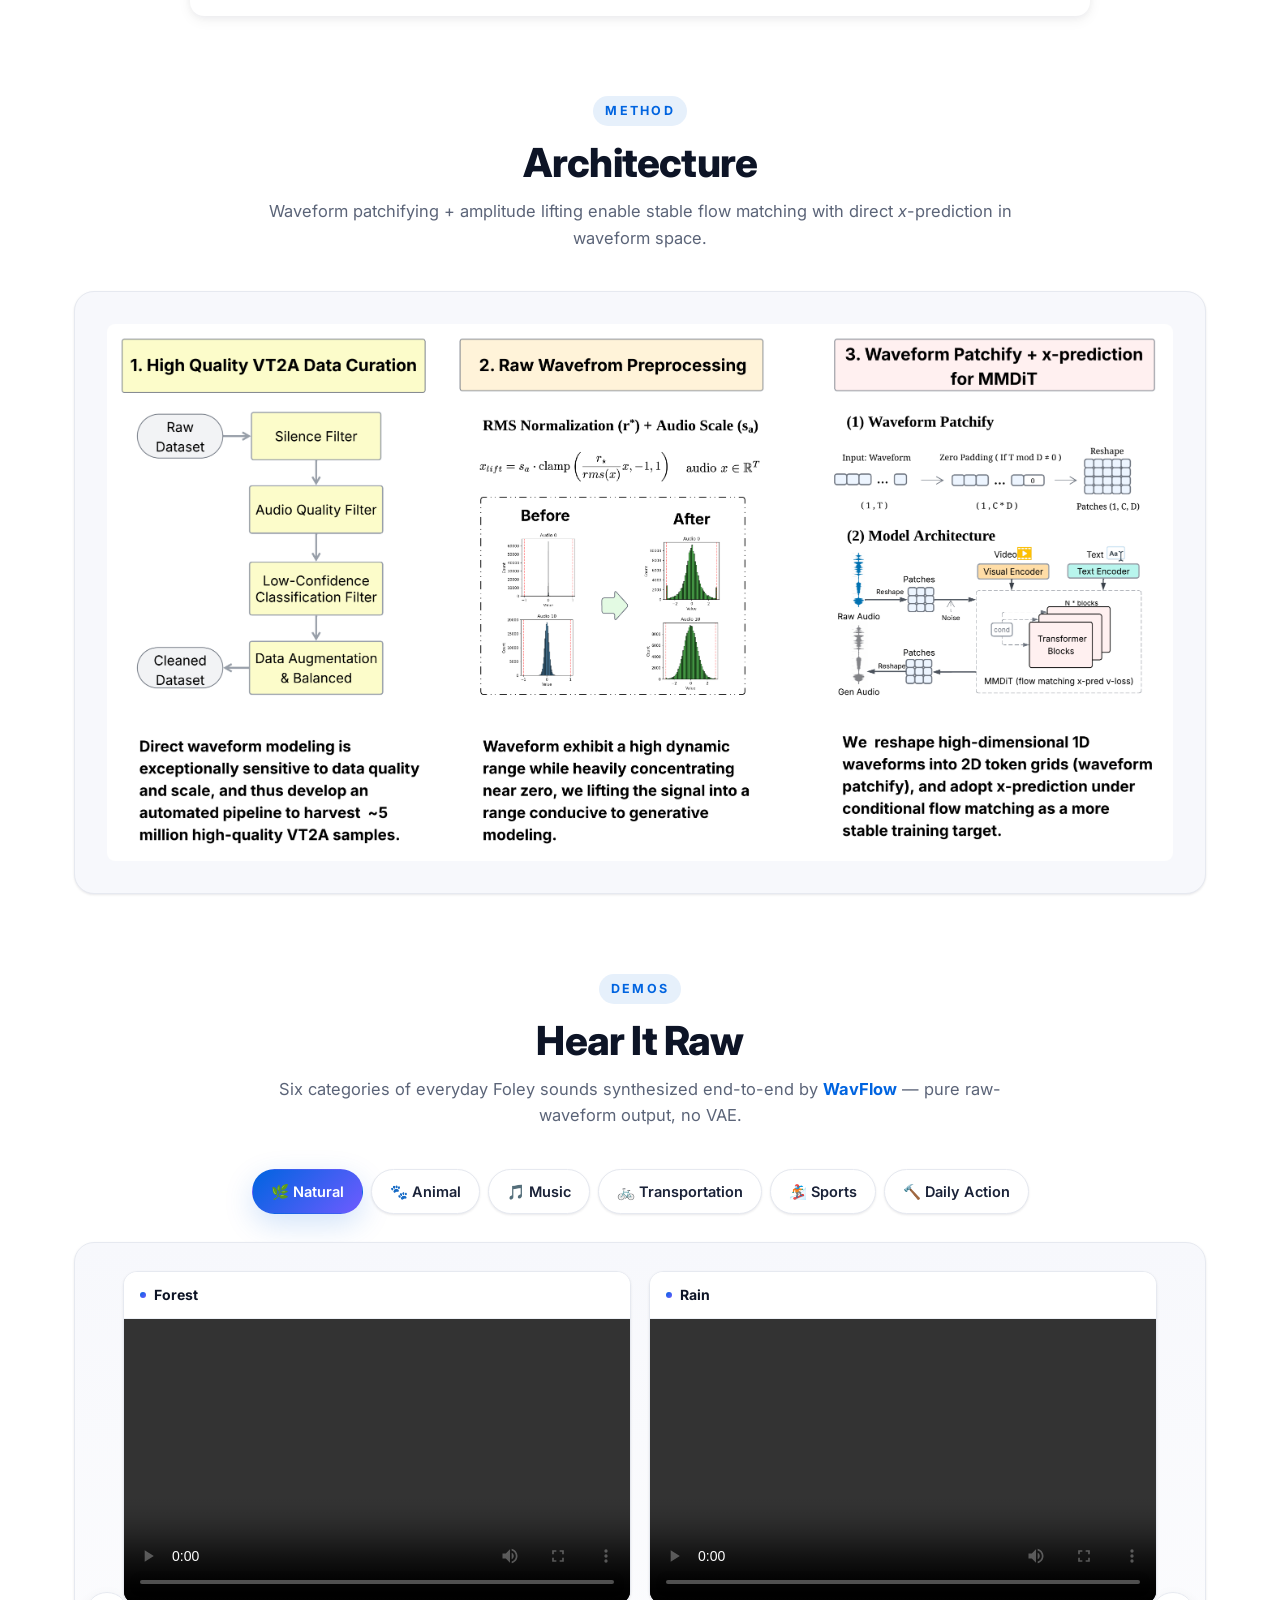
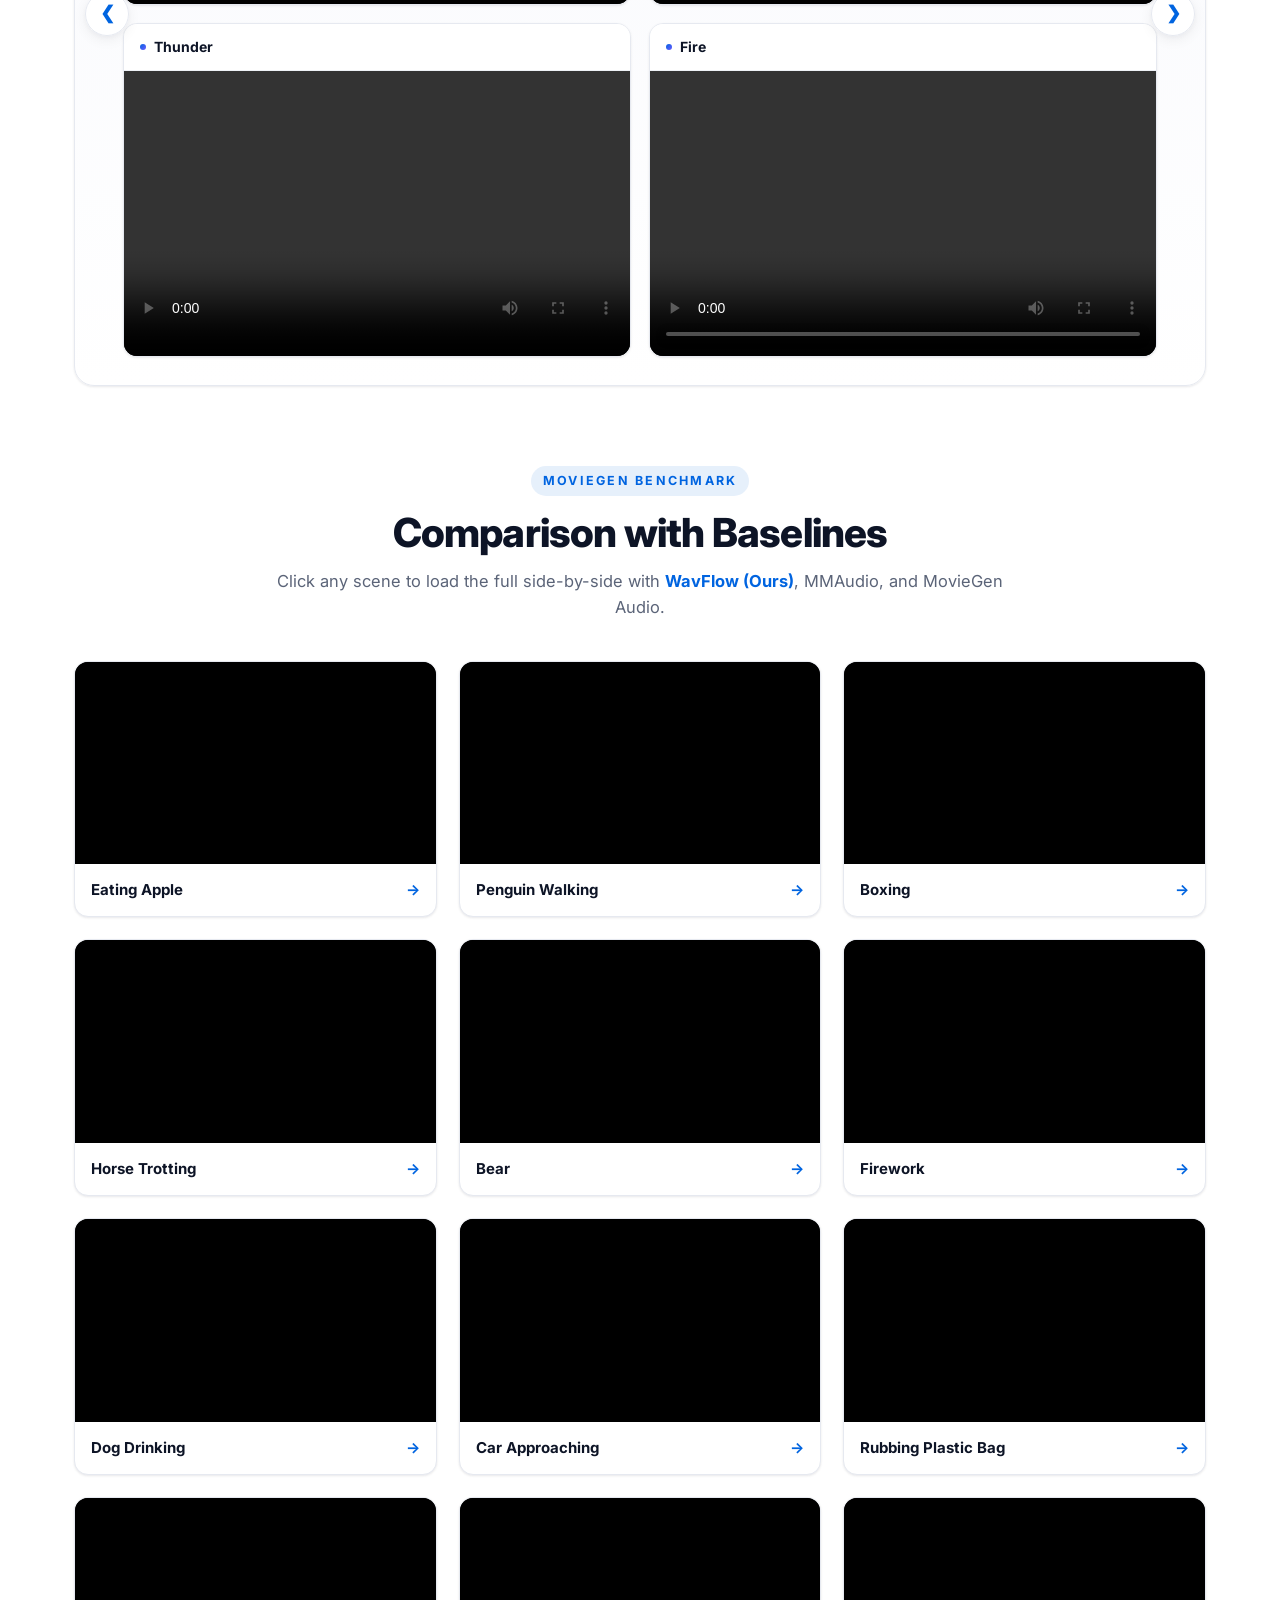
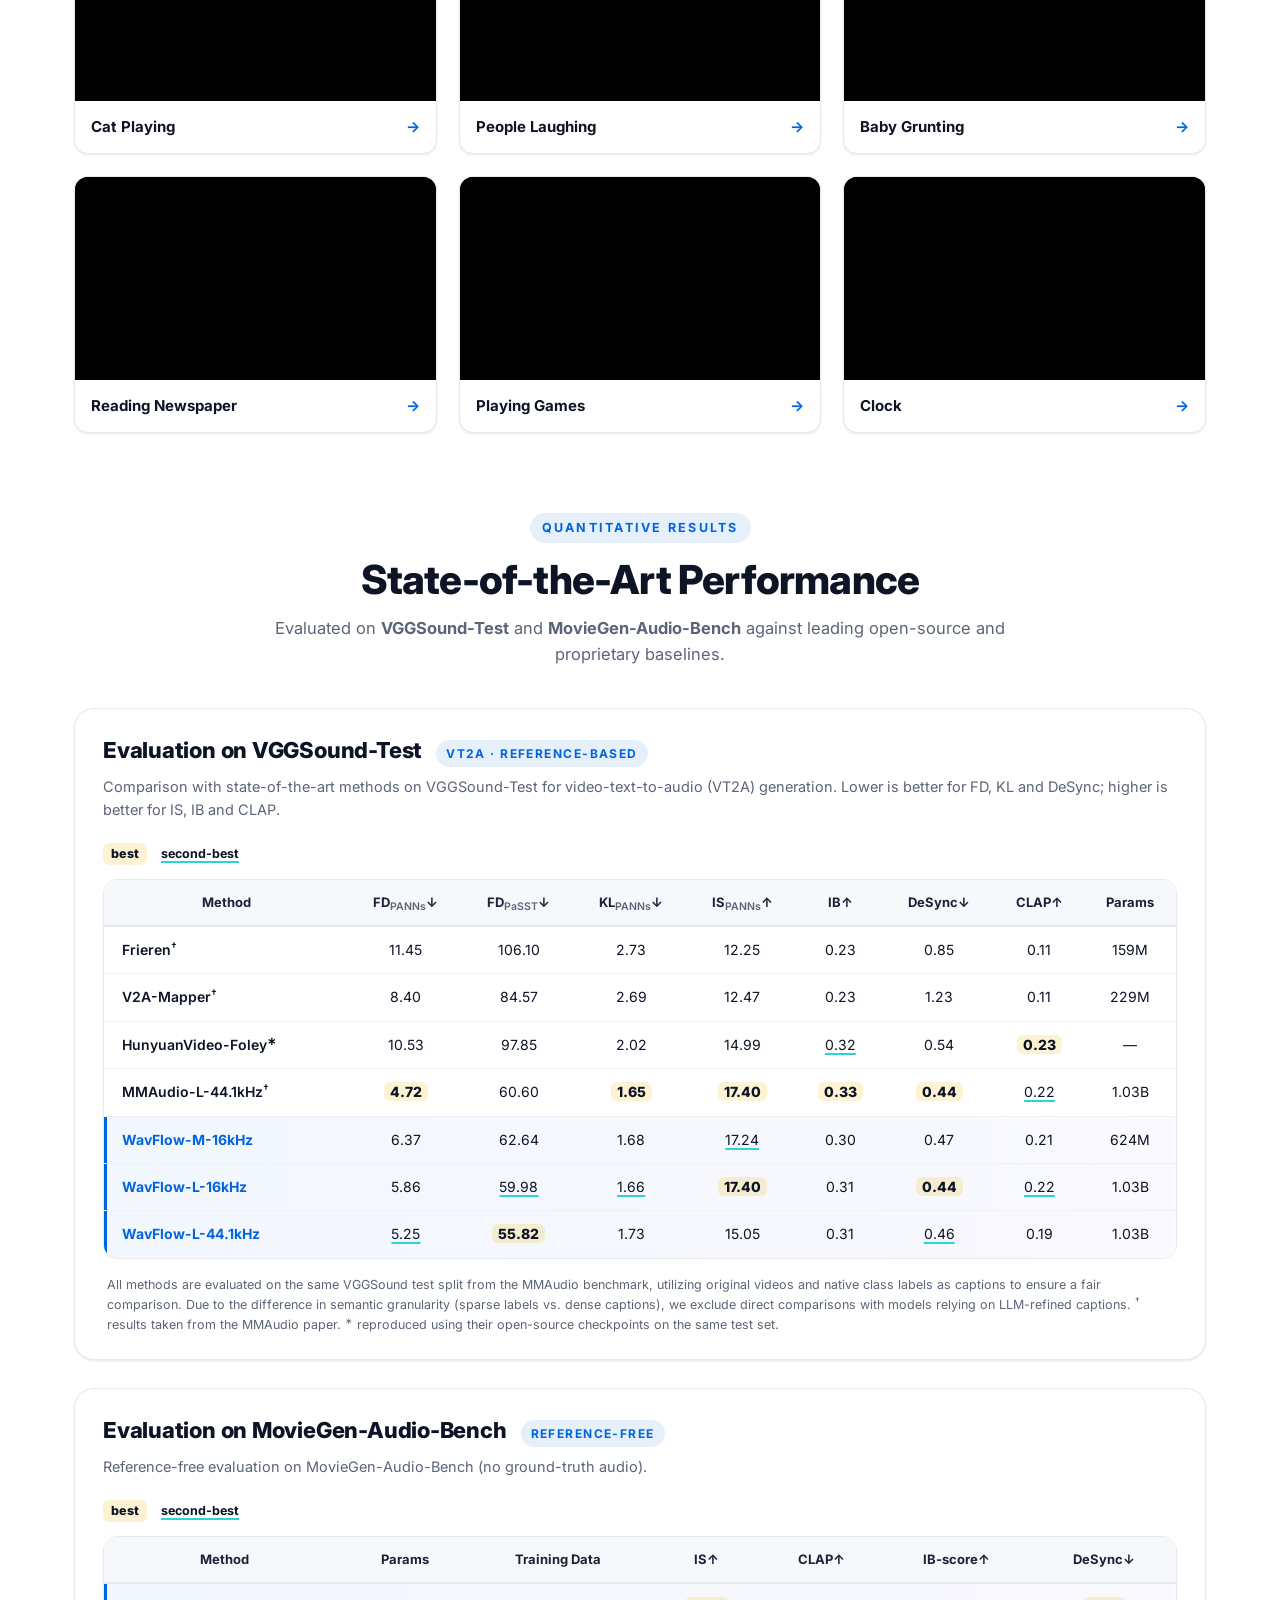
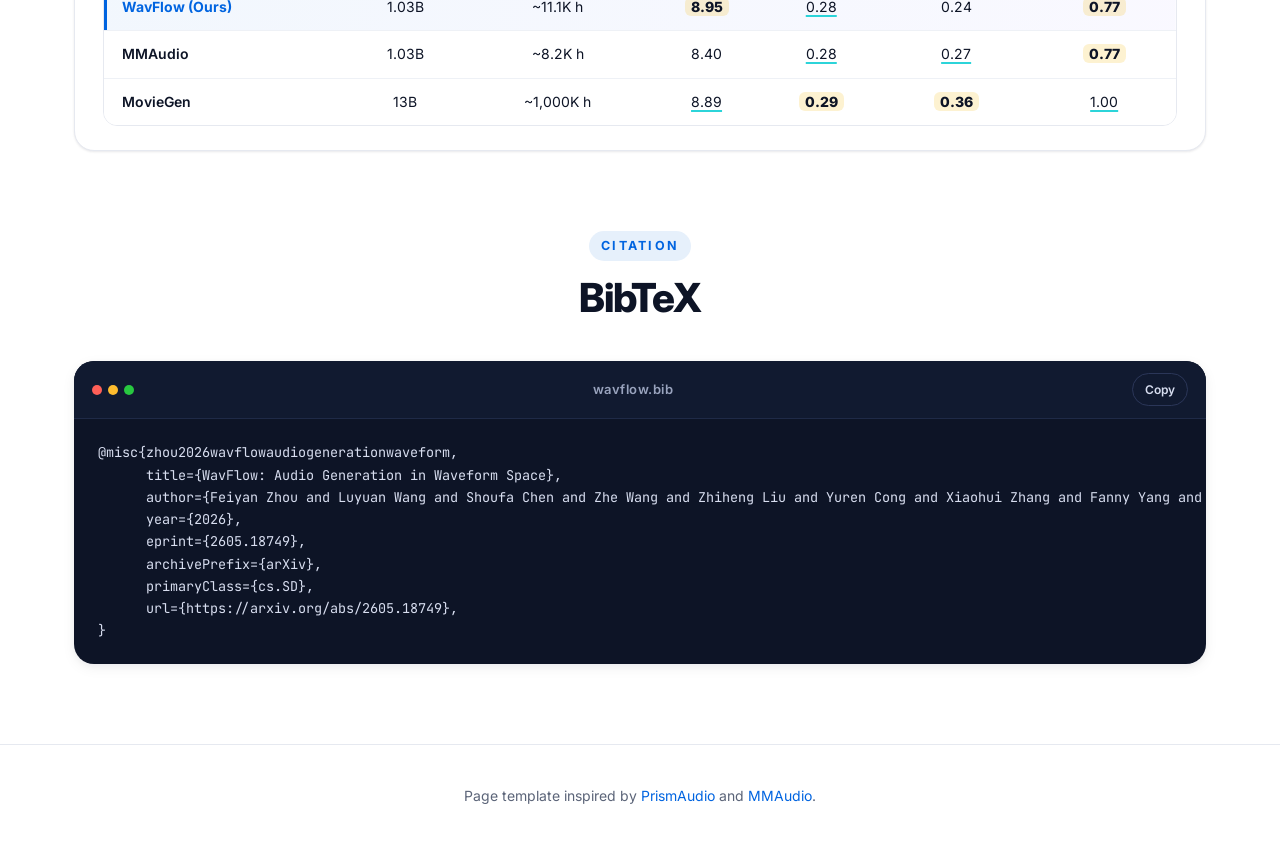
==== commit dfe78d3a: "update weblink" ====
--- a/index.html
+++ b/index.html
@@ -522,12 +522,14 @@
                     <span style="margin-left:auto;margin-right:auto;letter-spacing:0.04em;">wavflow.bib</span>
                     <button class="bibtex-copy" id="bibtex-copy-btn" type="button">Copy</button>
                 </div>
-<pre class="bibtex" id="bibtex-content">@article{zhou2026wavflow,
-  title   = {WavFlow: Flowing Through Waveforms for Audio Generation},
-  author  = {Zhou, Feiyan and Wang, Luyuan and Chen, Shoufa and Wang, Zhe and
-             Liu, Zhiheng and Cong, Yuren and Zhang, Xiaohui and Yang, Fanny and Zeng, Belinda},
-  journal = {arXiv preprint},
-  year    = {2026},
+<pre class="bibtex" id="bibtex-content">@misc{zhou2026wavflowaudiogenerationwaveform,
+      title={WavFlow: Audio Generation in Waveform Space}, 
+      author={Feiyan Zhou and Luyuan Wang and Shoufa Chen and Zhe Wang and Zhiheng Liu and Yuren Cong and Xiaohui Zhang and Fanny Yang and Belinda Zeng},
+      year={2026},
+      eprint={2605.18749},
+      archivePrefix={arXiv},
+      primaryClass={cs.SD},
+      url={https://arxiv.org/abs/2605.18749}, 
 }</pre>
             </div>
         </div>
